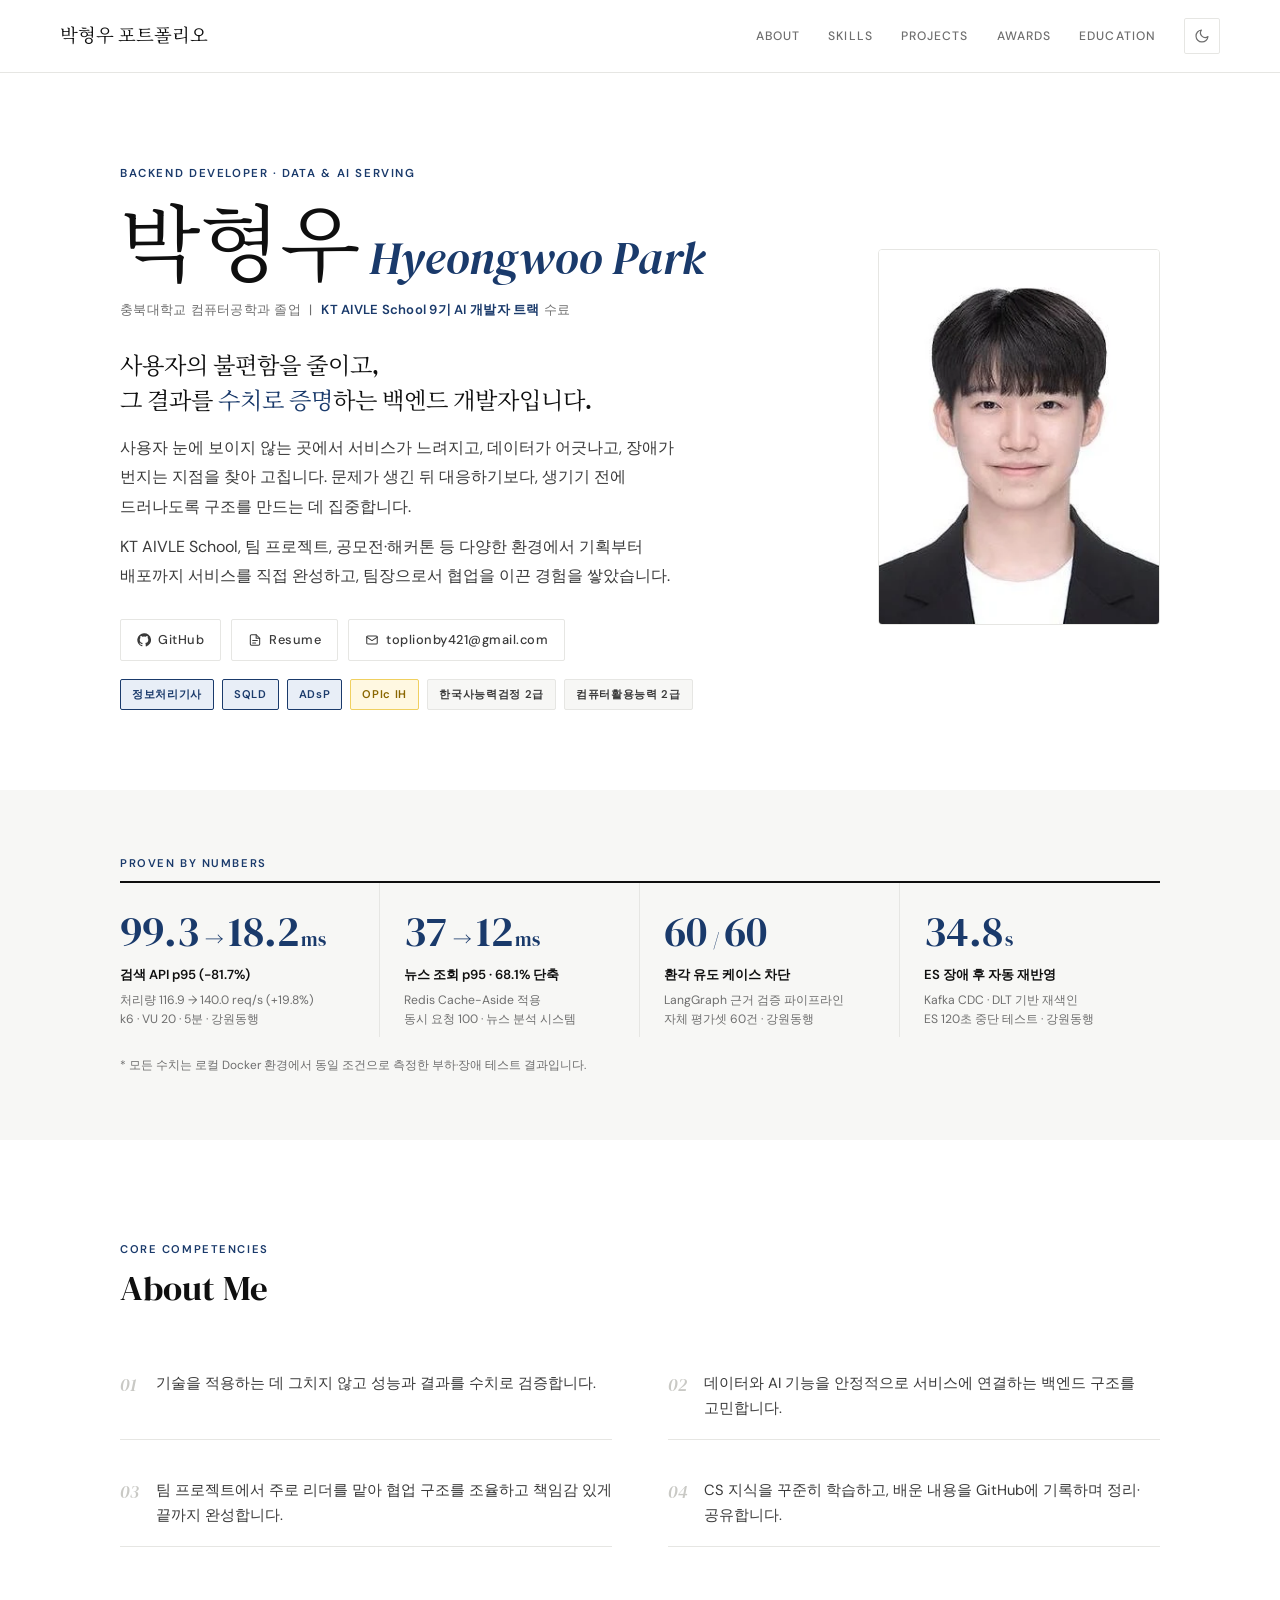
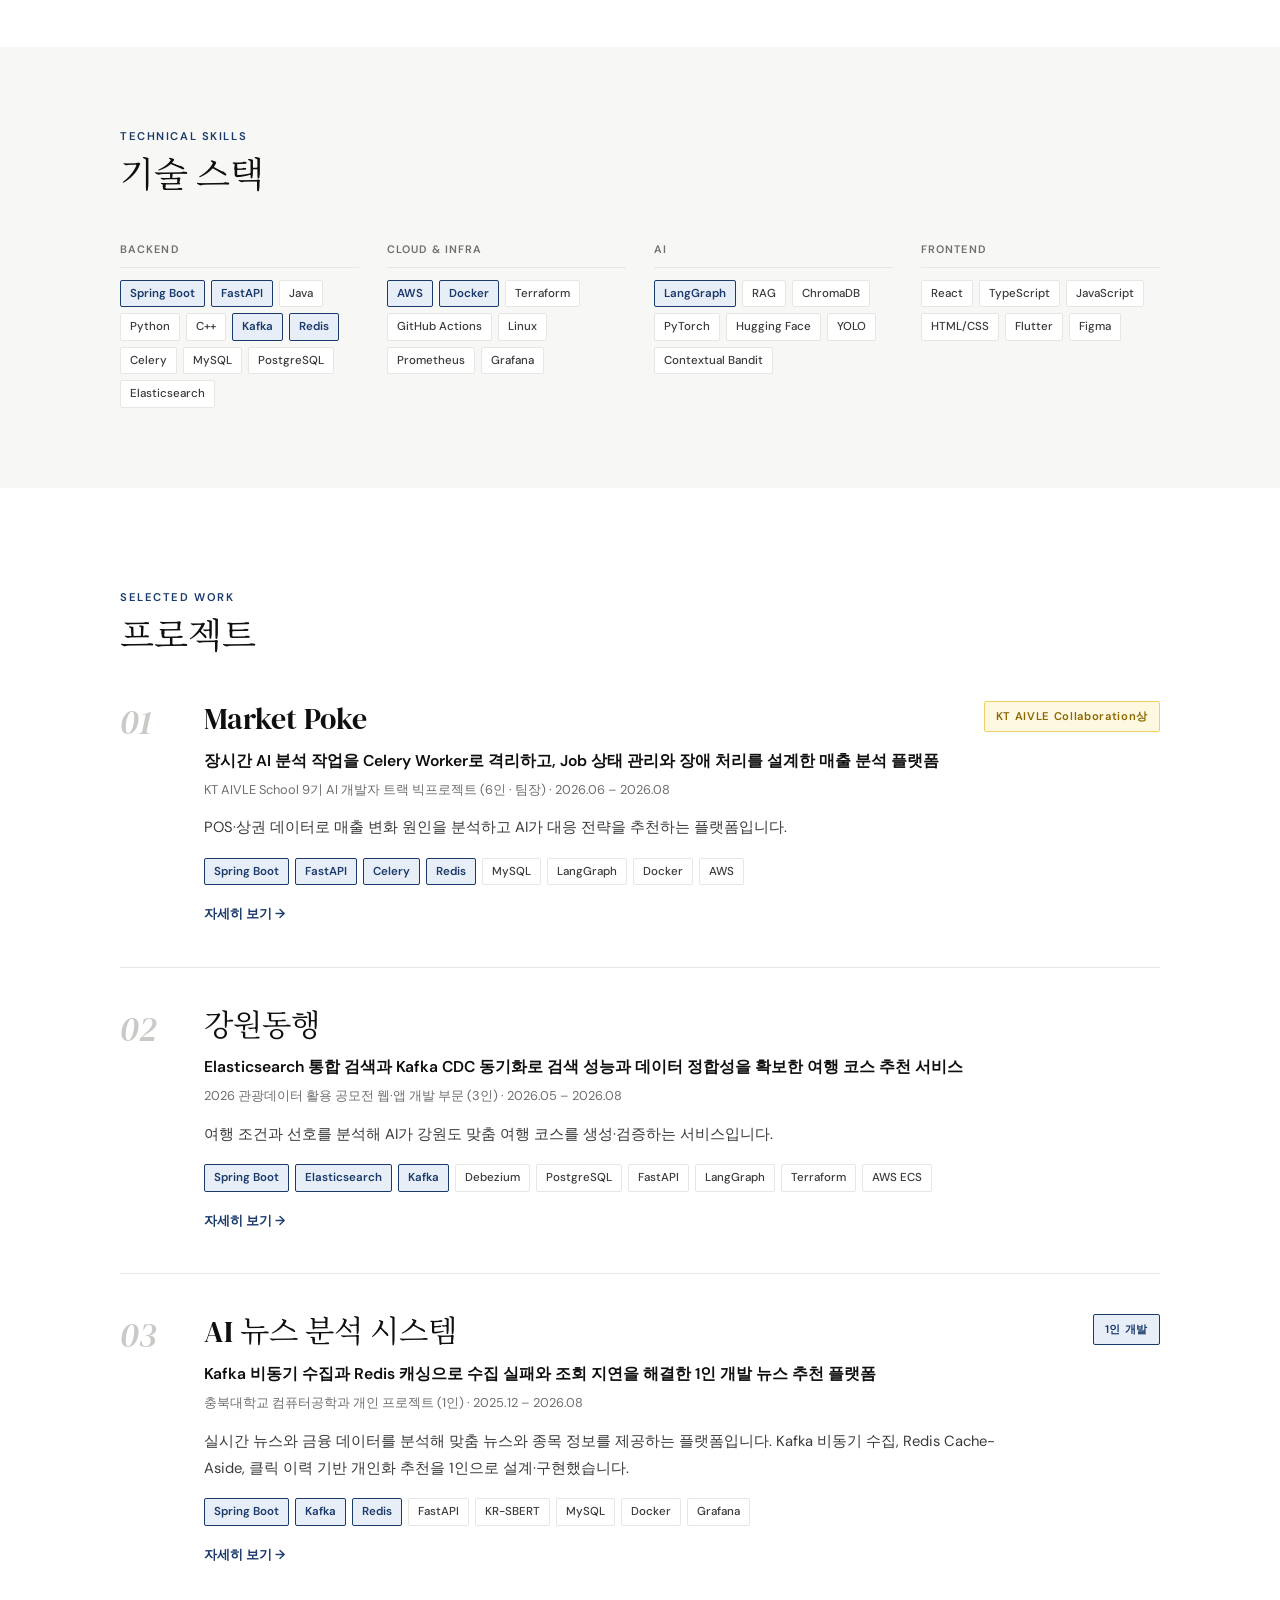
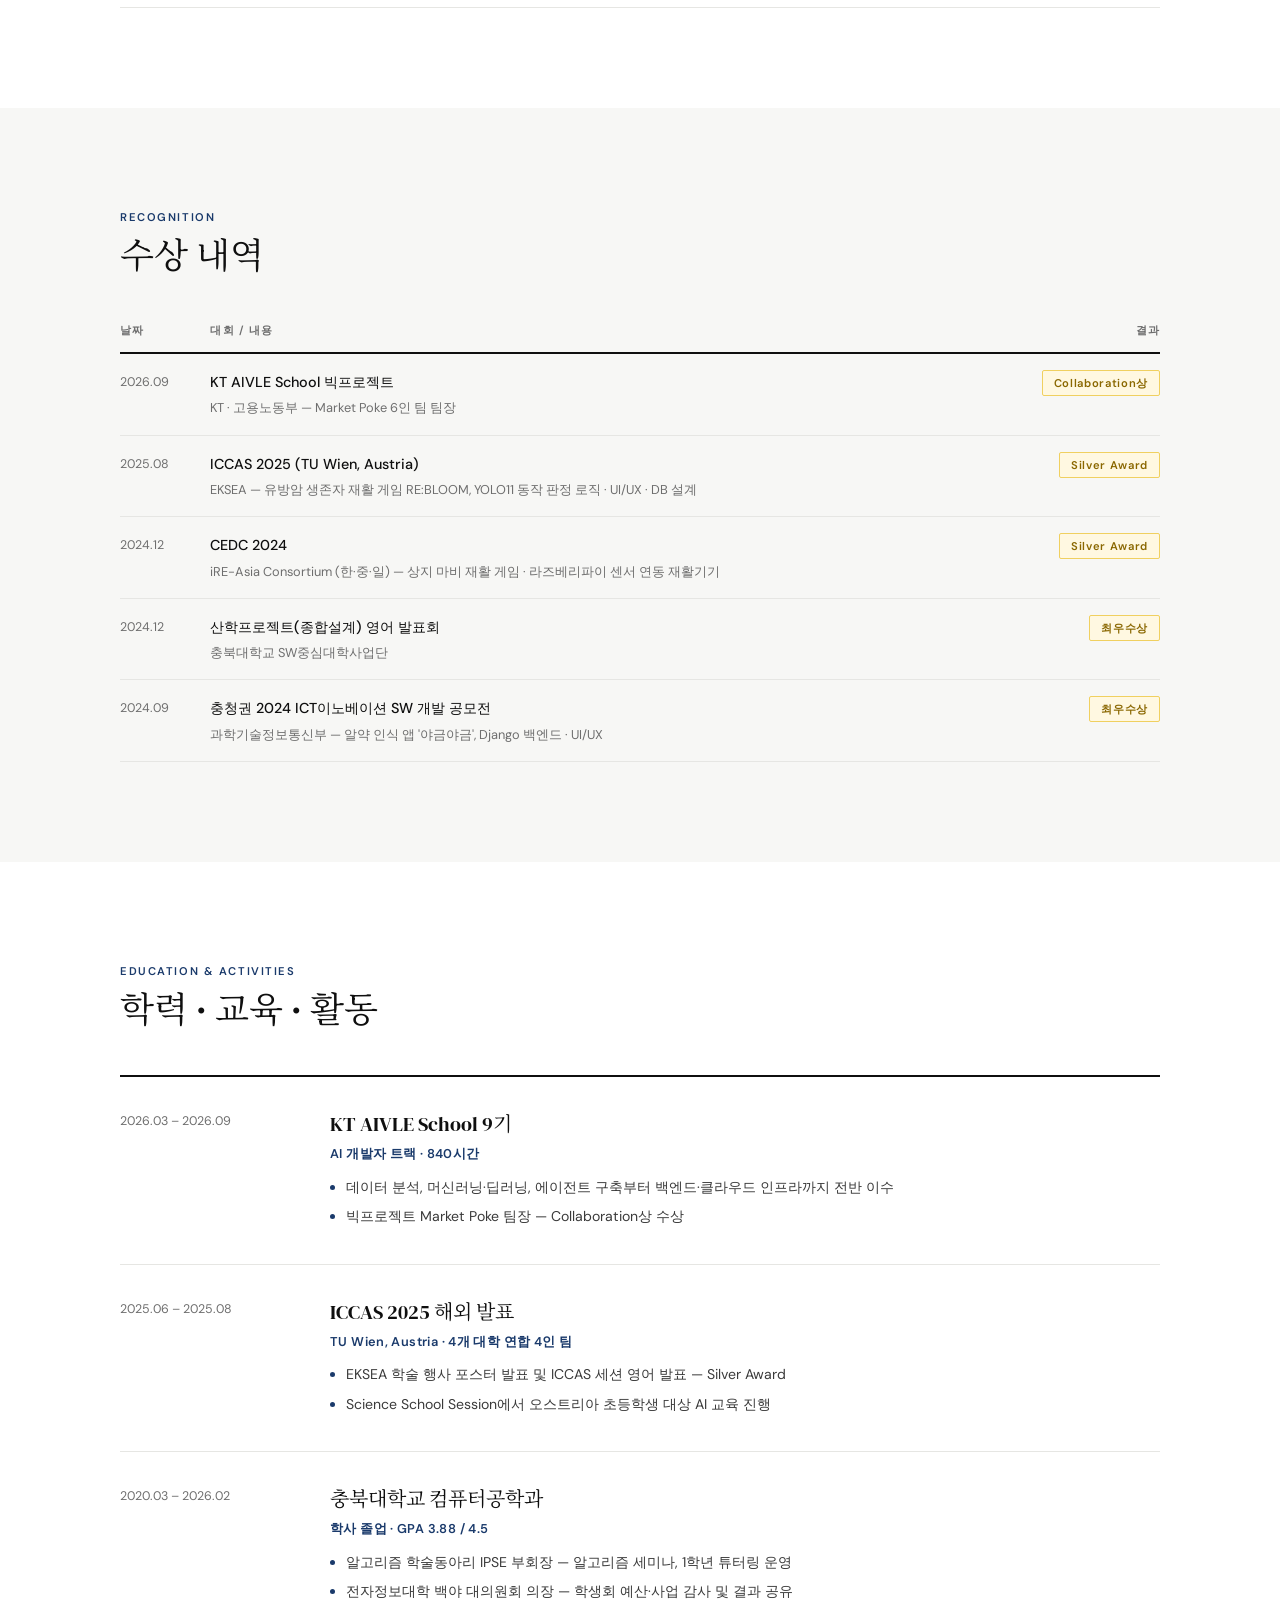
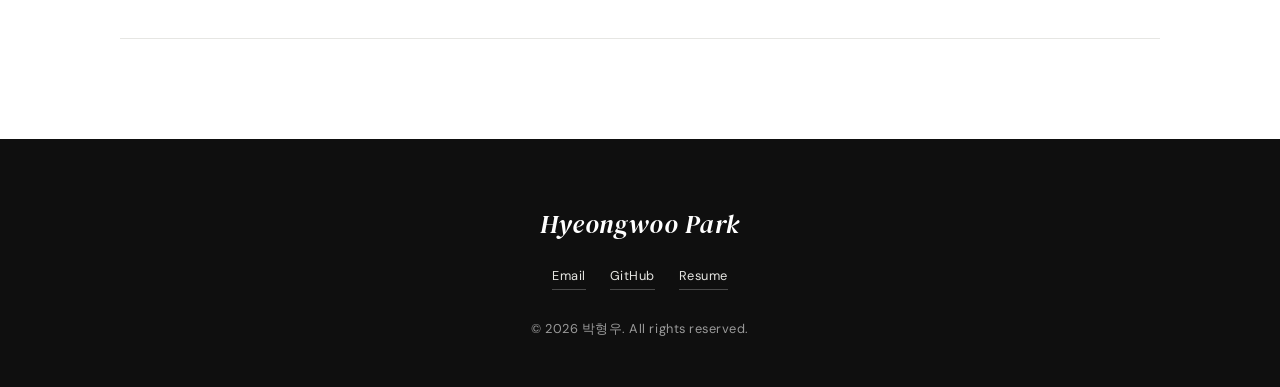
==== index.html @ 0d308678 "feat: update portfoilo" ====
<!DOCTYPE html>
<html lang="ko">
<head>
  <meta charset="UTF-8">
  <meta name="viewport" content="width=device-width, initial-scale=1.0">
  <title>박형우 | Backend Developer Portfolio</title>
  <meta name="description" content="사용자의 불편함을 줄이고, 그 결과를 수치로 증명하는 백엔드 개발자 박형우의 포트폴리오">
  <meta property="og:type" content="website">
  <meta property="og:title" content="박형우 | Backend Developer">
  <meta property="og:description" content="사용자의 불편함을 줄이고, 그 결과를 수치로 증명하는 백엔드 개발자">
  <meta property="og:url" content="https://bakhyoungwoo.github.io/">
  <meta property="og:image" content="https://bakhyoungwoo.github.io/assets/projects/marketpoke-arch.webp">
  <script>
    document.documentElement.classList.add('js');
    try {
      var t = localStorage.getItem('theme');
      if (t === 'dark' || (!t && matchMedia('(prefers-color-scheme: dark)').matches)) document.documentElement.classList.add('dark');
    } catch (e) {}
  </script>
  <link rel="preconnect" href="https://fonts.googleapis.com">
  <link rel="preconnect" href="https://fonts.gstatic.com" crossorigin>
  <link href="https://fonts.googleapis.com/css2?family=DM+Serif+Display:ital@0;1&family=DM+Sans:opsz,wght@9..40,400;9..40,500;9..40,600&family=Noto+Serif+KR:wght@400;600&display=swap" rel="stylesheet">
  <link rel="stylesheet" href="css/style.css?v=7">
</head>
<body>

<!-- ================= NAV ================= -->
<nav>
  <a href="#hero" class="nav-logo">박형우 포트폴리오</a>
  <div class="nav-right">
    <ul class="nav-links">
      <li><a href="#about">About</a></li>
      <li><a href="#skills">Skills</a></li>
      <li><a href="#projects">Projects</a></li>
      <li><a href="#awards">Awards</a></li>
      <li><a href="#education">Education</a></li>
    </ul>
    <button class="icon-btn" id="themeToggle" aria-label="다크 모드 전환">
      <svg class="icon-moon" viewBox="0 0 24 24" fill="none" stroke="currentColor" stroke-width="1.8" stroke-linecap="round" stroke-linejoin="round"><path d="M21 12.8A9 9 0 1 1 11.2 3a7 7 0 0 0 9.8 9.8z"/></svg>
      <svg class="icon-sun" viewBox="0 0 24 24" fill="none" stroke="currentColor" stroke-width="1.8" stroke-linecap="round"><circle cx="12" cy="12" r="4"/><path d="M12 2v2M12 20v2M4.9 4.9l1.4 1.4M17.7 17.7l1.4 1.4M2 12h2M20 12h2M4.9 19.1l1.4-1.4M17.7 6.3l1.4-1.4"/></svg>
    </button>
    <button class="icon-btn hamburger" id="hamburger" aria-label="메뉴 열기" aria-expanded="false">
      <svg viewBox="0 0 24 24" fill="none" stroke="currentColor" stroke-width="1.8" stroke-linecap="round"><path d="M4 7h16M4 12h16M4 17h16"/></svg>
    </button>
  </div>
</nav>
<div class="mobile-menu" id="mobileMenu">
  <a href="#about">About</a>
  <a href="#skills">Skills</a>
  <a href="#projects">Projects</a>
  <a href="#awards">Awards</a>
  <a href="#education">Education</a>
</div>

<main>
<!-- ================= HERO ================= -->
<section id="hero" class="page-section">
  <div class="hero-inner">
    <div class="hero-text">
      <p class="hero-eyebrow">Backend Developer · Data &amp; AI Serving</p>
      <h1 class="hero-name">박형우<span>Hyeongwoo Park</span></h1>
      <p class="hero-school">충북대학교 컴퓨터공학과 졸업 &nbsp;|&nbsp; <strong>KT AIVLE School 9기 AI 개발자 트랙</strong> 수료</p>

      <p class="hero-lead">사용자의 불편함을 줄이고,<br>그 결과를 <em>수치로 증명</em>하는 백엔드 개발자입니다.</p>
      <p class="hero-desc">사용자 눈에 보이지 않는 곳에서 서비스가 느려지고, 데이터가 어긋나고, 장애가 번지는 지점을 찾아 고칩니다. 문제가 생긴 뒤 대응하기보다, 생기기 전에 드러나도록 구조를 만드는 데 집중합니다.</p>
      <p class="hero-desc">KT AIVLE School, 팀 프로젝트, 공모전·해커톤 등 다양한 환경에서 기획부터 배포까지 서비스를 직접 완성하고, 팀장으로서 협업을 이끈 경험을 쌓았습니다.</p>

      <div class="hero-links">
        <a href="https://github.com/Bakhyoungwoo" target="_blank" rel="noopener">
          <svg viewBox="0 0 24 24" fill="currentColor"><path d="M12 .5a11.5 11.5 0 0 0-3.64 22.41c.58.1.79-.25.79-.56v-2c-3.2.7-3.88-1.37-3.88-1.37-.52-1.33-1.28-1.69-1.28-1.69-1.05-.72.08-.7.08-.7 1.16.08 1.77 1.19 1.77 1.19 1.03 1.77 2.7 1.26 3.36.96.1-.75.4-1.26.73-1.55-2.55-.29-5.24-1.28-5.24-5.68 0-1.26.45-2.28 1.19-3.09-.12-.29-.52-1.46.11-3.05 0 0 .97-.31 3.17 1.18a11 11 0 0 1 5.77 0c2.2-1.49 3.17-1.18 3.17-1.18.63 1.59.23 2.76.11 3.05.74.81 1.19 1.83 1.19 3.09 0 4.41-2.69 5.38-5.26 5.67.41.36.78 1.06.78 2.14v3.17c0 .31.21.67.8.56A11.5 11.5 0 0 0 12 .5z"/></svg>
          GitHub
        </a>
        <a href="https://app.notion.com/p/3dfab5738008832d9f6f01d55025a136" target="_blank" rel="noopener">
          <svg viewBox="0 0 24 24" fill="none" stroke="currentColor" stroke-width="1.8" stroke-linecap="round" stroke-linejoin="round"><path d="M14 3H6a2 2 0 0 0-2 2v14a2 2 0 0 0 2 2h12a2 2 0 0 0 2-2V9z"/><path d="M14 3v6h6M8 13h8M8 17h5"/></svg>
          Resume
        </a>
        <a href="mailto:toplionby421@gmail.com">
          <svg viewBox="0 0 24 24" fill="none" stroke="currentColor" stroke-width="1.8" stroke-linecap="round" stroke-linejoin="round"><rect x="3" y="5" width="18" height="14" rx="2"/><path d="m3 7 9 6 9-6"/></svg>
          toplionby421@gmail.com
        </a>
      </div>

      <div class="cert-row">
        <span class="badge accent">정보처리기사</span>
        <span class="badge accent">SQLD</span>
        <span class="badge accent">ADsP</span>
        <span class="badge gold">OPIc IH</span>
        <span class="badge">한국사능력검정 2급</span>
        <span class="badge">컴퓨터활용능력 2급</span>
      </div>
    </div>
    <div class="hero-photo">
      <img src="assets/profile.webp" alt="박형우 프로필 사진">
    </div>
  </div>
</section>

<!-- ================= METRICS ================= -->
<div class="band">
  <div class="page-section" style="padding-top:64px;padding-bottom:64px">
    <p class="section-label">Proven by Numbers</p>
    <div class="metrics reveal">
      <div class="metric">
        <div class="metric-num">99.3<small> → </small>18.2<small>ms</small></div>
        <div class="metric-label">검색 API p95 (-81.7%)</div>
        <div class="metric-detail">처리량 116.9 → 140.0 req/s (+19.8%)<br>k6 · VU 20 · 5분 · 강원동행</div>
      </div>
      <div class="metric">
        <div class="metric-num">37<small> → </small>12<small>ms</small></div>
        <div class="metric-label">뉴스 조회 p95 · 68.1% 단축</div>
        <div class="metric-detail">Redis Cache-Aside 적용<br>동시 요청 100 · 뉴스 분석 시스템</div>
      </div>
      <div class="metric">
        <div class="metric-num">60<small> / </small>60</div>
        <div class="metric-label">환각 유도 케이스 차단</div>
        <div class="metric-detail">LangGraph 근거 검증 파이프라인<br>자체 평가셋 60건 · 강원동행</div>
      </div>
      <div class="metric">
        <div class="metric-num">34.8<small>s</small></div>
        <div class="metric-label">ES 장애 후 자동 재반영</div>
        <div class="metric-detail">Kafka CDC · DLT 기반 재색인<br>ES 120초 중단 테스트 · 강원동행</div>
      </div>
    </div>
    <p style="font-size:.74rem;color:var(--gray-mid);margin-top:18px">* 모든 수치는 로컬 Docker 환경에서 동일 조건으로 측정한 부하·장애 테스트 결과입니다.</p>
  </div>
</div>

<!-- ================= ABOUT ================= -->
<section id="about" class="page-section">
  <p class="section-label">Core Competencies</p>
  <h2 class="section-title">About Me</h2>
  <ul class="about-grid reveal">
    <li><span>01</span>기술을 적용하는 데 그치지 않고 성능과 결과를 수치로 검증합니다.</li>
    <li><span>02</span>데이터와 AI 기능을 안정적으로 서비스에 연결하는 백엔드 구조를 고민합니다.</li>
    <li><span>03</span>팀 프로젝트에서 주로 리더를 맡아 협업 구조를 조율하고 책임감 있게 끝까지 완성합니다.</li>
    <li><span>04</span>CS 지식을 꾸준히 학습하고, 배운 내용을 GitHub에 기록하며 정리·공유합니다.</li>
  </ul>
</section>

<!-- ================= SKILLS ================= -->
<section id="skills" class="band">
  <div class="page-section" style="padding-top:80px;padding-bottom:80px">
    <p class="section-label">Technical Skills</p>
    <h2 class="section-title">기술 스택</h2>
    <div class="skills-grid reveal">
      <div class="skill-group">
        <h3>Backend</h3>
        <div class="tags">
          <span class="tag hl">Spring Boot</span><span class="tag hl">FastAPI</span><span class="tag">Java</span><span class="tag">Python</span><span class="tag">C++</span><span class="tag hl">Kafka</span><span class="tag hl">Redis</span><span class="tag">Celery</span><span class="tag">MySQL</span><span class="tag">PostgreSQL</span><span class="tag">Elasticsearch</span>
        </div>
      </div>
      <div class="skill-group">
        <h3>Cloud &amp; Infra</h3>
        <div class="tags">
          <span class="tag hl">AWS</span><span class="tag hl">Docker</span><span class="tag">Terraform</span><span class="tag">GitHub Actions</span><span class="tag">Linux</span><span class="tag">Prometheus</span><span class="tag">Grafana</span>
        </div>
      </div>
      <div class="skill-group">
        <h3>AI</h3>
        <div class="tags">
          <span class="tag hl">LangGraph</span><span class="tag">RAG</span><span class="tag">ChromaDB</span><span class="tag">PyTorch</span><span class="tag">Hugging Face</span><span class="tag">YOLO</span><span class="tag">Contextual Bandit</span>
        </div>
      </div>
      <div class="skill-group">
        <h3>Frontend</h3>
        <div class="tags">
          <span class="tag">React</span><span class="tag">TypeScript</span><span class="tag">JavaScript</span><span class="tag">HTML/CSS</span><span class="tag">Flutter</span><span class="tag">Figma</span>
        </div>
      </div>
    </div>
  </div>
</section>

<!-- ================= PROJECTS ================= -->
<section id="projects" class="page-section">
  <p class="section-label">Selected Work</p>
  <h2 class="section-title">프로젝트</h2>

  <!-- ---------- 01 Market Poke ---------- -->
  <article class="project reveal">
    <div class="project-number">01</div>
    <div>
      <div class="project-top">
        <h3 class="project-name"><a href="marketpoke.html">Market Poke</a></h3>
        <span class="badge gold">KT AIVLE Collaboration상</span>
      </div>
      <p class="project-lead">장시간 AI 분석 작업을 Celery Worker로 격리하고, Job 상태 관리와 장애 처리를 설계한 매출 분석 플랫폼</p>
      <p class="project-period">KT AIVLE School 9기 AI 개발자 트랙 빅프로젝트 (6인 · 팀장) · 2026.06 – 2026.08</p>
      <p class="project-desc">POS·상권 데이터로 매출 변화 원인을 분석하고 AI가 대응 전략을 추천하는 플랫폼입니다.</p>
      <div class="project-stack tags compact">
        <span class="tag hl">Spring Boot</span><span class="tag hl">FastAPI</span><span class="tag hl">Celery</span><span class="tag hl">Redis</span><span class="tag">MySQL</span><span class="tag">LangGraph</span><span class="tag">Docker</span><span class="tag">AWS</span>
      </div>
      <a class="project-more" href="marketpoke.html">자세히 보기 →</a>
    </div>
  </article>

  <!-- ---------- 02 강원동행 ---------- -->
  <article class="project reveal">
    <div class="project-number">02</div>
    <div>
      <div class="project-top">
        <h3 class="project-name"><a href="gangwon.html">강원동행</a></h3>
        
      </div>
      <p class="project-lead">Elasticsearch 통합 검색과 Kafka CDC 동기화로 검색 성능과 데이터 정합성을 확보한 여행 코스 추천 서비스</p>
      <p class="project-period">2026 관광데이터 활용 공모전 웹·앱 개발 부문 (3인) · 2026.05 – 2026.08</p>
      <p class="project-desc">여행 조건과 선호를 분석해 AI가 강원도 맞춤 여행 코스를 생성·검증하는 서비스입니다.</p>
      <div class="project-stack tags compact">
        <span class="tag hl">Spring Boot</span><span class="tag hl">Elasticsearch</span><span class="tag hl">Kafka</span><span class="tag">Debezium</span><span class="tag">PostgreSQL</span><span class="tag">FastAPI</span><span class="tag">LangGraph</span><span class="tag">Terraform</span><span class="tag">AWS ECS</span>
      </div>
      <a class="project-more" href="gangwon.html">자세히 보기 →</a>
    </div>
  </article>

  <!-- ---------- 03 뉴스 분석 ---------- -->
  <article class="project reveal">
    <div class="project-number">03</div>
    <div>
      <div class="project-top">
        <h3 class="project-name"><a href="news.html">AI 뉴스 분석 시스템</a></h3>
        <span class="badge accent">1인 개발</span>
      </div>
      <p class="project-lead">Kafka 비동기 수집과 Redis 캐싱으로 수집 실패와 조회 지연을 해결한 1인 개발 뉴스 추천 플랫폼</p>
      <p class="project-period">충북대학교 컴퓨터공학과 개인 프로젝트 (1인) · 2025.12 – 2026.08</p>
      <p class="project-desc">실시간 뉴스와 금융 데이터를 분석해 맞춤 뉴스와 종목 정보를 제공하는 플랫폼입니다. Kafka 비동기 수집, Redis Cache-Aside, 클릭 이력 기반 개인화 추천을 1인으로 설계·구현했습니다.</p>
      <div class="project-stack tags compact">
        <span class="tag hl">Spring Boot</span><span class="tag hl">Kafka</span><span class="tag hl">Redis</span><span class="tag">FastAPI</span><span class="tag">KR-SBERT</span><span class="tag">MySQL</span><span class="tag">Docker</span><span class="tag">Grafana</span>
      </div>
      <a class="project-more" href="news.html">자세히 보기 →</a>
    </div>
  </article>
</section>

<!-- ================= AWARDS ================= -->
<section id="awards" class="band">
  <div class="page-section">
    <p class="section-label">Recognition</p>
    <h2 class="section-title">수상 내역</h2>
    <table class="awards-table reveal">
      <thead><tr><th>날짜</th><th>대회 / 내용</th><th>결과</th></tr></thead>
      <tbody>
        <tr>
          <td>2026.09</td>
          <td><div class="award-title">KT AIVLE School 빅프로젝트</div><div class="award-desc">KT · 고용노동부 — Market Poke 6인 팀 팀장</div></td>
          <td><span class="badge gold">Collaboration상</span></td>
        </tr>
        <tr>
          <td>2025.08</td>
          <td><div class="award-title">ICCAS 2025 (TU Wien, Austria)</div><div class="award-desc">EKSEA — 유방암 생존자 재활 게임 RE:BLOOM, YOLO11 동작 판정 로직 · UI/UX · DB 설계</div></td>
          <td><span class="badge gold">Silver Award</span></td>
        </tr>
        <tr>
          <td>2024.12</td>
          <td><div class="award-title">CEDC 2024</div><div class="award-desc">iRE-Asia Consortium (한·중·일) — 상지 마비 재활 게임 · 라즈베리파이 센서 연동 재활기기</div></td>
          <td><span class="badge gold">Silver Award</span></td>
        </tr>
        <tr>
          <td>2024.12</td>
          <td><div class="award-title">산학프로젝트(종합설계) 영어 발표회</div><div class="award-desc">충북대학교 SW중심대학사업단</div></td>
          <td><span class="badge gold">최우수상</span></td>
        </tr>
        <tr>
          <td>2024.09</td>
          <td><div class="award-title">충청권 2024 ICT이노베이션 SW 개발 공모전</div><div class="award-desc">과학기술정보통신부 — 알약 인식 앱 '야금야금', Django 백엔드 · UI/UX</div></td>
          <td><span class="badge gold">최우수상</span></td>
        </tr>
      </tbody>
    </table>
  </div>
</section>

<!-- ================= EDUCATION ================= -->
<section id="education" class="page-section">
  <p class="section-label">Education &amp; Activities</p>
  <h2 class="section-title">학력 · 교육 · 활동</h2>
  <div class="reveal">
    <div class="exp-item">
      <div class="exp-period">2026.03 – 2026.09</div>
      <div>
        <h3 class="exp-role">KT AIVLE School 9기</h3>
        <div class="exp-org">AI 개발자 트랙 · 840시간</div>
        <ul class="exp-desc">
          <li>데이터 분석, 머신러닝·딥러닝, 에이전트 구축부터 백엔드·클라우드 인프라까지 전반 이수</li>
          <li>빅프로젝트 Market Poke 팀장 — Collaboration상 수상</li>
        </ul>
      </div>
    </div>
    <div class="exp-item">
      <div class="exp-period">2025.06 – 2025.08</div>
      <div>
        <h3 class="exp-role">ICCAS 2025 해외 발표</h3>
        <div class="exp-org">TU Wien, Austria · 4개 대학 연합 4인 팀</div>
        <ul class="exp-desc">
          <li>EKSEA 학술 행사 포스터 발표 및 ICCAS 세션 영어 발표 — Silver Award</li>
          <li>Science School Session에서 오스트리아 초등학생 대상 AI 교육 진행</li>
        </ul>
      </div>
    </div>
    <div class="exp-item">
      <div class="exp-period">2020.03 – 2026.02</div>
      <div>
        <h3 class="exp-role">충북대학교 컴퓨터공학과</h3>
        <div class="exp-org">학사 졸업 · GPA 3.88 / 4.5</div>
        <ul class="exp-desc">
          <li>알고리즘 학술동아리 IPSE 부회장 — 알고리즘 세미나, 1학년 튜터링 운영</li>
          <li>전자정보대학 백야 대의원회 의장 — 학생회 예산·사업 감사 및 결과 공유</li>
        </ul>
      </div>
    </div>
  </div>
</section>
</main>

<!-- ================= FOOTER ================= -->
<footer>
  <div class="footer-name">Hyeongwoo Park</div>
  <div class="footer-links">
    <a href="mailto:toplionby421@gmail.com">Email</a>
    <a href="https://github.com/Bakhyoungwoo" target="_blank" rel="noopener">GitHub</a>
    <a href="https://app.notion.com/p/3dfab5738008832d9f6f01d55025a136" target="_blank" rel="noopener">Resume</a>
  </div>
  <p>© 2026 박형우. All rights reserved.</p>
</footer>

<script src="js/main.js?v=7"></script>
</body>
</html>
---- css/style.css ----
:root {
  --black: #0f0f0f;
  --gray-dark: #3a3a3a;
  --gray-mid: #6e6e6e;
  --gray-line: #e6e6e3;
  --gray-soft: #c9c9c5;
  --gray-bg: #f7f7f5;
  --accent: #1a3a6b;
  --accent-light: #e8eef7;
  --gold: #8a6700;
  --gold-bg: #fff8e1;
  --gold-border: #f0d060;
  --white: #ffffff;
  --nav-bg: rgba(255, 255, 255, 0.92);
  --font-display: 'DM Serif Display', 'Noto Serif KR', serif;
  --font-body: 'DM Sans', 'Pretendard', 'Apple SD Gothic Neo', 'Malgun Gothic', sans-serif;
}
html.dark {
  --black: #efefef;
  --gray-dark: #c4c4c4;
  --gray-mid: #9a9a9a;
  --gray-line: #2c2c2c;
  --gray-soft: #4a4a4a;
  --gray-bg: #1a1a1a;
  --accent: #7aabf0;
  --accent-light: #152030;
  --gold: #f0c040;
  --gold-bg: #221a00;
  --gold-border: #4a3800;
  --white: #111111;
  --nav-bg: rgba(17, 17, 17, 0.92);
}

* { margin: 0; padding: 0; box-sizing: border-box; }
html { scroll-behavior: smooth; scroll-padding-top: 72px; }
body {
  font-family: var(--font-body);
  background: var(--white);
  color: var(--black);
  font-size: 15px;
  line-height: 1.7;
  -webkit-font-smoothing: antialiased;
  word-break: keep-all;
  transition: background .3s, color .3s;
}
a { color: inherit; }
img { max-width: 100%; display: block; }

/* ---------- NAV ---------- */
nav {
  position: fixed; inset: 0 0 auto 0;
  display: flex; justify-content: space-between; align-items: center;
  padding: 18px 60px;
  background: var(--nav-bg);
  backdrop-filter: blur(14px);
  border-bottom: 1px solid var(--gray-line);
  z-index: 100;
  transition: background .3s, border-color .3s;
}
.nav-logo { font-family: var(--font-display); font-size: 1.15rem; text-decoration: none; }
.nav-right { display: flex; align-items: center; gap: 28px; }
.nav-links { display: flex; gap: 28px; list-style: none; }
.nav-links a {
  font-size: .76rem; font-weight: 500; letter-spacing: .09em; text-transform: uppercase;
  color: var(--gray-mid); text-decoration: none; transition: color .2s;
}
.nav-links a:hover, .nav-links a.active { color: var(--black); }
.icon-btn {
  display: inline-flex; align-items: center; justify-content: center;
  width: 36px; height: 36px;
  background: none; border: 1px solid var(--gray-line); border-radius: 2px;
  color: var(--gray-mid); cursor: pointer; transition: .2s;
}
.icon-btn:hover { border-color: var(--accent); color: var(--accent); }
.icon-btn svg { width: 16px; height: 16px; }
.icon-sun { display: none; }
html.dark .icon-sun { display: block; }
html.dark .icon-moon { display: none; }
.hamburger { display: none; }
.mobile-menu {
  display: none; position: fixed; top: 61px; left: 0; right: 0;
  background: var(--nav-bg); backdrop-filter: blur(14px);
  border-bottom: 1px solid var(--gray-line);
  flex-direction: column; z-index: 99;
}
.mobile-menu.open { display: flex; }
.mobile-menu a {
  font-size: .8rem; font-weight: 500; letter-spacing: .09em; text-transform: uppercase;
  color: var(--gray-mid); text-decoration: none; padding: 16px 24px;
  border-bottom: 1px solid var(--gray-line);
}
.mobile-menu a:last-child { border-bottom: none; }

/* ---------- LAYOUT ---------- */
.page-section { padding: 100px 80px; max-width: 1200px; margin: 0 auto; }
.band { background: var(--gray-bg); transition: background .3s; }
.section-label {
  font-size: .7rem; font-weight: 600; letter-spacing: .14em; text-transform: uppercase;
  color: var(--accent); margin-bottom: 8px;
}
.section-title { font-family: var(--font-display); font-size: 2.2rem; font-weight: 400; line-height: 1.2; margin-bottom: 44px; }

/* ---------- HERO ---------- */
#hero { padding-top: 164px; padding-bottom: 80px; }
.hero-inner { display: flex; align-items: center; justify-content: space-between; gap: clamp(24px, 4vw, 80px); }
.hero-text { flex: 1; min-width: 0; }
.hero-eyebrow { font-size: .72rem; font-weight: 600; letter-spacing: .14em; text-transform: uppercase; color: var(--accent); margin-bottom: 18px; }
.hero-name { font-family: var(--font-display); font-weight: 400; font-size: clamp(3rem, 7vw, 5.2rem); line-height: 1.05; margin-bottom: 10px; }
.hero-name span { font-style: italic; color: var(--accent); font-size: .55em; margin-left: .2em; }
.hero-school { font-size: .82rem; color: var(--gray-mid); letter-spacing: .02em; }
.hero-school strong { color: var(--accent); font-weight: 600; }
.hero-lead { font-family: var(--font-display); font-size: 1.45rem; line-height: 1.5; margin-top: 28px; max-width: 620px; }
.hero-lead em { font-style: normal; color: var(--accent); }
.hero-desc { font-size: 1rem; color: var(--gray-dark); max-width: 560px; line-height: 1.85; margin-top: 14px; }
.hero-desc + .hero-desc { margin-top: 10px; }
.hero-links { display: flex; gap: 10px; flex-wrap: wrap; margin-top: 28px; }
.hero-links a {
  display: inline-flex; align-items: center; gap: 7px;
  font-size: .8rem; font-weight: 500; letter-spacing: .04em;
  color: var(--gray-dark); text-decoration: none;
  border: 1px solid var(--gray-line); padding: 9px 16px; border-radius: 2px; transition: .2s;
}
.hero-links a svg { width: 14px; height: 14px; }
.hero-links a:hover { border-color: var(--accent); color: var(--accent); background: var(--accent-light); }
.cert-row { display: flex; flex-wrap: wrap; gap: 8px; margin-top: 18px; }
.hero-photo { flex-shrink: 0; width: clamp(180px, 22vw, 300px); aspect-ratio: 3 / 4; }
.hero-photo img {
  width: 100%; height: 100%; object-fit: cover; border-radius: 4px;
  border: 1px solid var(--gray-line); filter: grayscale(15%); transition: filter .3s;
}
.hero-photo img:hover { filter: grayscale(0); }

/* ---------- BADGES / TAGS ---------- */
.badge {
  font-size: .7rem; font-weight: 600; letter-spacing: .06em;
  background: var(--gray-bg); color: var(--gray-dark);
  padding: 5px 11px; border-radius: 2px; border: 1px solid var(--gray-line);
}
.badge.accent { background: var(--accent-light); color: var(--accent); border-color: var(--accent); }
.badge.gold { background: var(--gold-bg); color: var(--gold); border-color: var(--gold-border); }
.tag {
  font-size: .72rem; font-weight: 500; padding: 3px 9px; border-radius: 2px;
  background: var(--white); color: var(--gray-dark); border: 1px solid var(--gray-line);
}
.tag.hl { background: var(--accent-light); color: var(--accent); border-color: var(--accent); font-weight: 600; }
.tags { display: flex; flex-wrap: wrap; gap: 6px; }

/* ---------- METRICS ---------- */
.metrics { display: grid; grid-template-columns: repeat(4, 1fr); border-top: 2px solid var(--black); }
.metric { padding: 28px 24px 8px 0; border-right: 1px solid var(--gray-line); padding-left: 24px; }
.metric:first-child { padding-left: 0; }
.metric:last-child { border-right: none; }
.metric-num { font-family: var(--font-display); font-size: 2.6rem; line-height: 1; color: var(--accent); }
.metric-num small { font-size: .45em; margin-left: 2px; }
.metric-label { font-size: .82rem; font-weight: 600; margin-top: 12px; }
.metric-detail { font-size: .76rem; color: var(--gray-mid); margin-top: 4px; line-height: 1.6; }

/* ---------- ABOUT ---------- */
.about-grid { display: grid; grid-template-columns: 1fr 1fr; gap: 20px 56px; list-style: none; }
.about-grid li { padding: 18px 0; border-bottom: 1px solid var(--gray-line); display: grid; grid-template-columns: 36px 1fr; color: var(--gray-dark); font-size: .92rem; }
.about-grid li span { font-family: var(--font-display); font-style: italic; color: var(--gray-soft); font-size: 1.1rem; }

/* ---------- SKILLS ---------- */
.skills-grid { display: grid; grid-template-columns: repeat(4, 1fr); gap: 28px; }
.skill-group h3 {
  font-size: .68rem; font-weight: 600; letter-spacing: .1em; text-transform: uppercase;
  color: var(--gray-mid); margin-bottom: 12px; padding-bottom: 8px; border-bottom: 1px solid var(--gray-line);
}

/* ---------- PROJECTS ---------- */
.project { display: grid; grid-template-columns: 56px 1fr; gap: 0 28px; padding: 56px 0; border-bottom: 1px solid var(--gray-line); }
.project:first-of-type { padding-top: 0; }
.project-number { font-family: var(--font-display); font-style: italic; font-size: 2.2rem; line-height: 1; color: var(--gray-soft); padding-top: 4px; }
.project-top { display: flex; justify-content: space-between; align-items: flex-start; gap: 12px; flex-wrap: wrap; }
.project-name { font-family: var(--font-display); font-weight: 400; font-size: 1.9rem; line-height: 1.2; }
.project-name small { font-family: var(--font-body); font-size: .9rem; color: var(--gray-mid); margin-left: 6px; }
.project-sub { font-size: .95rem; color: var(--gray-dark); margin-top: 4px; }
.project-meta { display: flex; flex-wrap: wrap; gap: 6px 18px; font-size: .78rem; color: var(--gray-mid); margin-top: 10px; }
.project-meta b { color: var(--accent); font-weight: 600; }
.project-desc { font-size: .92rem; color: var(--gray-dark); line-height: 1.85; margin-top: 18px; max-width: 820px; }
.project-links { display: flex; gap: 16px; margin-top: 14px; }
.project-links a { font-size: .8rem; font-weight: 600; color: var(--accent); text-decoration: none; }
.project-links a:hover { text-decoration: underline; }

.sub-label { font-size: .68rem; font-weight: 600; letter-spacing: .12em; text-transform: uppercase; color: var(--gray-mid); margin: 32px 0 14px; }
.roles { display: flex; flex-wrap: wrap; gap: 6px; }

.contrib { display: grid; grid-template-columns: repeat(auto-fit, minmax(240px, 1fr)); gap: 16px; }
.contrib-item { border: 1px solid var(--gray-line); border-radius: 4px; padding: 20px; background: var(--white); display: flex; flex-direction: column; }
.contrib-item h4 { font-size: .95rem; font-weight: 600; line-height: 1.45; margin-bottom: 8px; }
.contrib-item p { font-size: .84rem; color: var(--gray-dark); line-height: 1.75; flex: 1; }
.contrib-result { margin-top: 14px; padding-top: 12px; border-top: 1px dashed var(--gray-line); font-size: .8rem; color: var(--accent); font-weight: 600; line-height: 1.6; }

.gallery { display: grid; grid-template-columns: 3fr 2fr; gap: 16px; }
.gallery.even { grid-template-columns: 1fr 1fr; }
.gallery figure { border: 1px solid var(--gray-line); border-radius: 4px; overflow: hidden; background: #fff; display: flex; flex-direction: column; }
.gallery a { display: block; flex: 1; display: flex; align-items: center; justify-content: center; padding: 12px; cursor: zoom-in; }
.gallery img { max-height: 380px; width: auto; object-fit: contain; }
.gallery figcaption { font-size: .72rem; color: #6e6e6e; padding: 8px 12px; border-top: 1px solid #eeeeec; background: #fafaf8; }

details.trouble { margin-top: 28px; border-top: 1px solid var(--gray-line); border-bottom: 1px solid var(--gray-line); }
details.trouble + details.trouble { margin-top: 0; border-top: none; }
details.trouble summary {
  list-style: none; cursor: pointer; padding: 18px 0;
  display: flex; justify-content: space-between; align-items: center; gap: 16px;
  font-weight: 600; font-size: .95rem;
}
details.trouble summary::-webkit-details-marker { display: none; }
details.trouble summary .ts-label { font-size: .66rem; letter-spacing: .12em; text-transform: uppercase; color: var(--accent); display: block; margin-bottom: 2px; }
details.trouble summary .chev { width: 18px; height: 18px; color: var(--gray-mid); transition: transform .25s; flex-shrink: 0; }
details.trouble[open] summary .chev { transform: rotate(180deg); }
.ts-body { padding: 0 0 28px; display: grid; gap: 14px; }
.project > div, .ts-row > div, .contrib-item, .gallery figure { min-width: 0; }
.ts-row { display: grid; grid-template-columns: 72px 1fr; gap: 16px; font-size: .88rem; color: var(--gray-dark); line-height: 1.8; }
.ts-row > b { font-size: .72rem; letter-spacing: .08em; text-transform: uppercase; color: var(--gray-mid); padding-top: 3px; }
.ts-row ol, .ts-row ul { padding-left: 18px; }
.ts-row li { margin-bottom: 6px; }
.ts-row li::marker { color: var(--accent); }
.flow {
  font-family: ui-monospace, 'SF Mono', Consolas, monospace; font-size: .78rem;
  background: var(--gray-bg); border: 1px solid var(--gray-line); border-radius: 2px;
  padding: 12px 14px; margin: 8px 0; line-height: 1.9; overflow-x: auto; white-space: nowrap;
}
.flow .old { color: var(--gray-mid); }
.flow .new { color: var(--accent); font-weight: 600; }
.result-box { background: var(--accent-light); border: 1px solid var(--accent); border-radius: 2px; padding: 14px 16px; }
.result-box li { color: var(--black); }

.project-stack { margin-top: 28px; }
.project-stack.compact { margin-top: 16px; }
.project-name a { text-decoration: none; transition: color .2s; }
.project-name a:hover { color: var(--accent); }
.project-period { font-size: .8rem; color: var(--gray-mid); margin-top: 8px; }
.project .project-desc { margin-top: 14px; }
.project-more { display: inline-flex; align-items: center; gap: 6px; margin-top: 18px; font-size: .82rem; font-weight: 600; color: var(--accent); text-decoration: none; }
.project-more:hover { text-decoration: underline; }
#projects .project { padding: 40px 0; }
#projects .project:first-of-type { padding-top: 0; }

/* ---------- DETAIL PAGE ---------- */
.nav-back { display: flex; align-items: center; gap: 10px; text-decoration: none; min-width: 0; }
.nav-back-arrow { color: var(--gray-mid); transition: transform .2s, color .2s; }
.nav-back:hover .nav-back-arrow { transform: translateX(-3px); color: var(--accent); }
.nav-back-text { font-family: var(--font-display); font-size: 1.05rem; white-space: nowrap; }
.nav-back-sub { font-size: .68rem; color: var(--gray-mid); letter-spacing: .06em; text-transform: uppercase; margin-left: 8px; padding-left: 10px; border-left: 1px solid var(--gray-line); white-space: nowrap; overflow: hidden; text-overflow: ellipsis; }
.detail-section { max-width: 1080px; padding: 64px 80px; }
.d-hero { padding-top: 148px; padding-bottom: 56px; }
.d-eyebrow { font-size: .75rem; font-weight: 600; letter-spacing: .12em; text-transform: uppercase; color: var(--accent); margin-bottom: 16px; }
.d-title { font-family: var(--font-display); font-weight: 400; font-size: clamp(2.6rem, 6vw, 4rem); line-height: 1.05; margin-bottom: 14px; }
.d-title small { font-family: var(--font-body); font-size: .3em; color: var(--gray-mid); margin-left: 6px; vertical-align: middle; }
.d-sub { font-size: 1.05rem; color: var(--gray-dark); max-width: 680px; line-height: 1.75; margin-bottom: 18px; }
.d-meta { font-size: .85rem; color: var(--gray-mid); line-height: 1.8; margin-bottom: 24px; }
.d-meta strong { color: var(--gold); font-weight: 600; }
.d-actions { display: flex; gap: 10px; flex-wrap: wrap; }
.d-actions a { font-size: .8rem; font-weight: 500; color: var(--gray-dark); text-decoration: none; border: 1px solid var(--gray-line); padding: 9px 18px; border-radius: 2px; transition: .2s; }
.d-actions a.primary { background: var(--accent); color: var(--white); border-color: var(--accent); }
.d-actions a:hover { border-color: var(--accent); color: var(--accent); }
.d-actions a.primary:hover { opacity: .88; color: var(--white); }
.role-banner { background: var(--accent-light); border: 1px solid var(--accent); border-radius: 4px; padding: 18px 22px; margin-top: 28px; }
.role-banner-label { font-size: .68rem; font-weight: 700; letter-spacing: .1em; color: var(--accent); margin-bottom: 6px; }
.role-banner-text { font-size: .92rem; color: var(--gray-dark); line-height: 1.8; }
.role-banner-text strong { color: var(--black); }
.detail-page main > section { border-top: 1px solid var(--gray-line); }
.band-wrap { background: var(--gray-bg); transition: background .3s; }
.d-section-title { font-family: var(--font-display); font-weight: 400; font-size: 2rem; line-height: 1.2; margin-bottom: 28px; }
.subhead { font-family: var(--font-display); font-weight: 400; font-size: 1.3rem; margin: 40px 0 12px; }
.d-section-title + .subhead { margin-top: 0; }
p.body-text { font-size: .93rem; color: var(--gray-dark); line-height: 1.9; margin-bottom: 14px; }
p.body-text strong { color: var(--black); }
.figure { margin: 22px 0 30px; }
.figure a { display: block; cursor: zoom-in; }
.figure img { width: auto; max-width: 100%; max-height: 640px; margin: 0 auto; border-radius: 6px; border: 1px solid var(--gray-line); background: #fff; }
html.dark .figure img { opacity: .92; }
.figure-caption { font-size: .76rem; color: var(--gray-mid); margin-top: 8px; text-align: center; }
.figure-pair { display: grid; grid-template-columns: 1fr 1fr; gap: 20px; align-items: start; }
.figure-pair .figure { margin: 0; }
.feats { display: grid; grid-template-columns: repeat(auto-fit, minmax(240px, 1fr)); gap: 24px; margin: 8px 0 8px; }
.feat-col h4 { font-size: .72rem; font-weight: 600; letter-spacing: .1em; color: var(--accent); margin-bottom: 10px; padding-bottom: 8px; border-bottom: 1px solid var(--gray-line); }
.feat-col ul { padding-left: 18px; font-size: .9rem; color: var(--gray-dark); line-height: 1.9; }
.feat-col li::marker { color: var(--accent); }
.tech-grid { display: grid; grid-template-columns: repeat(auto-fit, minmax(190px, 1fr)); gap: 20px; margin-top: 8px; }
.tech-group h4 { font-size: .68rem; font-weight: 600; letter-spacing: .1em; text-transform: uppercase; color: var(--gray-mid); margin-bottom: 9px; padding-bottom: 7px; border-bottom: 1px solid var(--gray-line); }
.tech-tags { display: flex; flex-wrap: wrap; gap: 6px; }
.tech-tag { font-size: .74rem; font-weight: 500; padding: 4px 9px; border-radius: 2px; background: var(--gray-bg); color: var(--gray-dark); border: 1px solid var(--gray-line); }
.tech-tag.mine { background: var(--accent-light); color: var(--accent); border-color: var(--accent); font-weight: 600; }
.tech-note { font-size: .74rem; color: var(--gray-mid); margin-top: 14px; display: flex; align-items: center; gap: 8px; }
.flow-steps { display: flex; flex-direction: column; margin: 18px 0; border-top: 1px solid var(--gray-line); }
.flow-step { display: grid; grid-template-columns: 32px 1fr; gap: 0 14px; padding: 12px 0; border-bottom: 1px solid var(--gray-line); }
.flow-num { font-family: var(--font-display); font-style: italic; color: var(--accent); font-size: 1rem; }
.flow-text { font-size: .88rem; color: var(--gray-dark); line-height: 1.7; }
.flow-text strong { color: var(--black); }
.stat-row { display: grid; grid-template-columns: repeat(auto-fit, minmax(170px, 1fr)); gap: 14px; margin: 22px 0 10px; }
.stat-box { background: var(--gray-bg); border: 1px solid var(--gray-line); border-radius: 4px; padding: 16px 18px; }
.band-wrap .stat-box { background: var(--white); }
.stat-num { font-family: var(--font-display); font-size: 1.55rem; color: var(--accent); margin-bottom: 4px; line-height: 1.2; }
.stat-label { font-size: .76rem; color: var(--gray-mid); line-height: 1.55; }
.video-wrap { position: relative; width: 100%; padding-top: 56.25%; border-radius: 6px; overflow: hidden; border: 1px solid var(--gray-line); background: #000; }
.video-wrap iframe { position: absolute; inset: 0; width: 100%; height: 100%; border: 0; }
.trouble-card { background: var(--white); border: 1px solid var(--gray-line); border-radius: 6px; padding: 36px 40px; }
.trouble-card + .trouble-card { margin-top: 24px; }
.trouble-num { font-size: .68rem; font-weight: 600; letter-spacing: .14em; text-transform: uppercase; color: var(--accent); }
.trouble-card .subhead { margin: 6px 0 24px; font-size: 1.45rem; }
.ts-block { display: grid; grid-template-columns: 76px 1fr; gap: 16px; padding: 16px 0; border-top: 1px solid var(--gray-line); }
.ts-block > div { min-width: 0; }
.ts-tag { font-size: .72rem; font-weight: 600; letter-spacing: .06em; color: var(--gray-mid); padding-top: 4px; }
.ts-block p.body-text { margin-bottom: 0; }
.ts-block .flow-steps, .ts-block .stat-row { margin-top: 4px; }
.ts-block .flow { margin: 0 0 8px; }
.ts-block .figure { margin: 16px 0 0; max-width: 560px; }
.trouble-card .stat-box { background: var(--gray-bg); }
.pager { display: grid; grid-template-columns: 1fr 1fr; gap: 16px; }
.pager a { display: flex; flex-direction: column; gap: 4px; padding: 22px 24px; border: 1px solid var(--gray-line); border-radius: 4px; text-decoration: none; font-family: var(--font-display); font-size: 1.3rem; transition: .2s; }
.pager a small { font-family: var(--font-body); font-size: .72rem; letter-spacing: .08em; color: var(--gray-mid); }
.pager a:hover { border-color: var(--accent); color: var(--accent); background: var(--accent-light); }
.pager .next { text-align: right; align-items: flex-end; }
@media (max-width: 768px) {
  .detail-section { padding: 52px 24px; }
  .d-hero { padding-top: 108px; padding-bottom: 40px; }
  .d-section-title { font-size: 1.6rem; }
  .nav-back-sub { display: none; }
  .figure-pair { grid-template-columns: 1fr; }
  .trouble-card { padding: 24px 20px; }
  .ts-block { grid-template-columns: 1fr; gap: 6px; }
  .pager { grid-template-columns: 1fr; }
}

/* ---------- AWARDS ---------- */
.awards-table { width: 100%; border-collapse: collapse; }
.awards-table thead tr { border-bottom: 2px solid var(--black); }
.awards-table th { font-size: .68rem; font-weight: 600; letter-spacing: .1em; text-transform: uppercase; color: var(--gray-mid); padding: 0 12px 12px 0; text-align: left; }
.awards-table th:last-child, .awards-table td:last-child { text-align: right; padding-right: 0; }
.awards-table tbody tr { border-bottom: 1px solid var(--gray-line); transition: background .2s; }
.awards-table tbody tr:hover { background: var(--gray-bg); }
.awards-table td { padding: 16px 12px 16px 0; font-size: .9rem; color: var(--gray-dark); vertical-align: top; }
.awards-table td:first-child { font-size: .78rem; color: var(--gray-mid); white-space: nowrap; padding-top: 18px; }
.award-title { color: var(--black); font-weight: 500; }
.award-desc { font-size: .8rem; color: var(--gray-mid); margin-top: 3px; line-height: 1.65; }
.awards-table td:last-child { white-space: nowrap; }

/* ---------- EDUCATION / EXPERIENCE ---------- */
.exp-item { display: grid; grid-template-columns: 170px 1fr; gap: 0 40px; padding: 30px 0; border-bottom: 1px solid var(--gray-line); }
.exp-item:first-child { border-top: 2px solid var(--black); }
.exp-period { font-size: .78rem; color: var(--gray-mid); padding-top: 5px; line-height: 1.6; }
.exp-role { font-family: var(--font-display); font-weight: 400; font-size: 1.25rem; margin-bottom: 2px; }
.exp-org { font-size: .8rem; font-weight: 600; color: var(--accent); margin-bottom: 10px; letter-spacing: .03em; }
.exp-desc { font-size: .88rem; color: var(--gray-dark); line-height: 1.8; padding-left: 16px; }
.exp-desc li { margin-bottom: 4px; }
.exp-desc li::marker { color: var(--accent); }

/* ---------- FOOTER ---------- */
footer { background: #0f0f0f; color: #9a9a9a; text-align: center; padding: 64px 60px 48px; font-size: .8rem; letter-spacing: .04em; }
html.dark footer { background: #0a0a0a; }
.footer-name { font-family: var(--font-display); font-style: italic; font-size: 1.6rem; color: #ffffff; margin-bottom: 8px; }
.footer-links { display: flex; justify-content: center; gap: 24px; margin: 18px 0 28px; }
.footer-links a { color: #e6e6e3; text-decoration: none; border-bottom: 1px solid #4a4a4a; padding-bottom: 2px; }
.footer-links a:hover { border-color: #e6e6e3; }

/* ---------- REVEAL ---------- */
html.js .reveal { opacity: 0; transform: translateY(16px); transition: opacity .6s ease, transform .6s ease; }
html.js .reveal.in { opacity: 1; transform: none; }
@media (prefers-reduced-motion: reduce) {
  html { scroll-behavior: auto; }
  html.js .reveal { opacity: 1; transform: none; transition: none; }
}

/* ---------- RESPONSIVE ---------- */
@media (max-width: 1024px) {
  .skills-grid { grid-template-columns: repeat(2, 1fr); }
  .metrics { grid-template-columns: repeat(2, 1fr); }
  .metric:nth-child(2) { border-right: none; }
  .metric:nth-child(3) { padding-left: 0; }
  .metric { padding-bottom: 24px; }
}
@media (max-width: 768px) {
  nav { padding: 14px 20px; }
  .nav-links { display: none; }
  .hamburger { display: inline-flex; }
  .nav-right { gap: 8px; }
  .mobile-menu { top: 65px; }
  .page-section { padding: 72px 24px; }
  #hero { padding-top: 120px; padding-bottom: 56px; }
  .hero-inner { align-items: flex-start; gap: 20px; }
  .hero-photo { width: 110px; }
  .hero-name { font-size: 2.8rem; }
  .hero-name span { display: block; margin: 4px 0 0; font-size: .45em; }
  .hero-lead { font-size: 1.2rem; }
  .section-title { font-size: 1.9rem; margin-bottom: 32px; }
  .about-grid { grid-template-columns: 1fr; gap: 0; }
  .project { grid-template-columns: 1fr; padding: 44px 0; }
  .project-number { font-size: 1.6rem; margin-bottom: 8px; }
  .project-name { font-size: 1.5rem; }
  .gallery, .gallery.even { grid-template-columns: 1fr; }
  .ts-row { grid-template-columns: 1fr; gap: 2px; }
  .awards-table th:first-child, .awards-table td:first-child { display: none; }
  .exp-item { grid-template-columns: 1fr; gap: 4px; padding: 24px 0; }
  footer { padding: 48px 24px 36px; }
}
@media (max-width: 480px) {
  .page-section { padding: 64px 18px; }
  .hero-inner { flex-direction: column-reverse; }
  .hero-photo { width: 120px; }
  .skills-grid, .metrics { grid-template-columns: 1fr; }
  .metric, .metric:nth-child(3) { border-right: none; padding-left: 0; border-bottom: 1px solid var(--gray-line); }
  .awards-table td:last-child { white-space: normal; }
}

.video-link { display: inline-block; margin-top: 10px; font-size: .8rem; font-weight: 600; color: var(--accent); text-decoration: none; }
.video-link:hover { text-decoration: underline; }

/* ---------- RESULT TABLE ---------- */
.table-wrap { overflow-x: auto; margin: 4px 0 6px; }
.result-table { width: 100%; border-collapse: collapse; font-size: .86rem; min-width: 460px; }
.result-table th { font-size: .7rem; font-weight: 600; letter-spacing: .06em; color: var(--gray-mid); text-align: left; padding: 0 12px 10px 0; border-bottom: 2px solid var(--black); }
.result-table td { padding: 11px 12px 11px 0; border-bottom: 1px solid var(--gray-line); color: var(--gray-dark); }
.result-table tr.hl td { color: var(--black); font-weight: 600; background: var(--accent-light); }
.result-table tr.hl td:first-child { padding-left: 8px; }
.result-table td.bad { color: #b3261e; font-weight: 600; }
html.dark .result-table td.bad { color: #f28b82; }
.result-table td.good { color: var(--accent); font-weight: 700; }
.table-note { font-size: .74rem; color: var(--gray-mid); margin: 8px 0 14px; line-height: 1.6; }

/* ---------- PROJECT LEAD ---------- */
.project-lead { font-size: .98rem; font-weight: 600; color: var(--black); line-height: 1.6; margin-top: 10px; max-width: 760px; }
.project-lead + .project-period { margin-top: 6px; }
.d-lead { font-size: 1.12rem; font-weight: 600; color: var(--accent); line-height: 1.6; max-width: 720px; margin-bottom: 10px; }
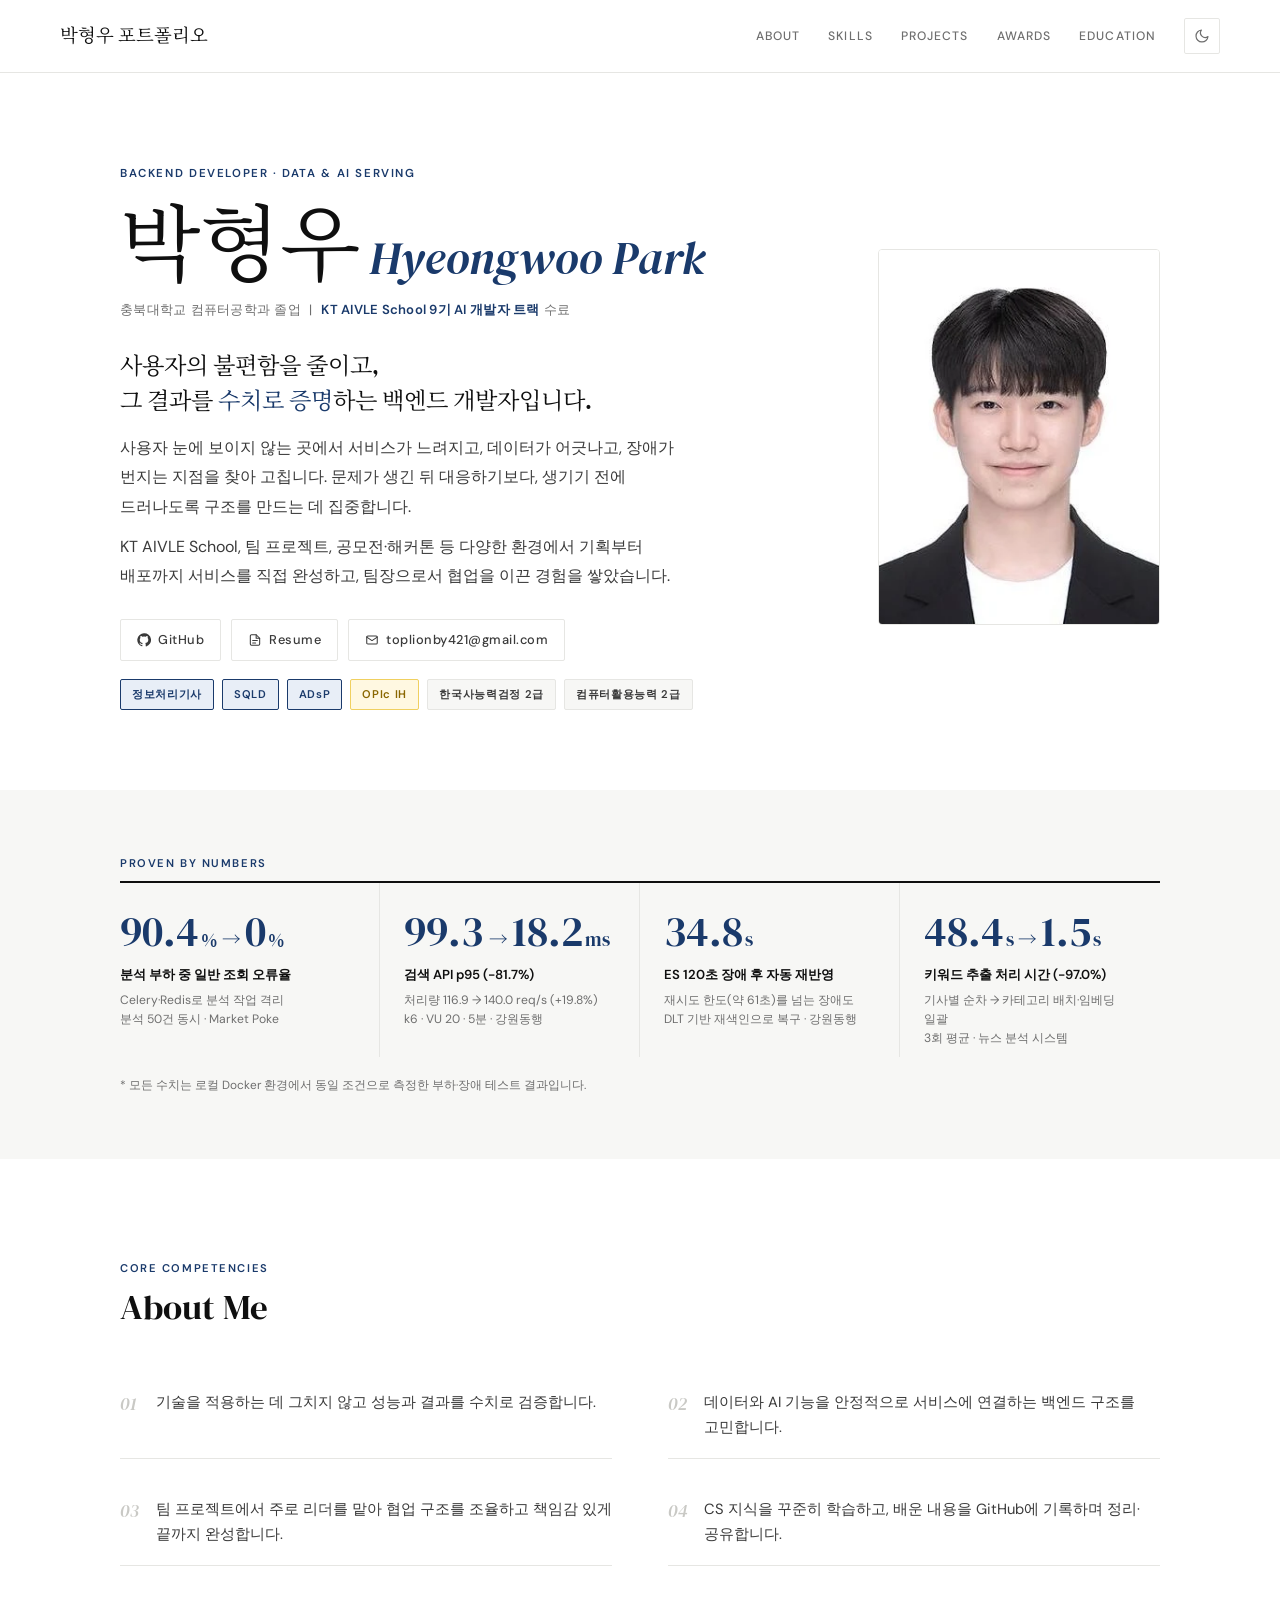
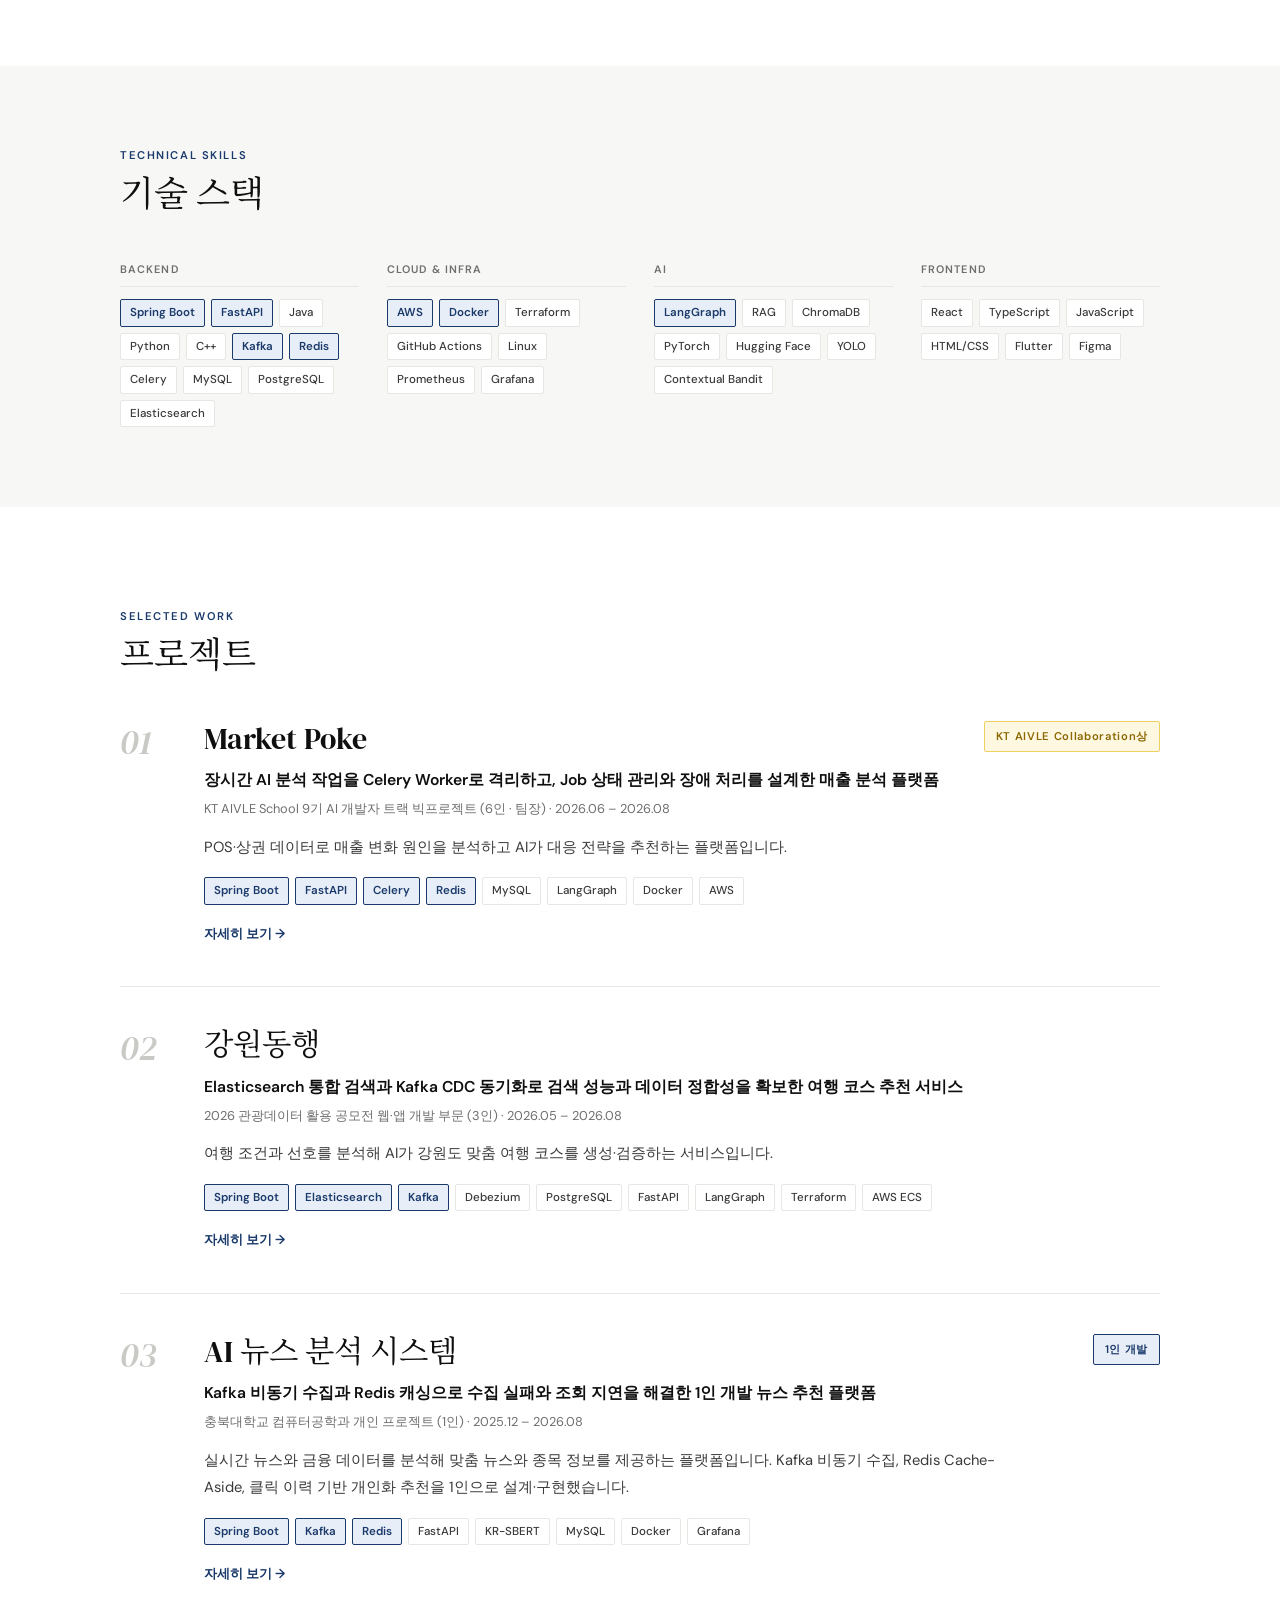
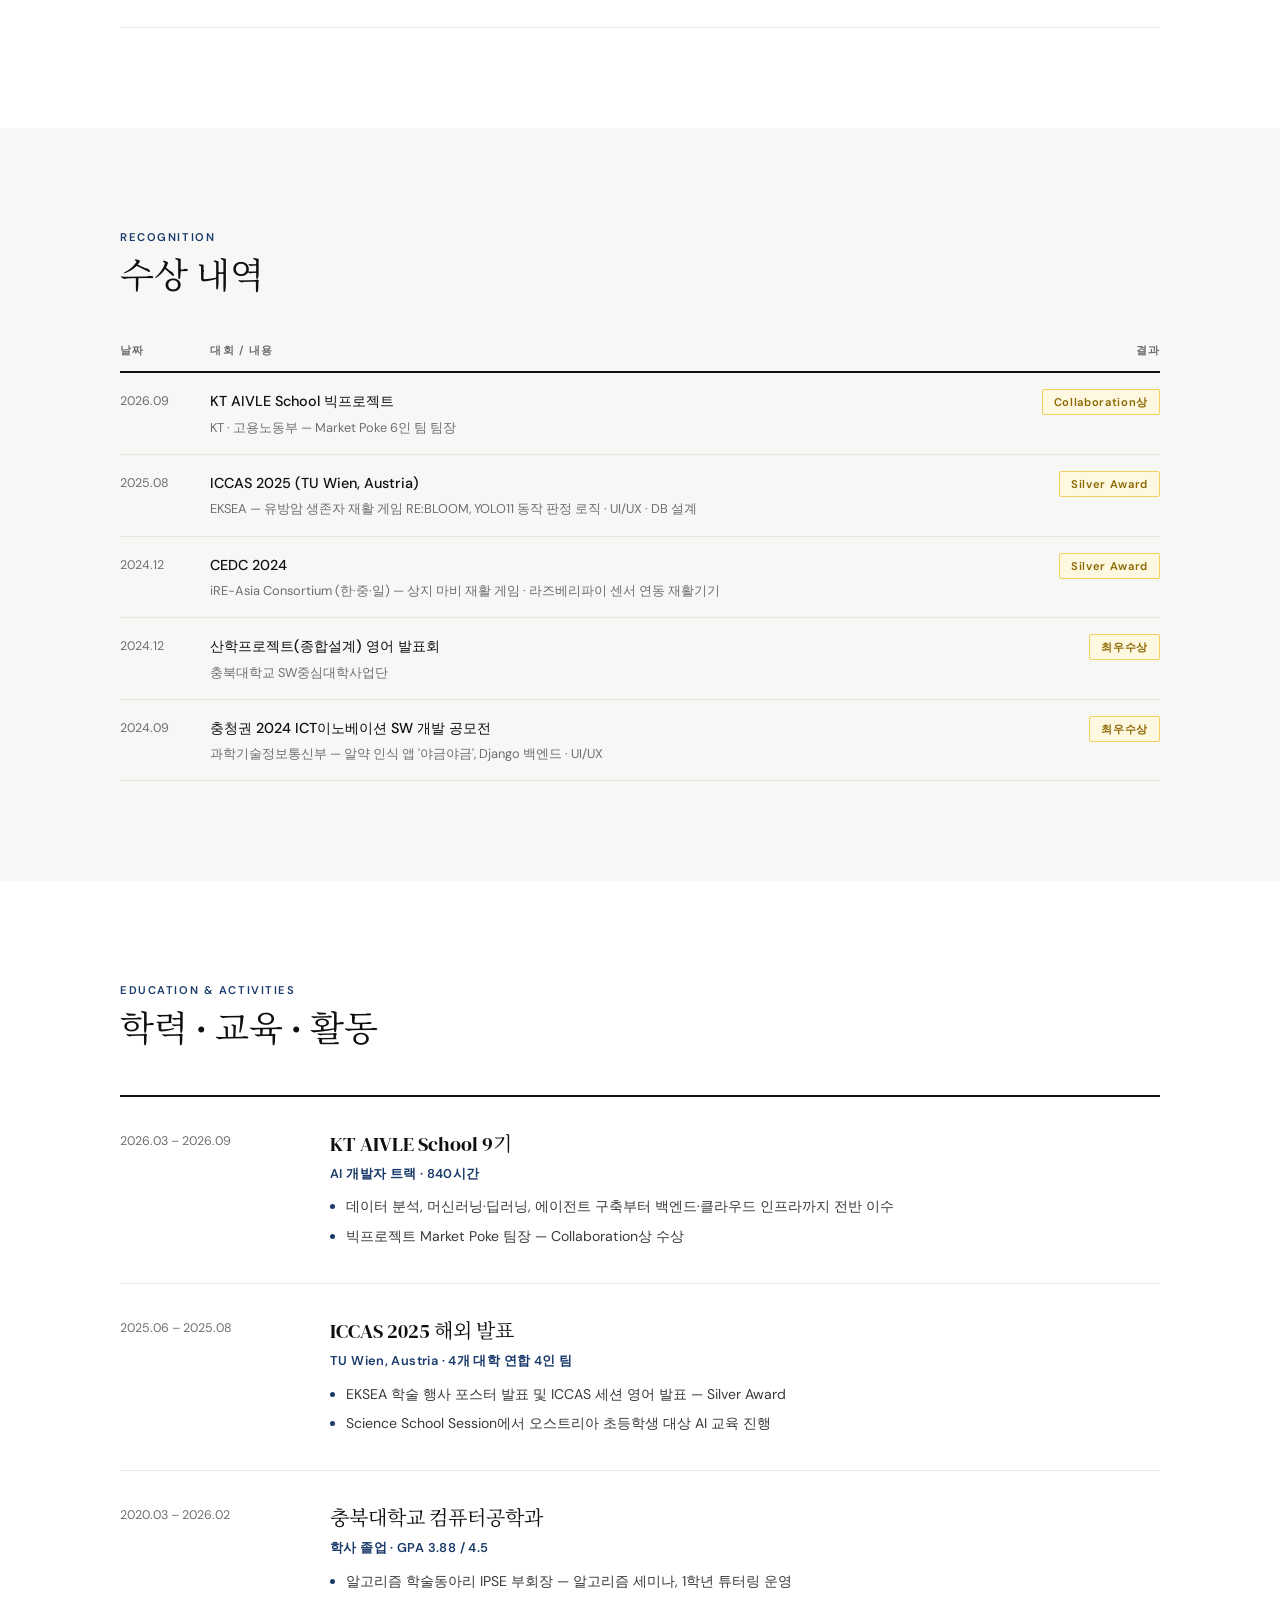
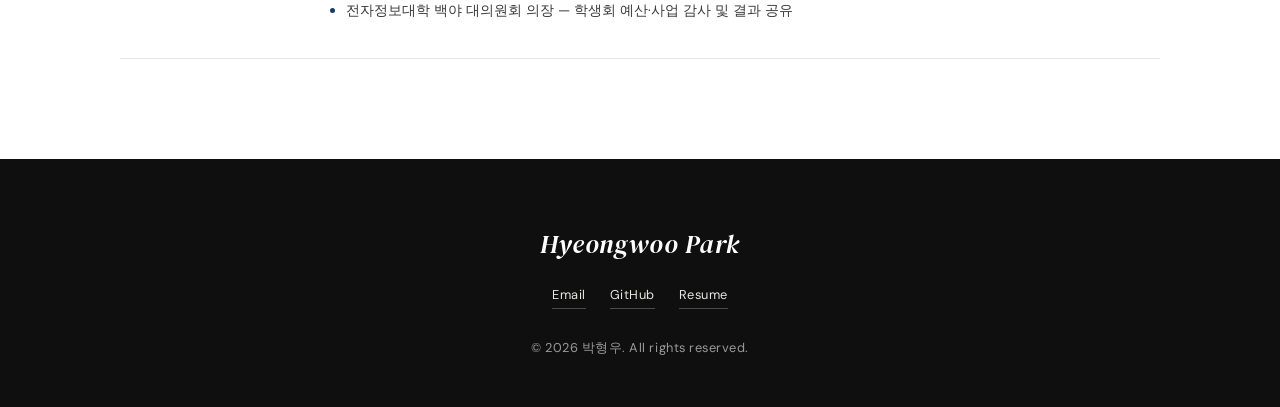
==== commit ddb45891: "feat: update portfoilo" ====
--- a/index.html
+++ b/index.html
@@ -9,7 +9,7 @@
   <meta property="og:title" content="박형우 | Backend Developer">
   <meta property="og:description" content="사용자의 불편함을 줄이고, 그 결과를 수치로 증명하는 백엔드 개발자">
   <meta property="og:url" content="https://bakhyoungwoo.github.io/">
-  <meta property="og:image" content="https://bakhyoungwoo.github.io/assets/projects/marketpoke-arch.webp">
+  <meta property="og:image" content="https://bakhyoungwoo.github.io/assets/og/marketpoke.jpg">
   <script>
     document.documentElement.classList.add('js');
     try {
@@ -101,24 +101,24 @@
     <p class="section-label">Proven by Numbers</p>
     <div class="metrics reveal">
       <div class="metric">
+        <div class="metric-num">90.4<small>% → </small>0<small>%</small></div>
+        <div class="metric-label">분석 부하 중 일반 조회 오류율</div>
+        <div class="metric-detail">Celery·Redis로 분석 작업 격리<br>분석 50건 동시 · Market Poke</div>
+      </div>
+      <div class="metric">
         <div class="metric-num">99.3<small> → </small>18.2<small>ms</small></div>
         <div class="metric-label">검색 API p95 (-81.7%)</div>
         <div class="metric-detail">처리량 116.9 → 140.0 req/s (+19.8%)<br>k6 · VU 20 · 5분 · 강원동행</div>
       </div>
       <div class="metric">
-        <div class="metric-num">37<small> → </small>12<small>ms</small></div>
-        <div class="metric-label">뉴스 조회 p95 · 68.1% 단축</div>
-        <div class="metric-detail">Redis Cache-Aside 적용<br>동시 요청 100 · 뉴스 분석 시스템</div>
+        <div class="metric-num">34.8<small>s</small></div>
+        <div class="metric-label">ES 120초 장애 후 자동 재반영</div>
+        <div class="metric-detail">재시도 한도(약 61초)를 넘는 장애도<br>DLT 기반 재색인으로 복구 · 강원동행</div>
       </div>
       <div class="metric">
-        <div class="metric-num">60<small> / </small>60</div>
-        <div class="metric-label">환각 유도 케이스 차단</div>
-        <div class="metric-detail">LangGraph 근거 검증 파이프라인<br>자체 평가셋 60건 · 강원동행</div>
-      </div>
-      <div class="metric">
-        <div class="metric-num">34.8<small>s</small></div>
-        <div class="metric-label">ES 장애 후 자동 재반영</div>
-        <div class="metric-detail">Kafka CDC · DLT 기반 재색인<br>ES 120초 중단 테스트 · 강원동행</div>
+        <div class="metric-num">48.4<small>s → </small>1.5<small>s</small></div>
+        <div class="metric-label">키워드 추출 처리 시간 (-97.0%)</div>
+        <div class="metric-detail">기사별 순차 → 카테고리 배치·임베딩 일괄<br>3회 평균 · 뉴스 분석 시스템</div>
       </div>
     </div>
     <p style="font-size:.74rem;color:var(--gray-mid);margin-top:18px">* 모든 수치는 로컬 Docker 환경에서 동일 조건으로 측정한 부하·장애 테스트 결과입니다.</p>
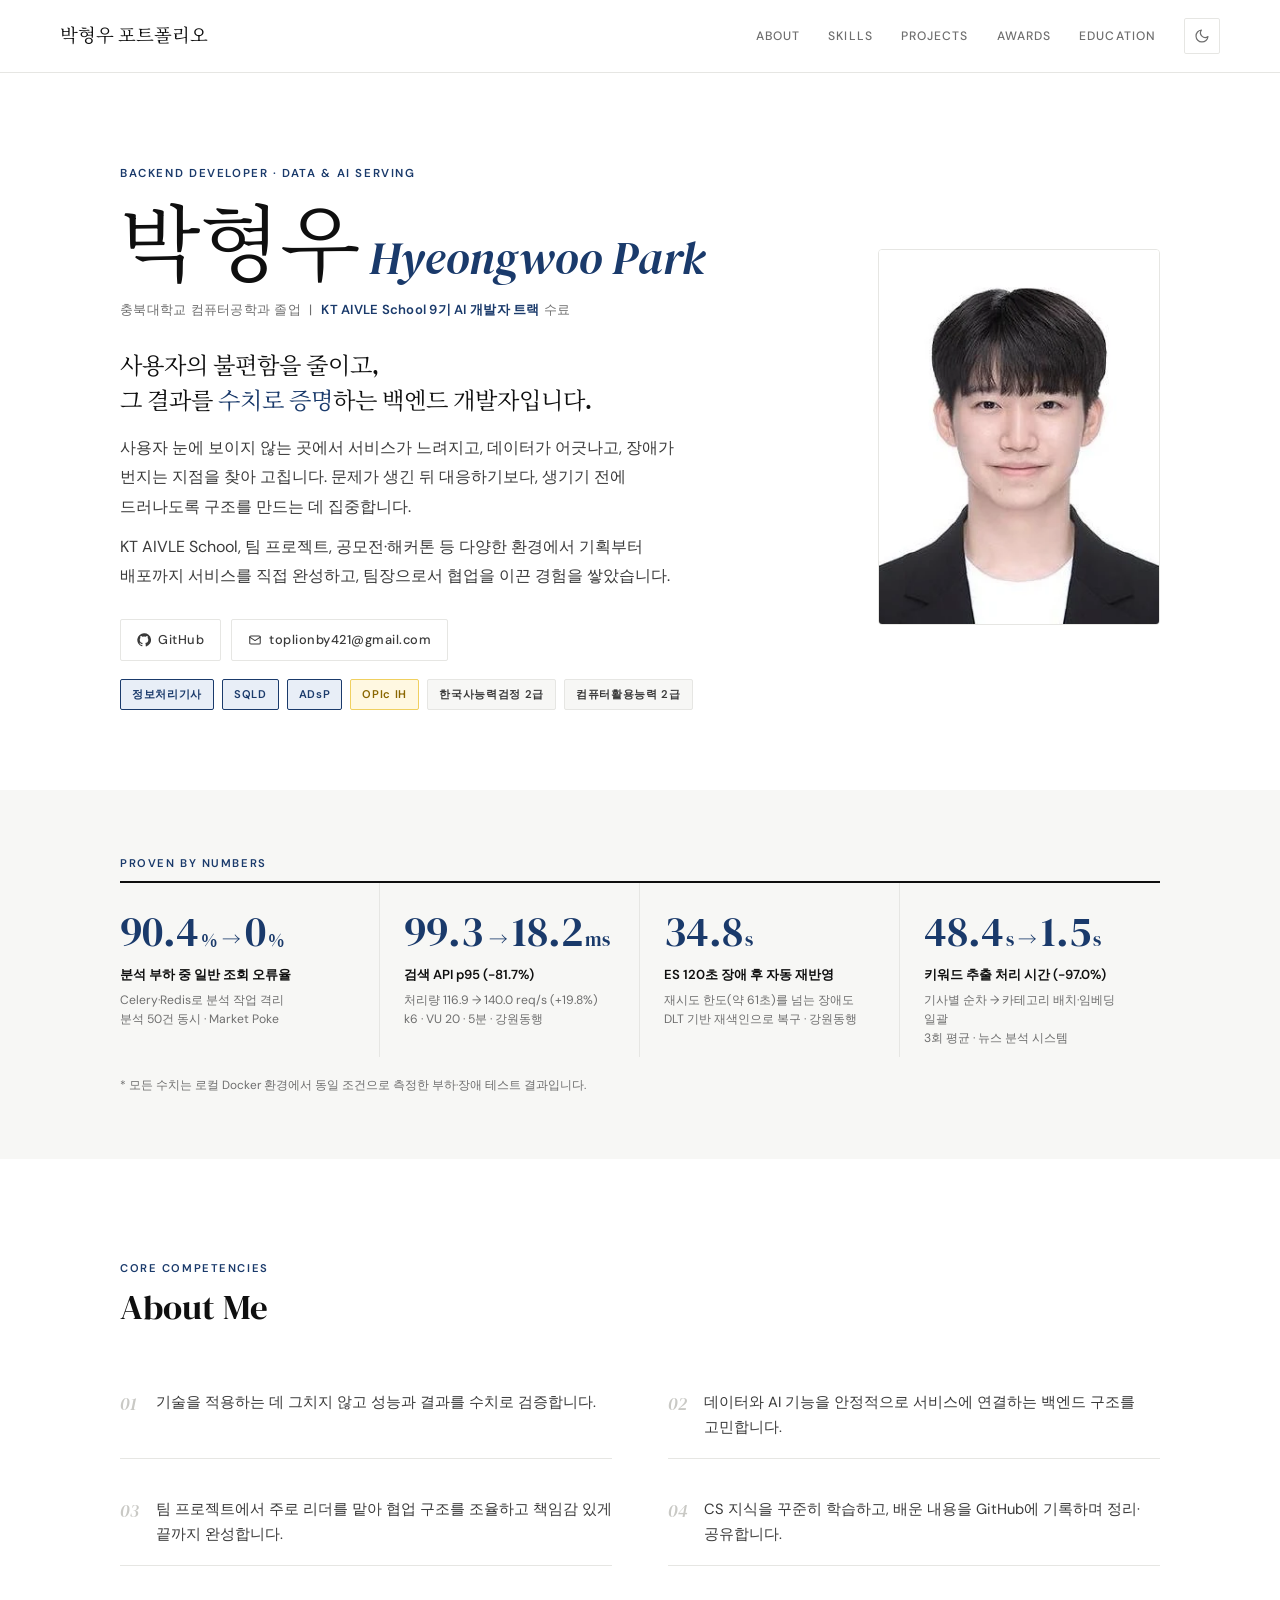
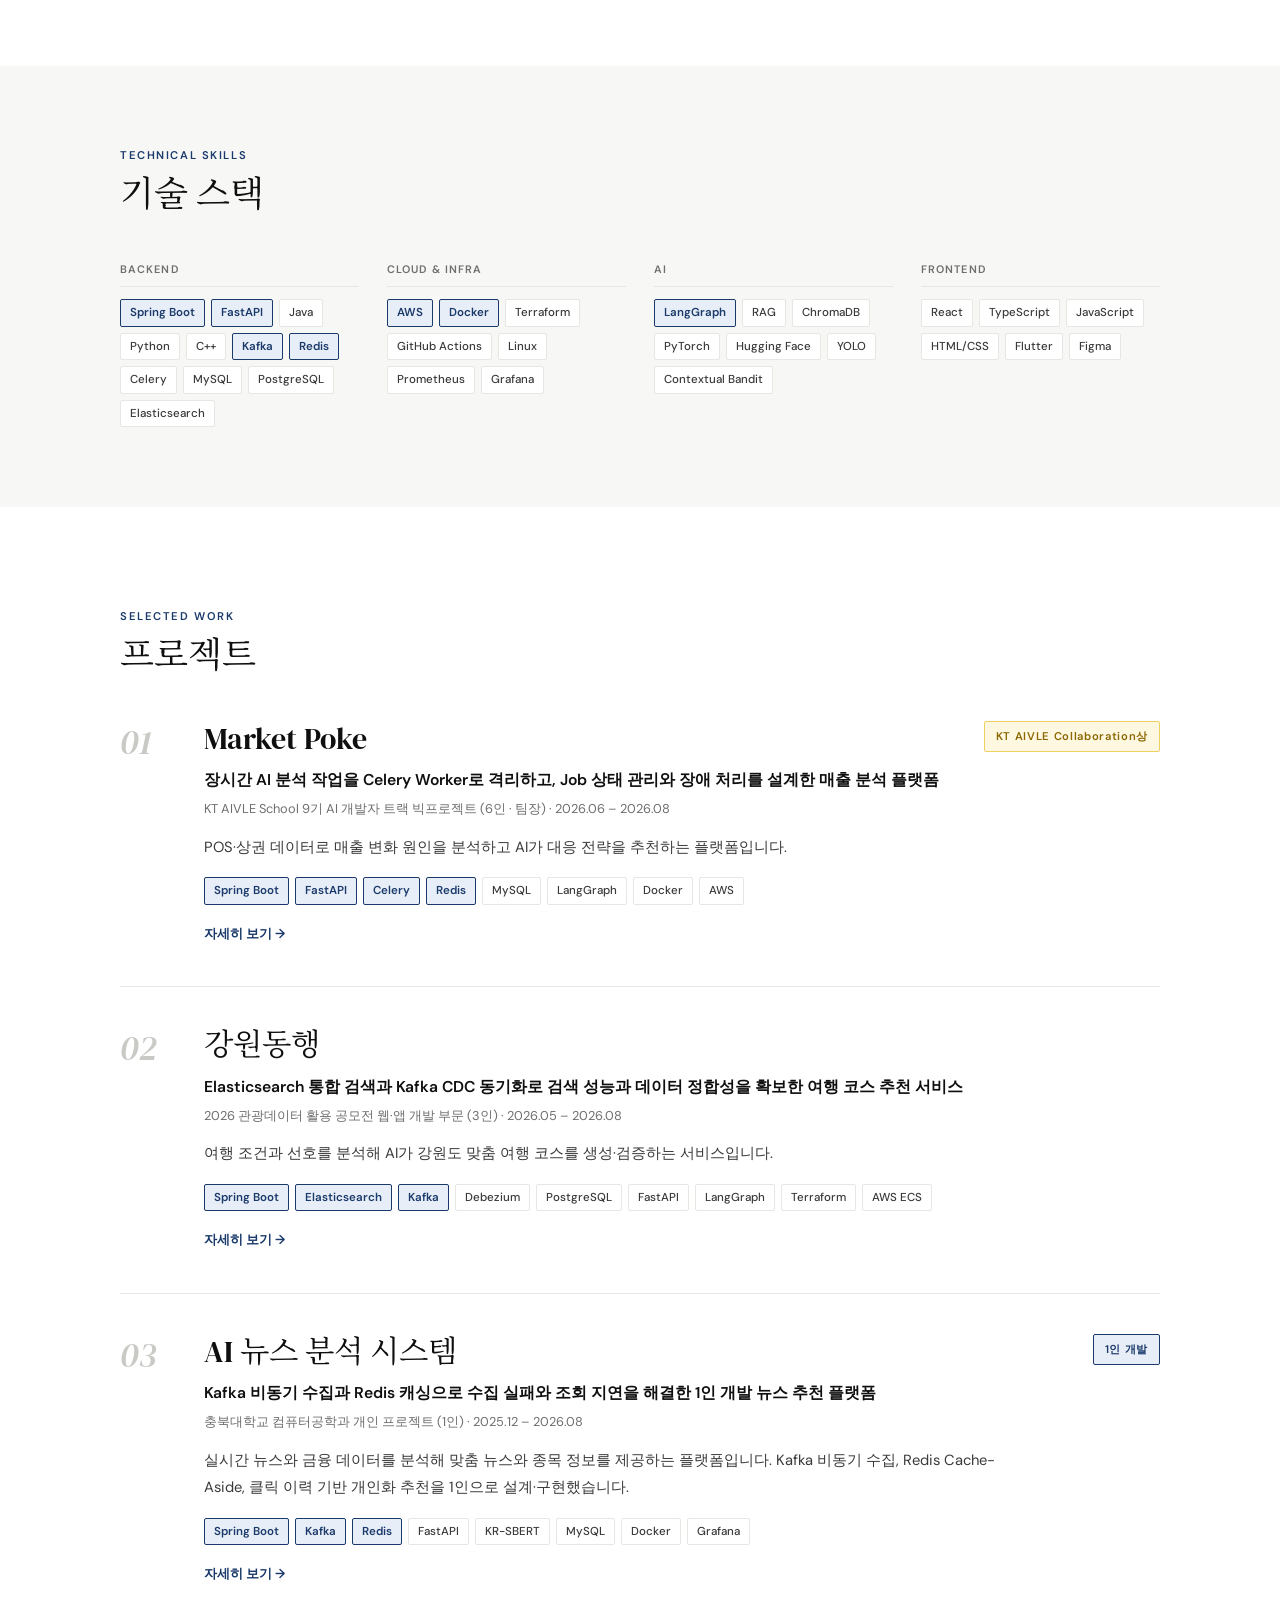
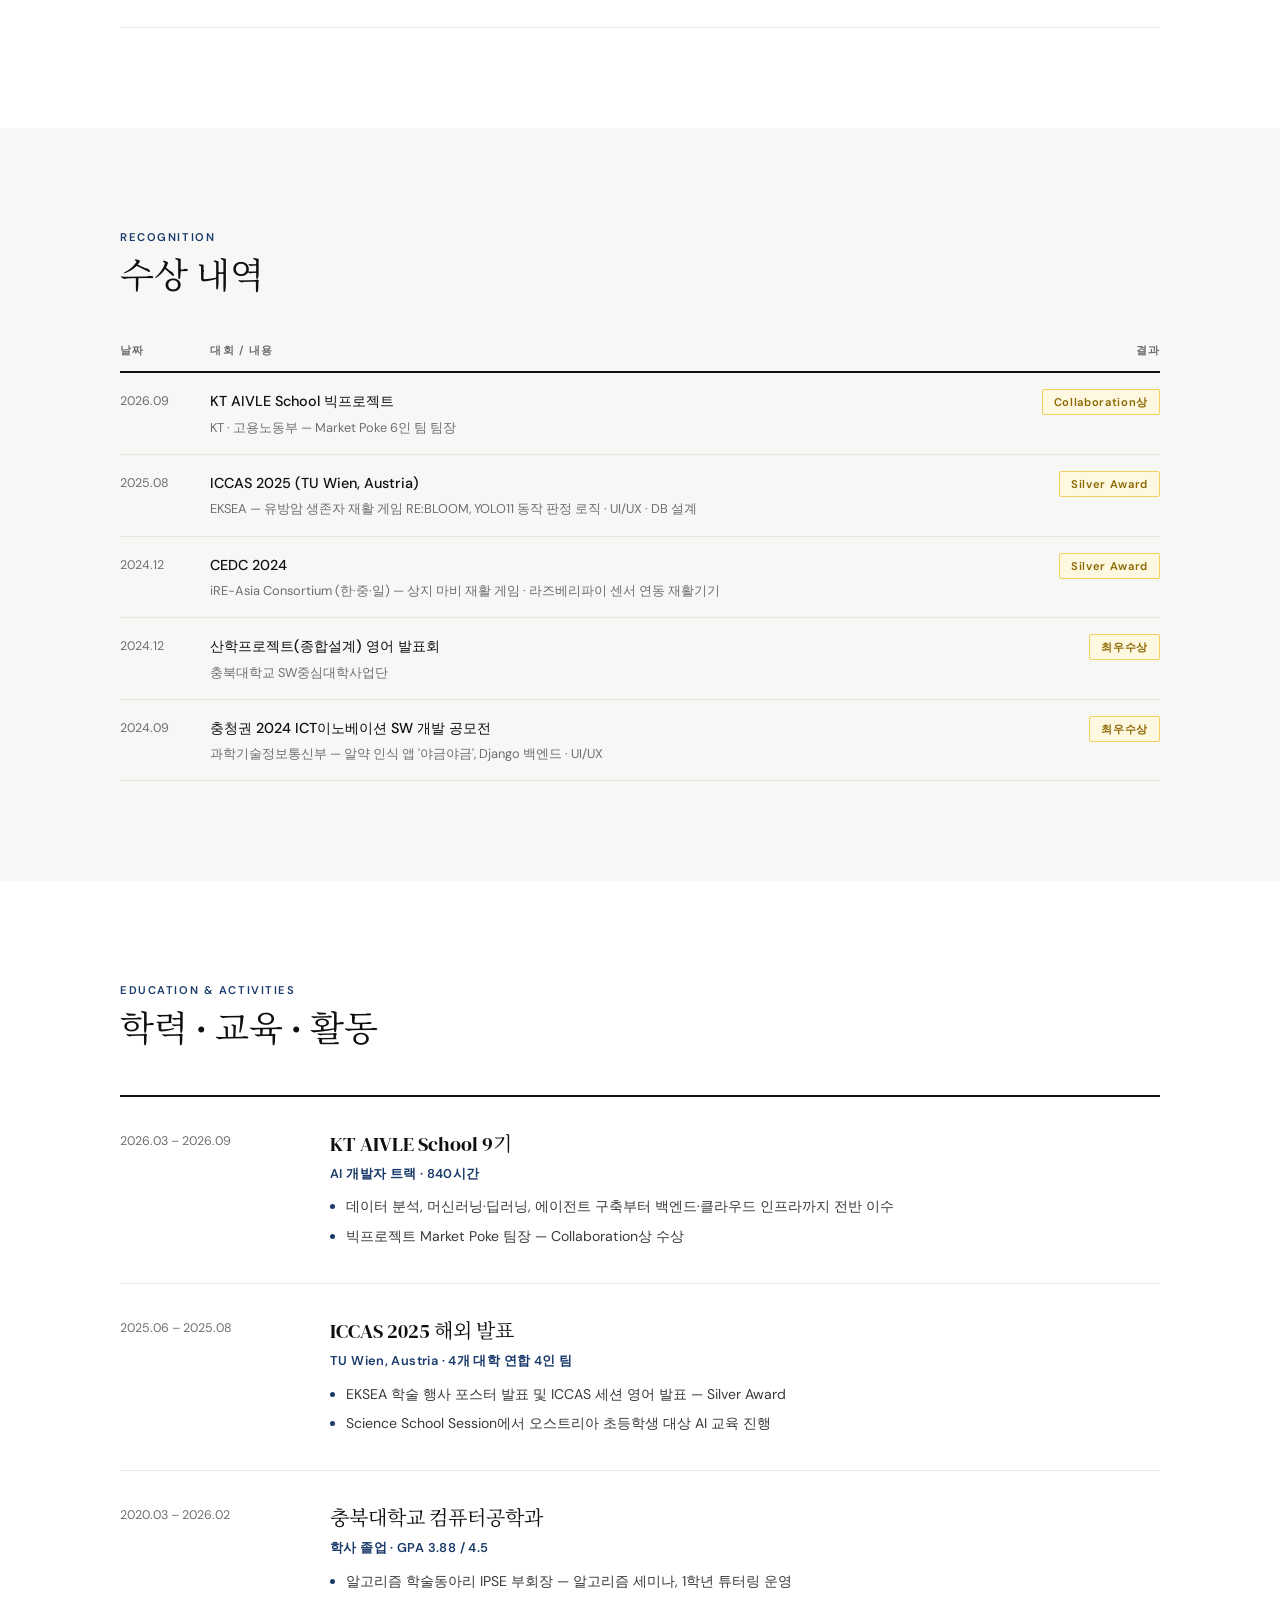
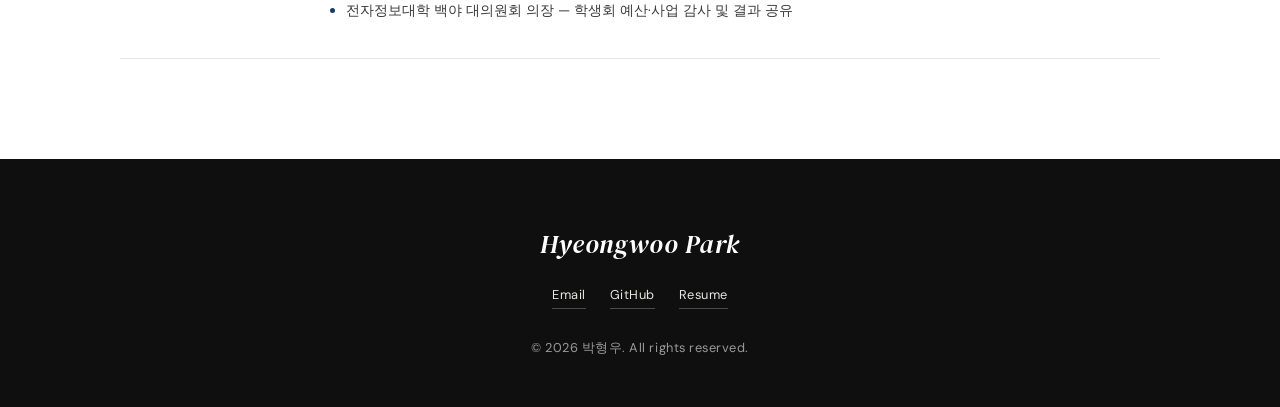
==== commit 7ae12ba7: "feat: update portfoilo" ====
--- a/index.html
+++ b/index.html
@@ -70,10 +70,6 @@
           <svg viewBox="0 0 24 24" fill="currentColor"><path d="M12 .5a11.5 11.5 0 0 0-3.64 22.41c.58.1.79-.25.79-.56v-2c-3.2.7-3.88-1.37-3.88-1.37-.52-1.33-1.28-1.69-1.28-1.69-1.05-.72.08-.7.08-.7 1.16.08 1.77 1.19 1.77 1.19 1.03 1.77 2.7 1.26 3.36.96.1-.75.4-1.26.73-1.55-2.55-.29-5.24-1.28-5.24-5.68 0-1.26.45-2.28 1.19-3.09-.12-.29-.52-1.46.11-3.05 0 0 .97-.31 3.17 1.18a11 11 0 0 1 5.77 0c2.2-1.49 3.17-1.18 3.17-1.18.63 1.59.23 2.76.11 3.05.74.81 1.19 1.83 1.19 3.09 0 4.41-2.69 5.38-5.26 5.67.41.36.78 1.06.78 2.14v3.17c0 .31.21.67.8.56A11.5 11.5 0 0 0 12 .5z"/></svg>
           GitHub
         </a>
-        <a href="https://app.notion.com/p/3dfab5738008832d9f6f01d55025a136" target="_blank" rel="noopener">
-          <svg viewBox="0 0 24 24" fill="none" stroke="currentColor" stroke-width="1.8" stroke-linecap="round" stroke-linejoin="round"><path d="M14 3H6a2 2 0 0 0-2 2v14a2 2 0 0 0 2 2h12a2 2 0 0 0 2-2V9z"/><path d="M14 3v6h6M8 13h8M8 17h5"/></svg>
-          Resume
-        </a>
         <a href="mailto:toplionby421@gmail.com">
           <svg viewBox="0 0 24 24" fill="none" stroke="currentColor" stroke-width="1.8" stroke-linecap="round" stroke-linejoin="round"><rect x="3" y="5" width="18" height="14" rx="2"/><path d="m3 7 9 6 9-6"/></svg>
           toplionby421@gmail.com
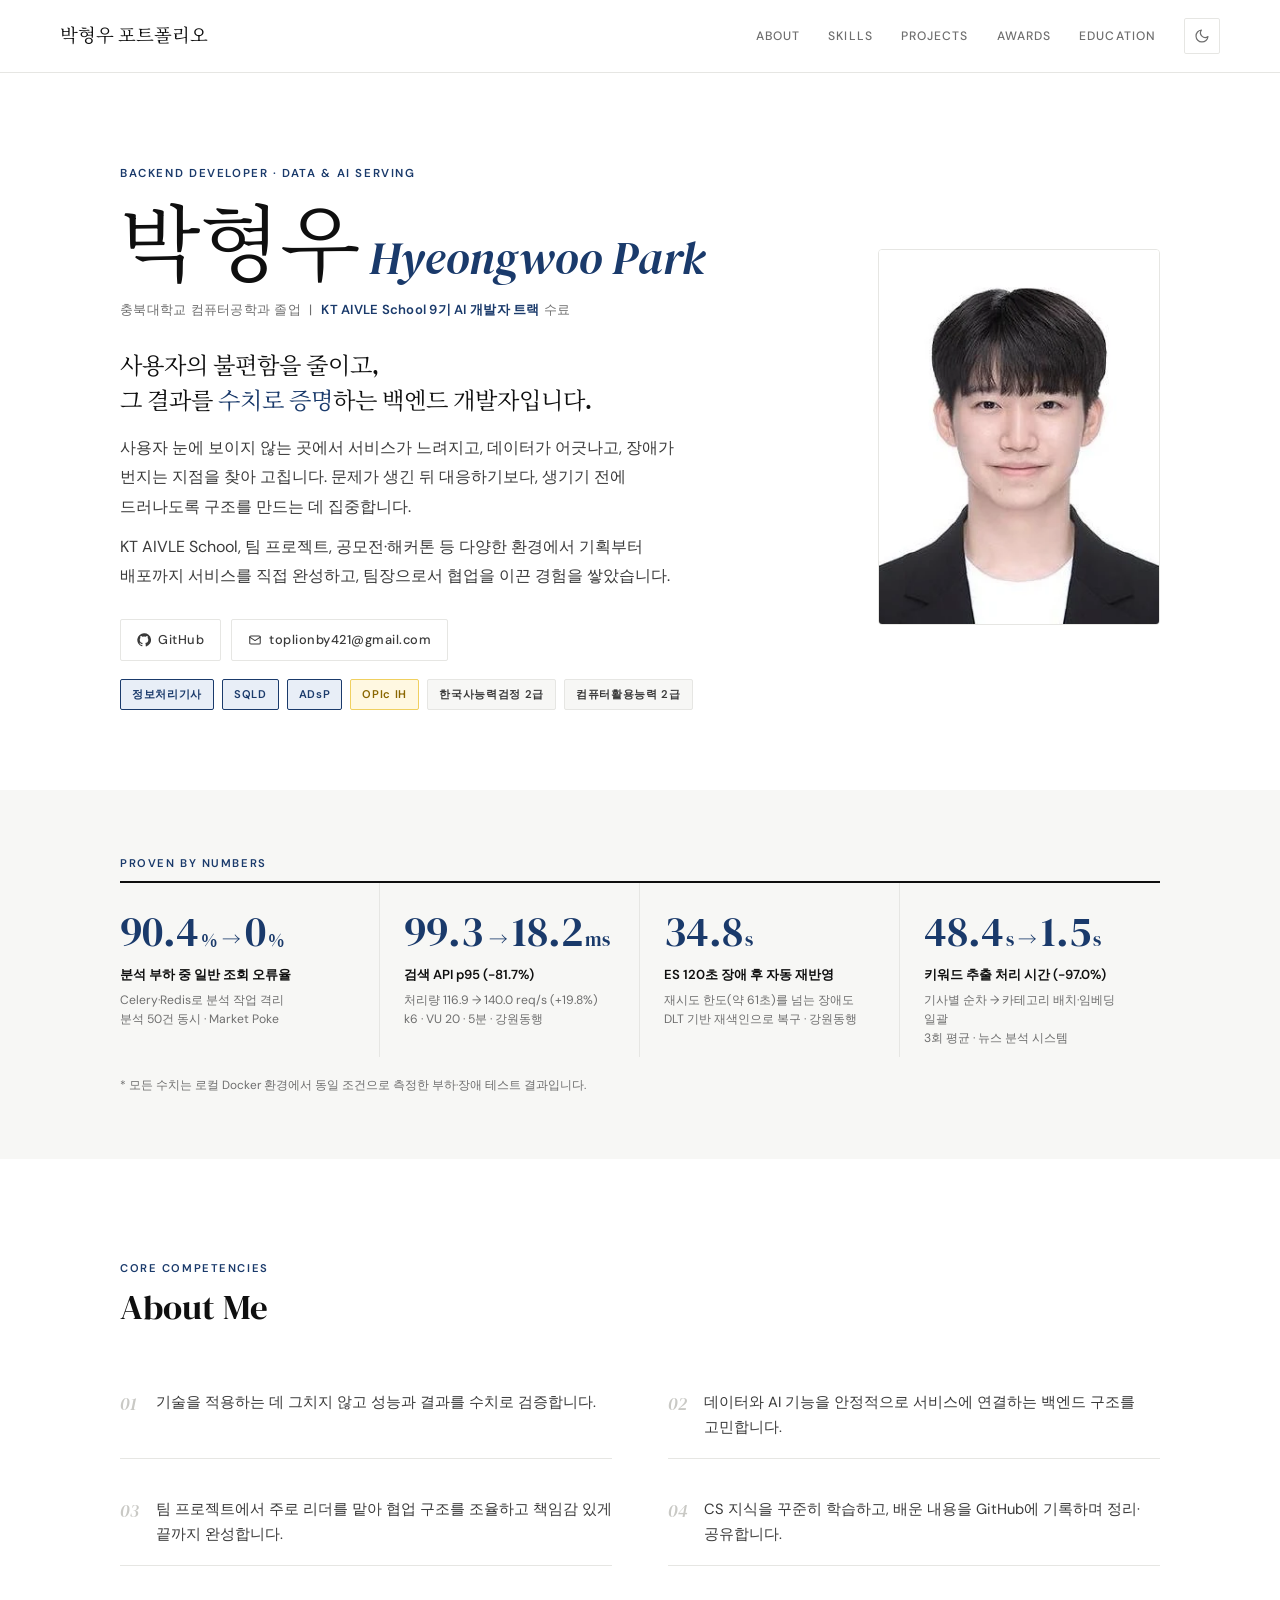
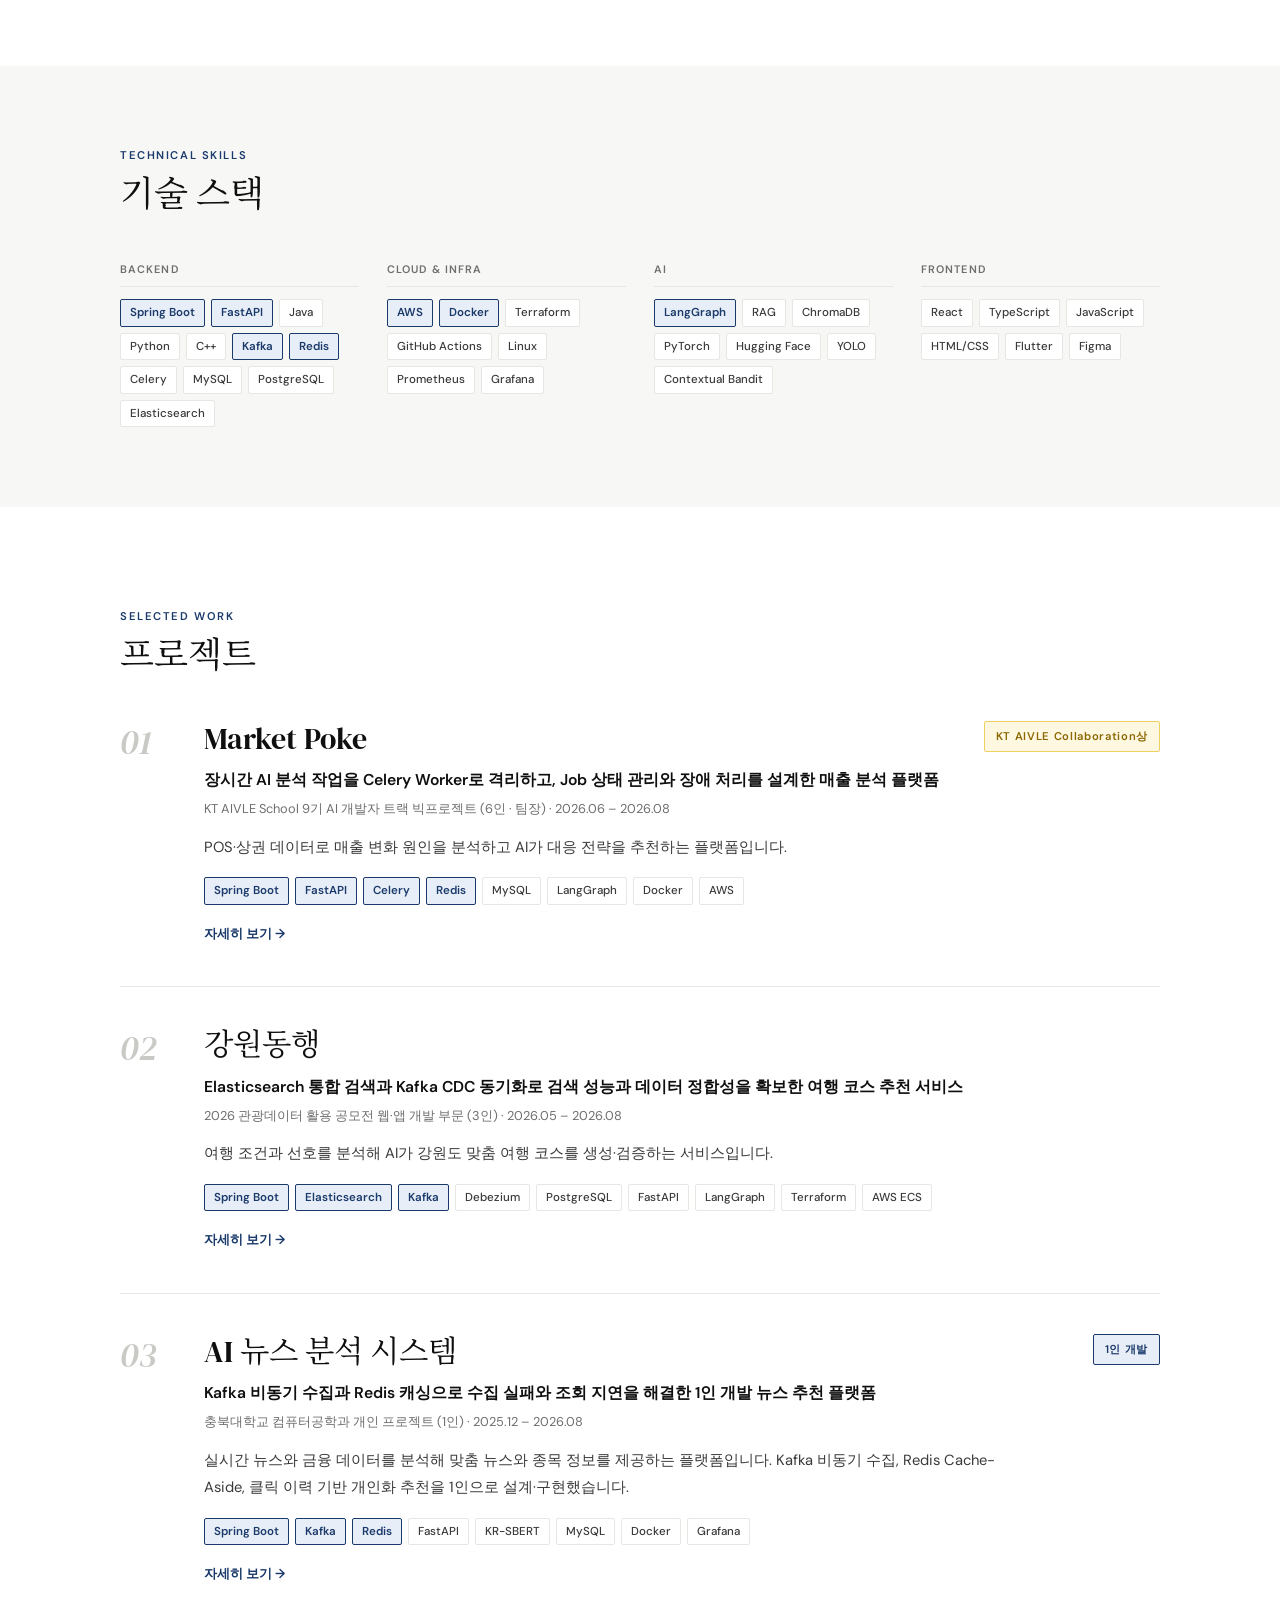
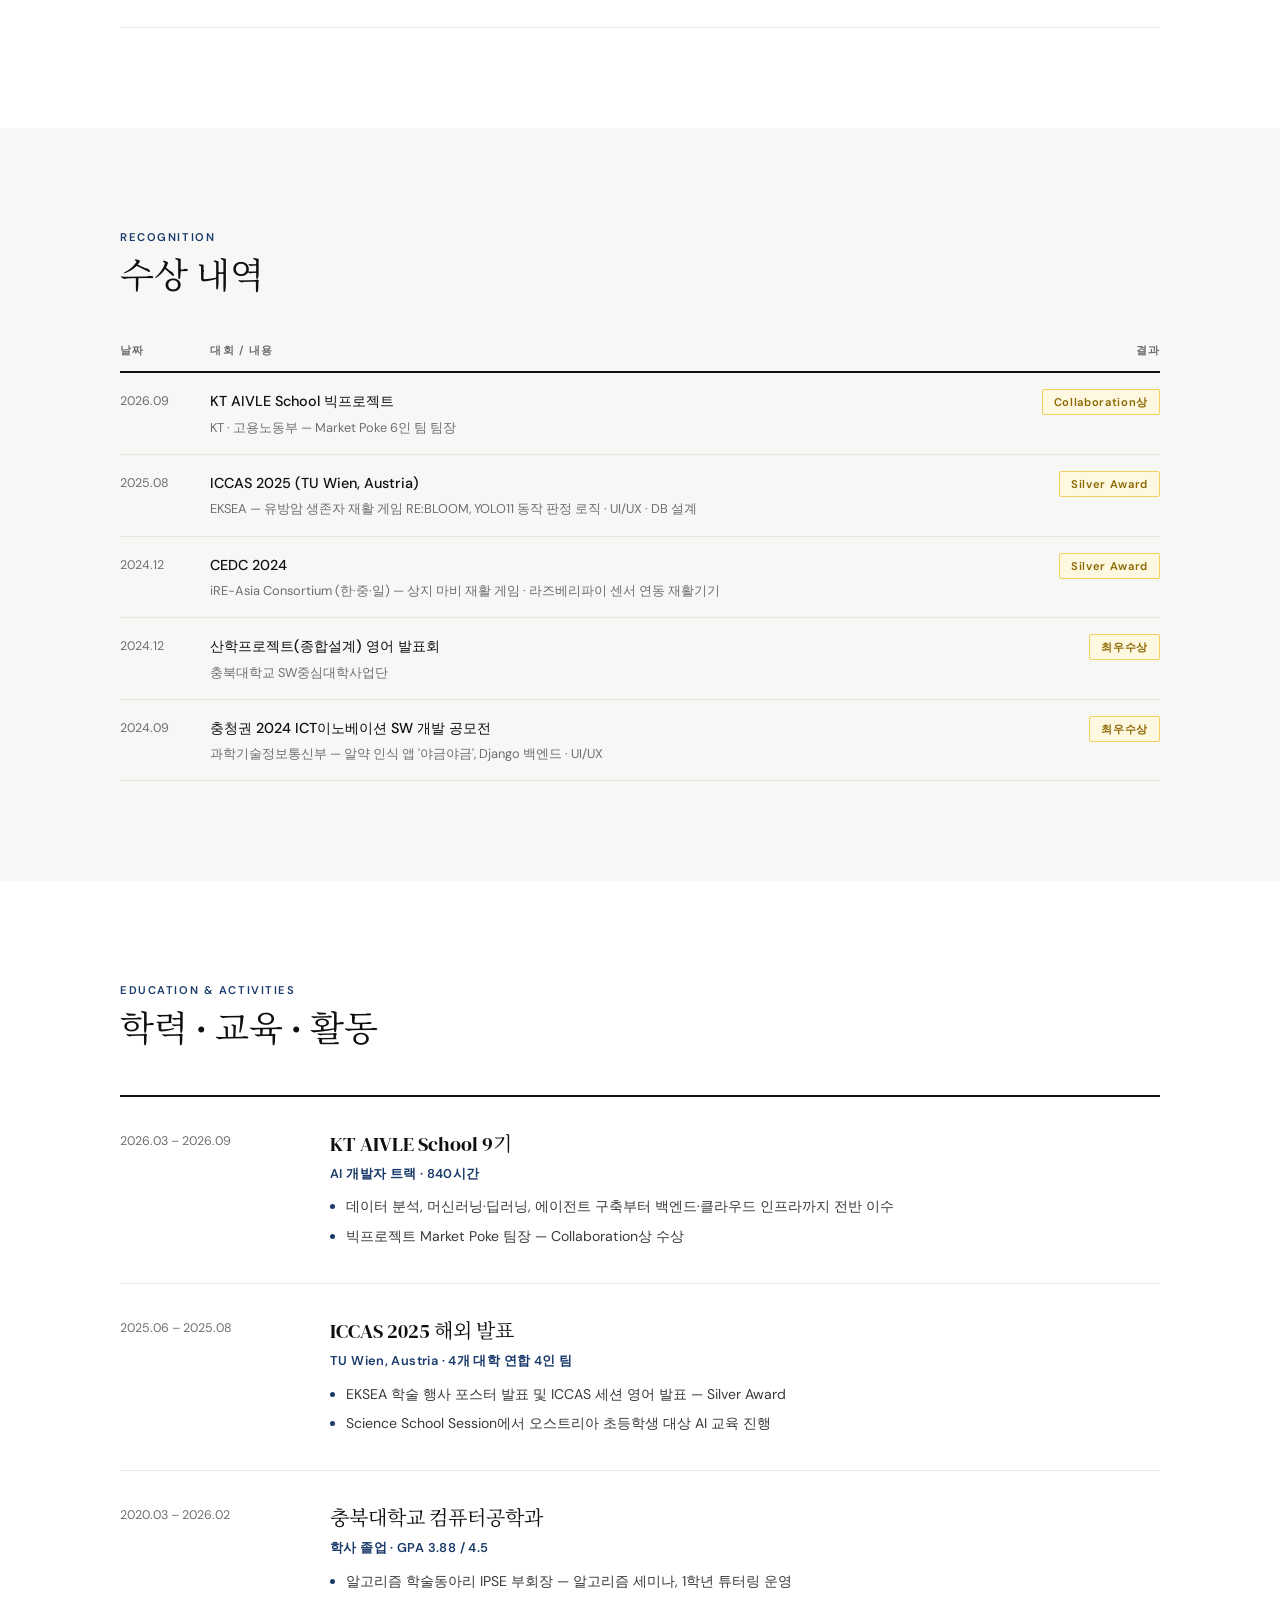
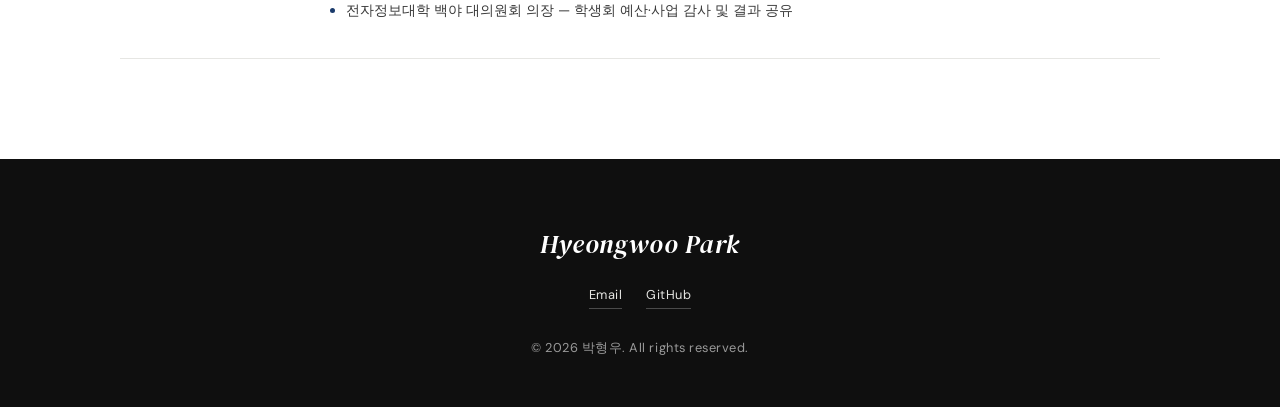
==== commit e3b30ea5: "feat: update portfoilo" ====
--- a/index.html
+++ b/index.html
@@ -313,7 +313,6 @@
   <div class="footer-links">
     <a href="mailto:toplionby421@gmail.com">Email</a>
     <a href="https://github.com/Bakhyoungwoo" target="_blank" rel="noopener">GitHub</a>
-    <a href="https://app.notion.com/p/3dfab5738008832d9f6f01d55025a136" target="_blank" rel="noopener">Resume</a>
   </div>
   <p>© 2026 박형우. All rights reserved.</p>
 </footer>
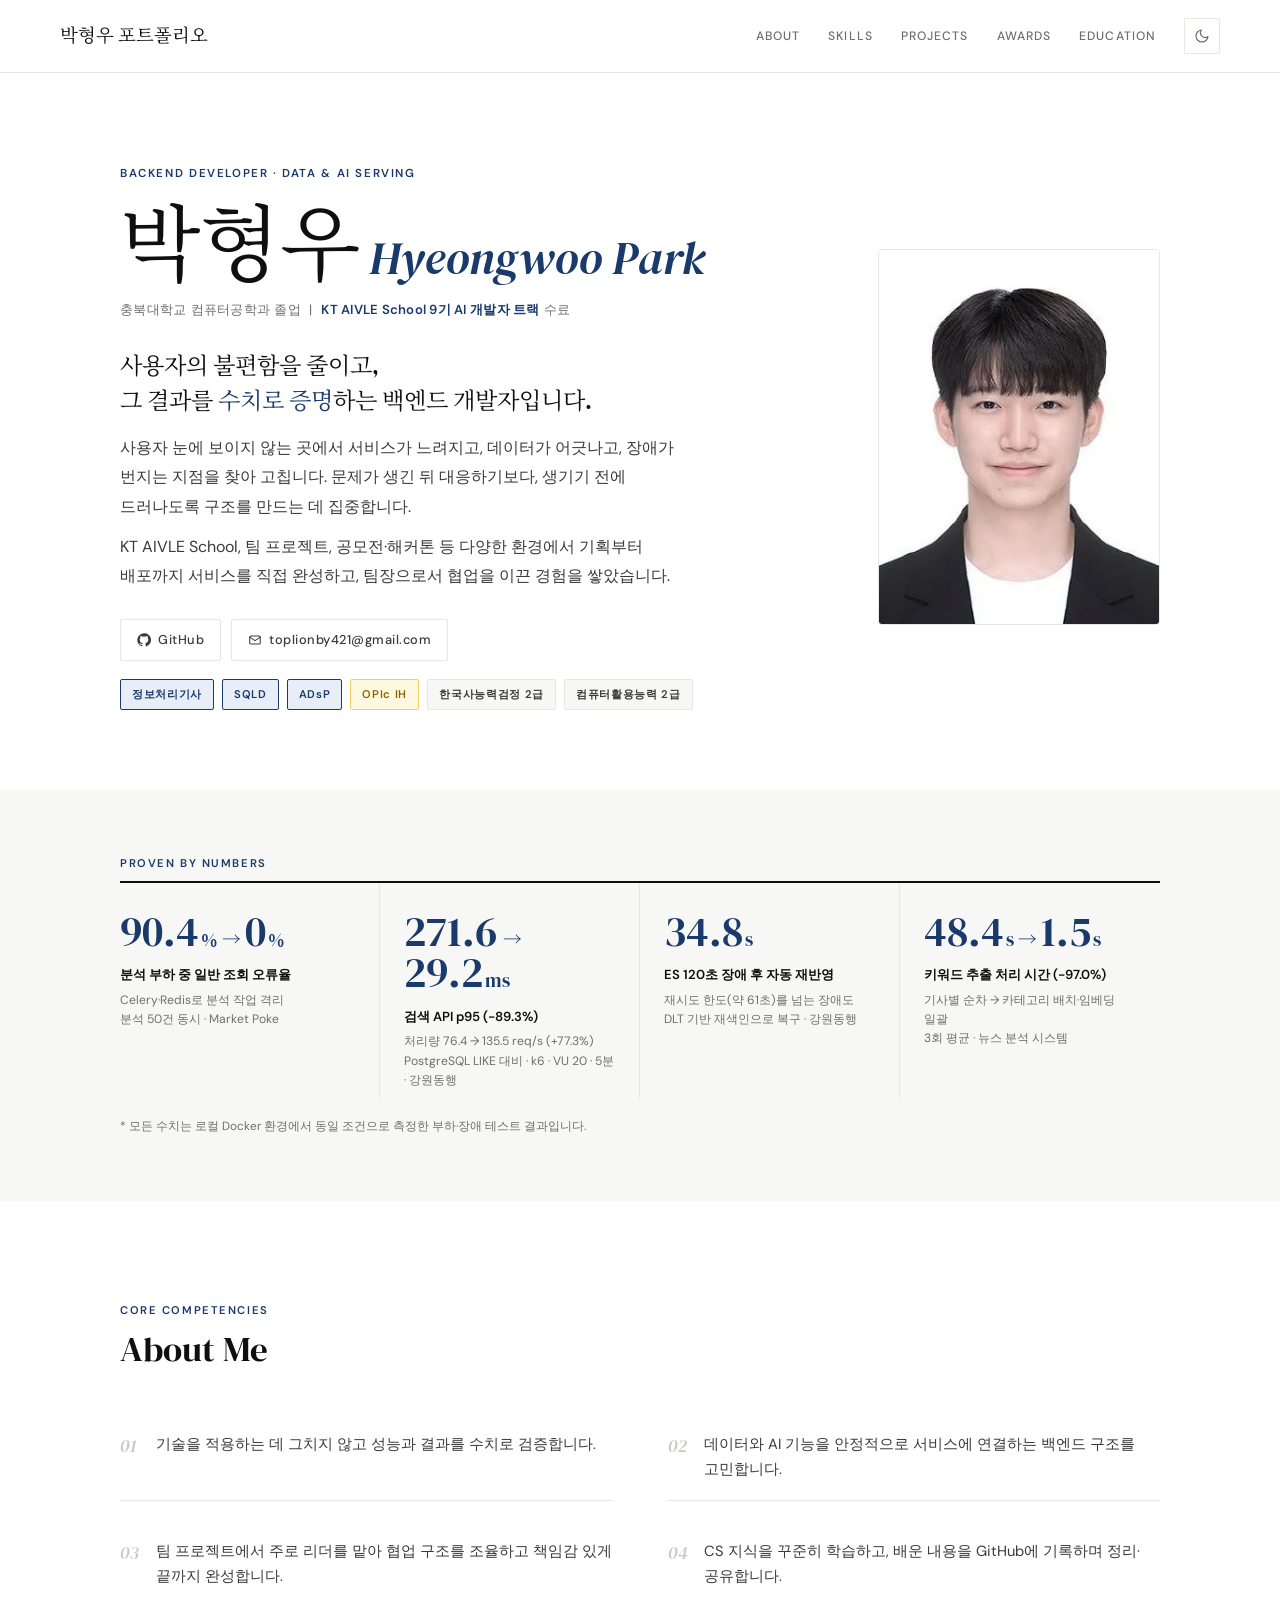
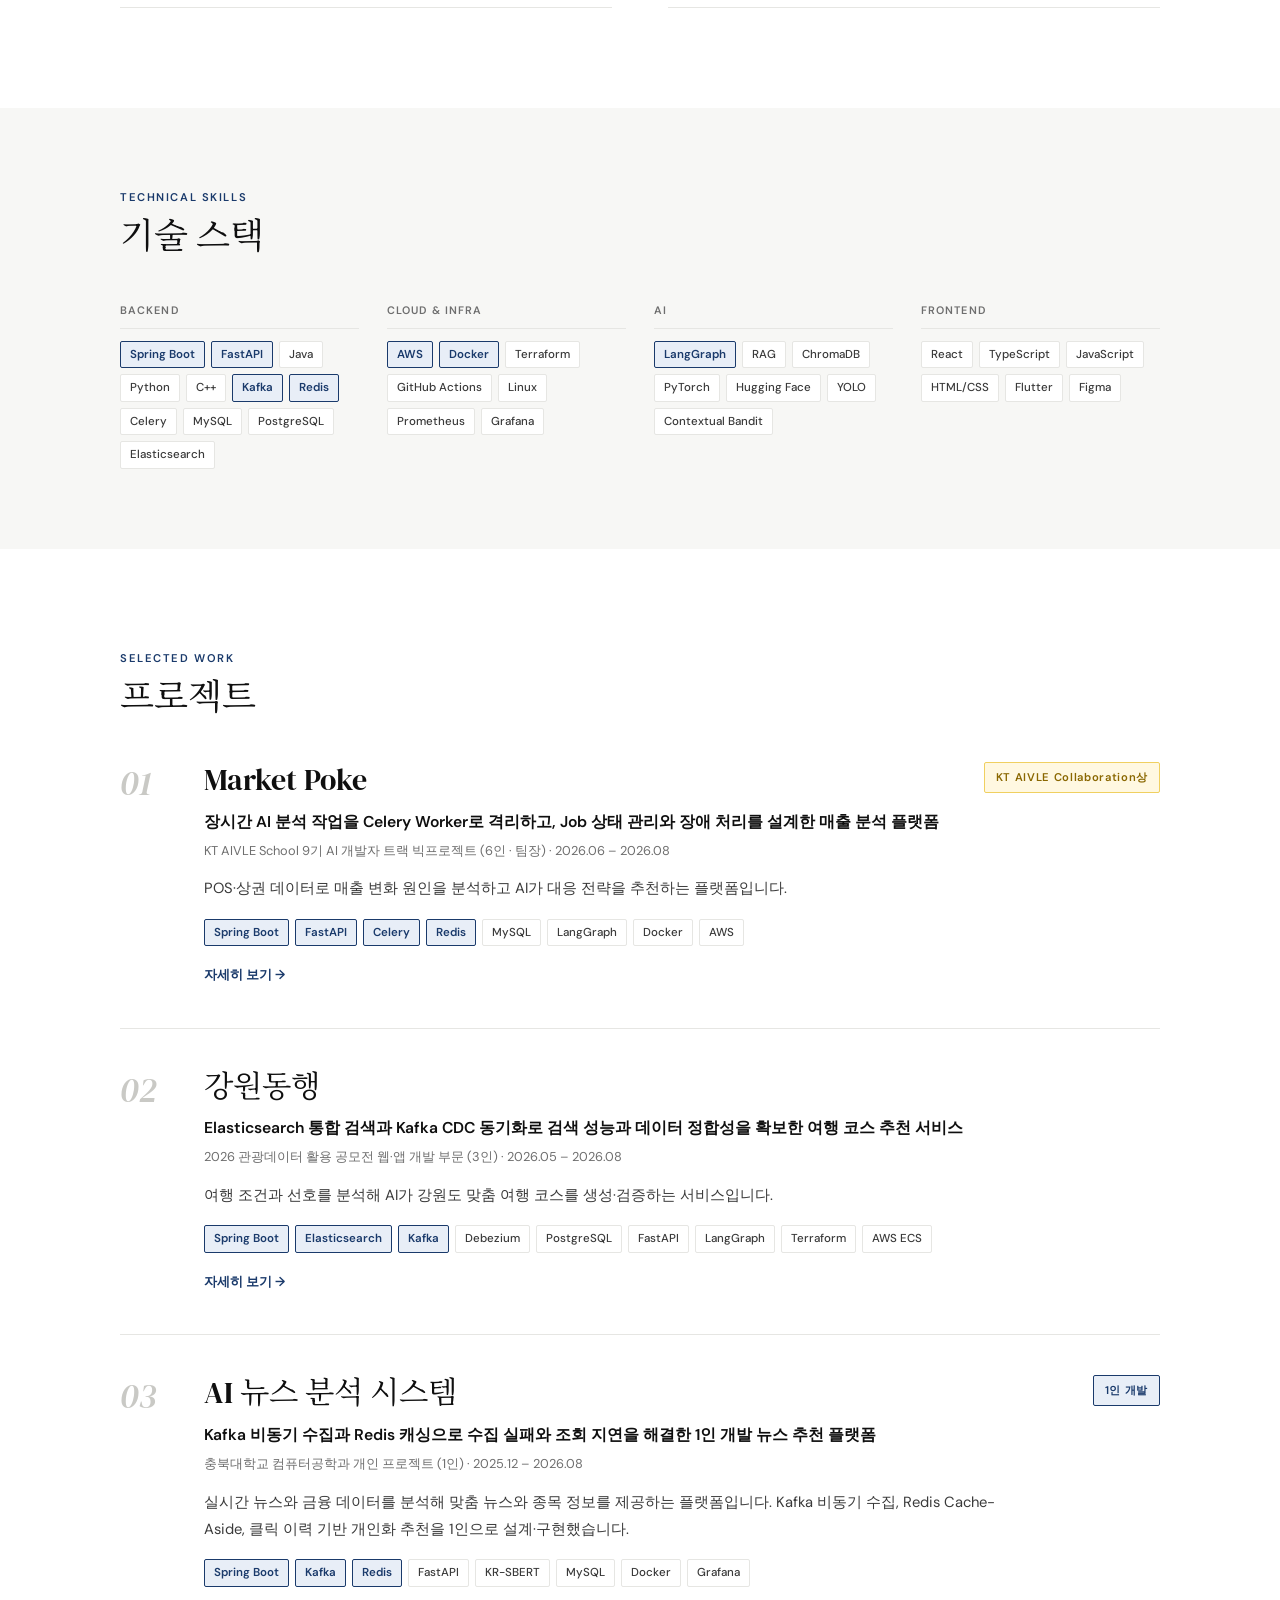
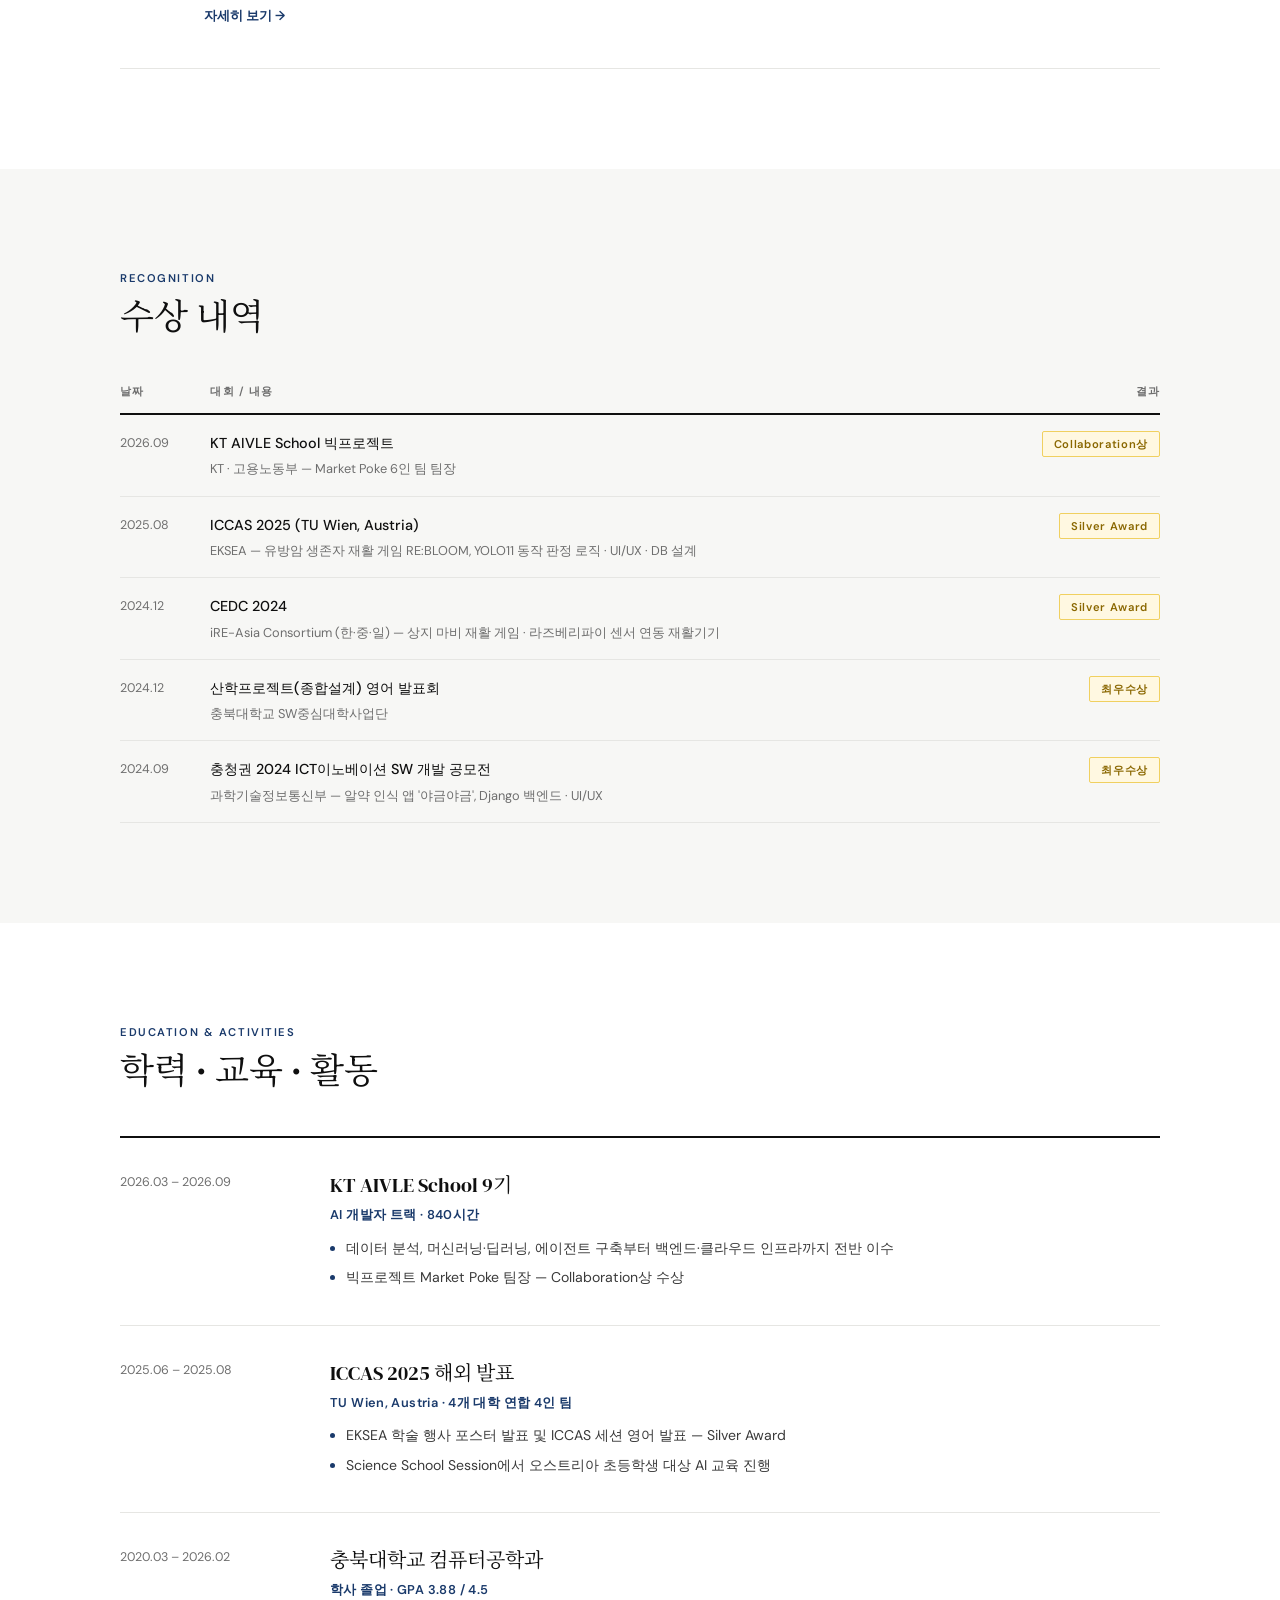
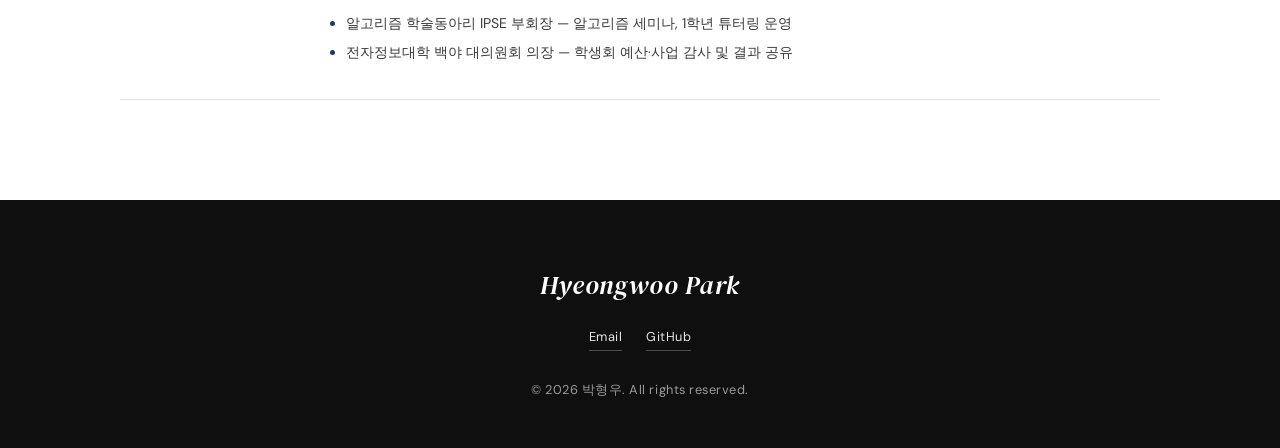
==== commit 6d081862: "feat: update portfoilo" ====
--- a/index.html
+++ b/index.html
@@ -102,9 +102,9 @@
         <div class="metric-detail">Celery·Redis로 분석 작업 격리<br>분석 50건 동시 · Market Poke</div>
       </div>
       <div class="metric">
-        <div class="metric-num">99.3<small> → </small>18.2<small>ms</small></div>
-        <div class="metric-label">검색 API p95 (-81.7%)</div>
-        <div class="metric-detail">처리량 116.9 → 140.0 req/s (+19.8%)<br>k6 · VU 20 · 5분 · 강원동행</div>
+        <div class="metric-num">271.6<small> → </small>29.2<small>ms</small></div>
+        <div class="metric-label">검색 API p95 (-89.3%)</div>
+        <div class="metric-detail">처리량 76.4 → 135.5 req/s (+77.3%)<br>PostgreSQL LIKE 대비 · k6 · VU 20 · 5분 · 강원동행</div>
       </div>
       <div class="metric">
         <div class="metric-num">34.8<small>s</small></div>
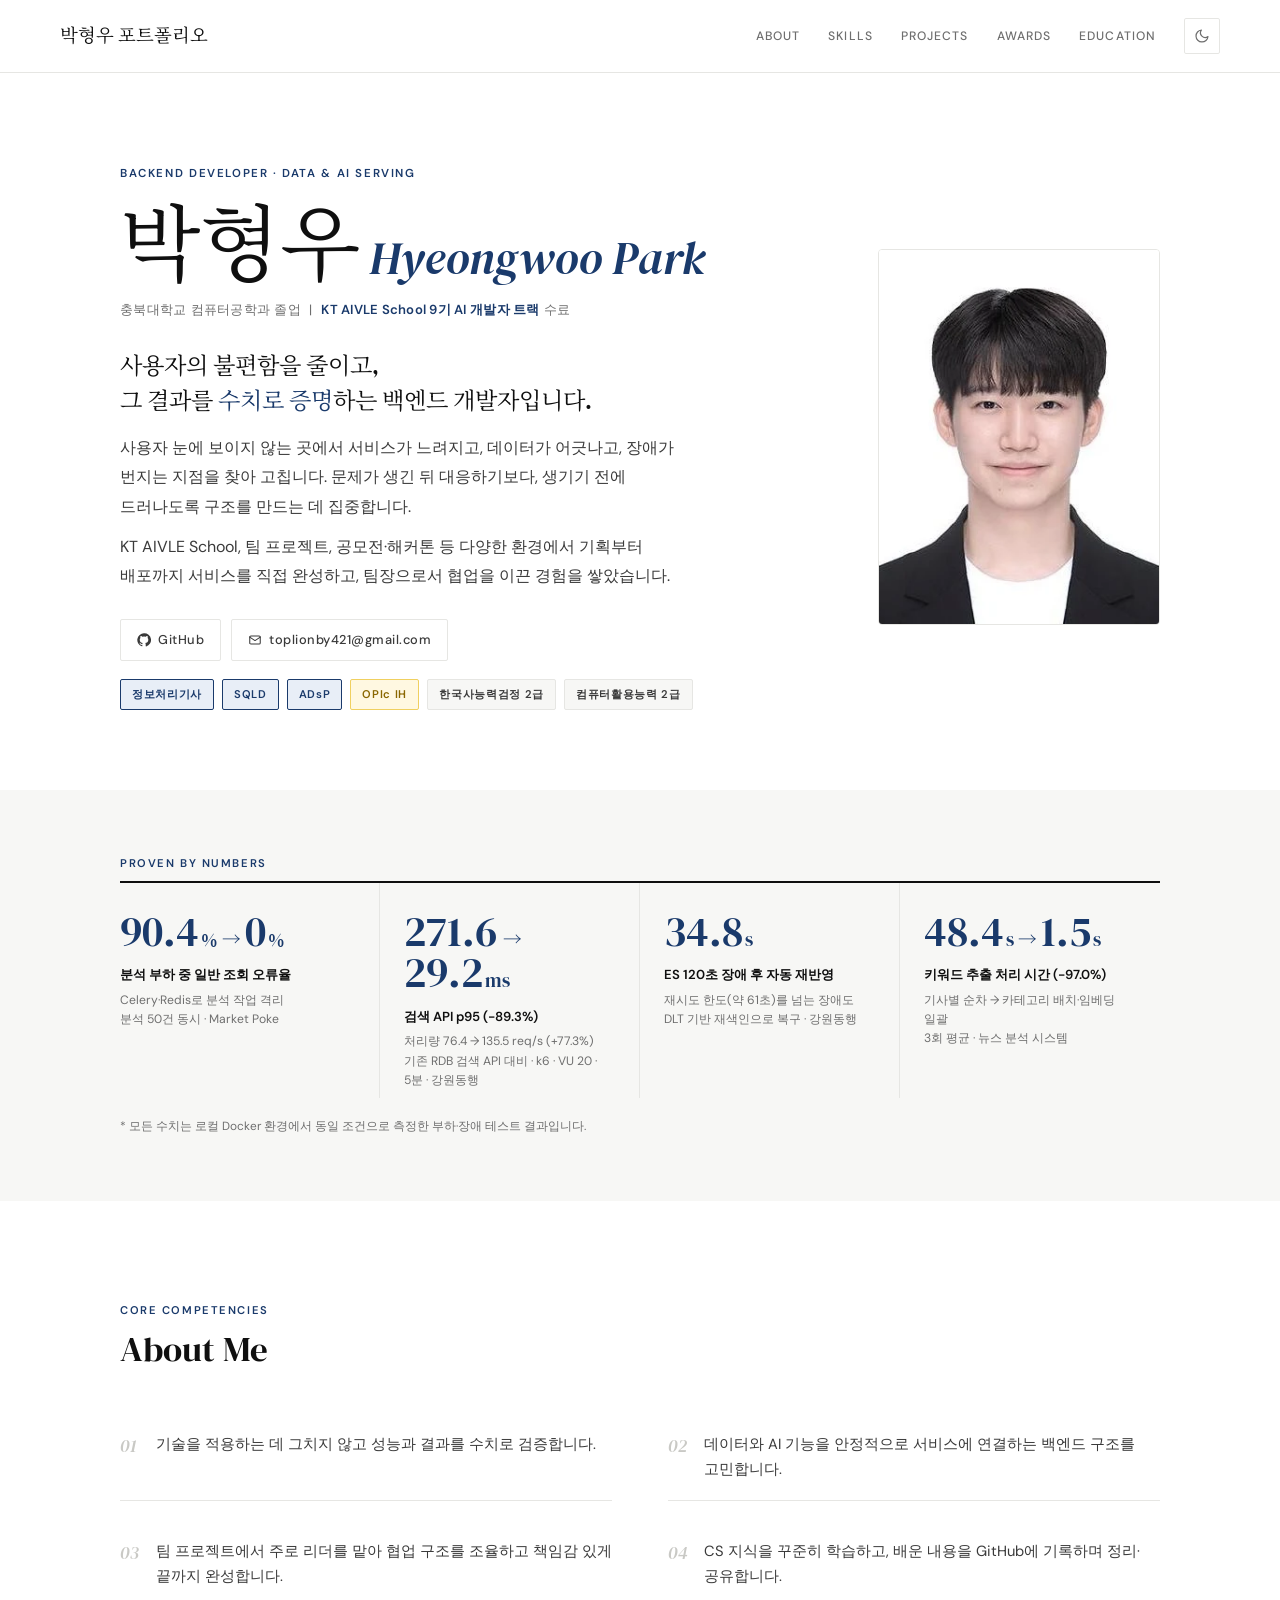
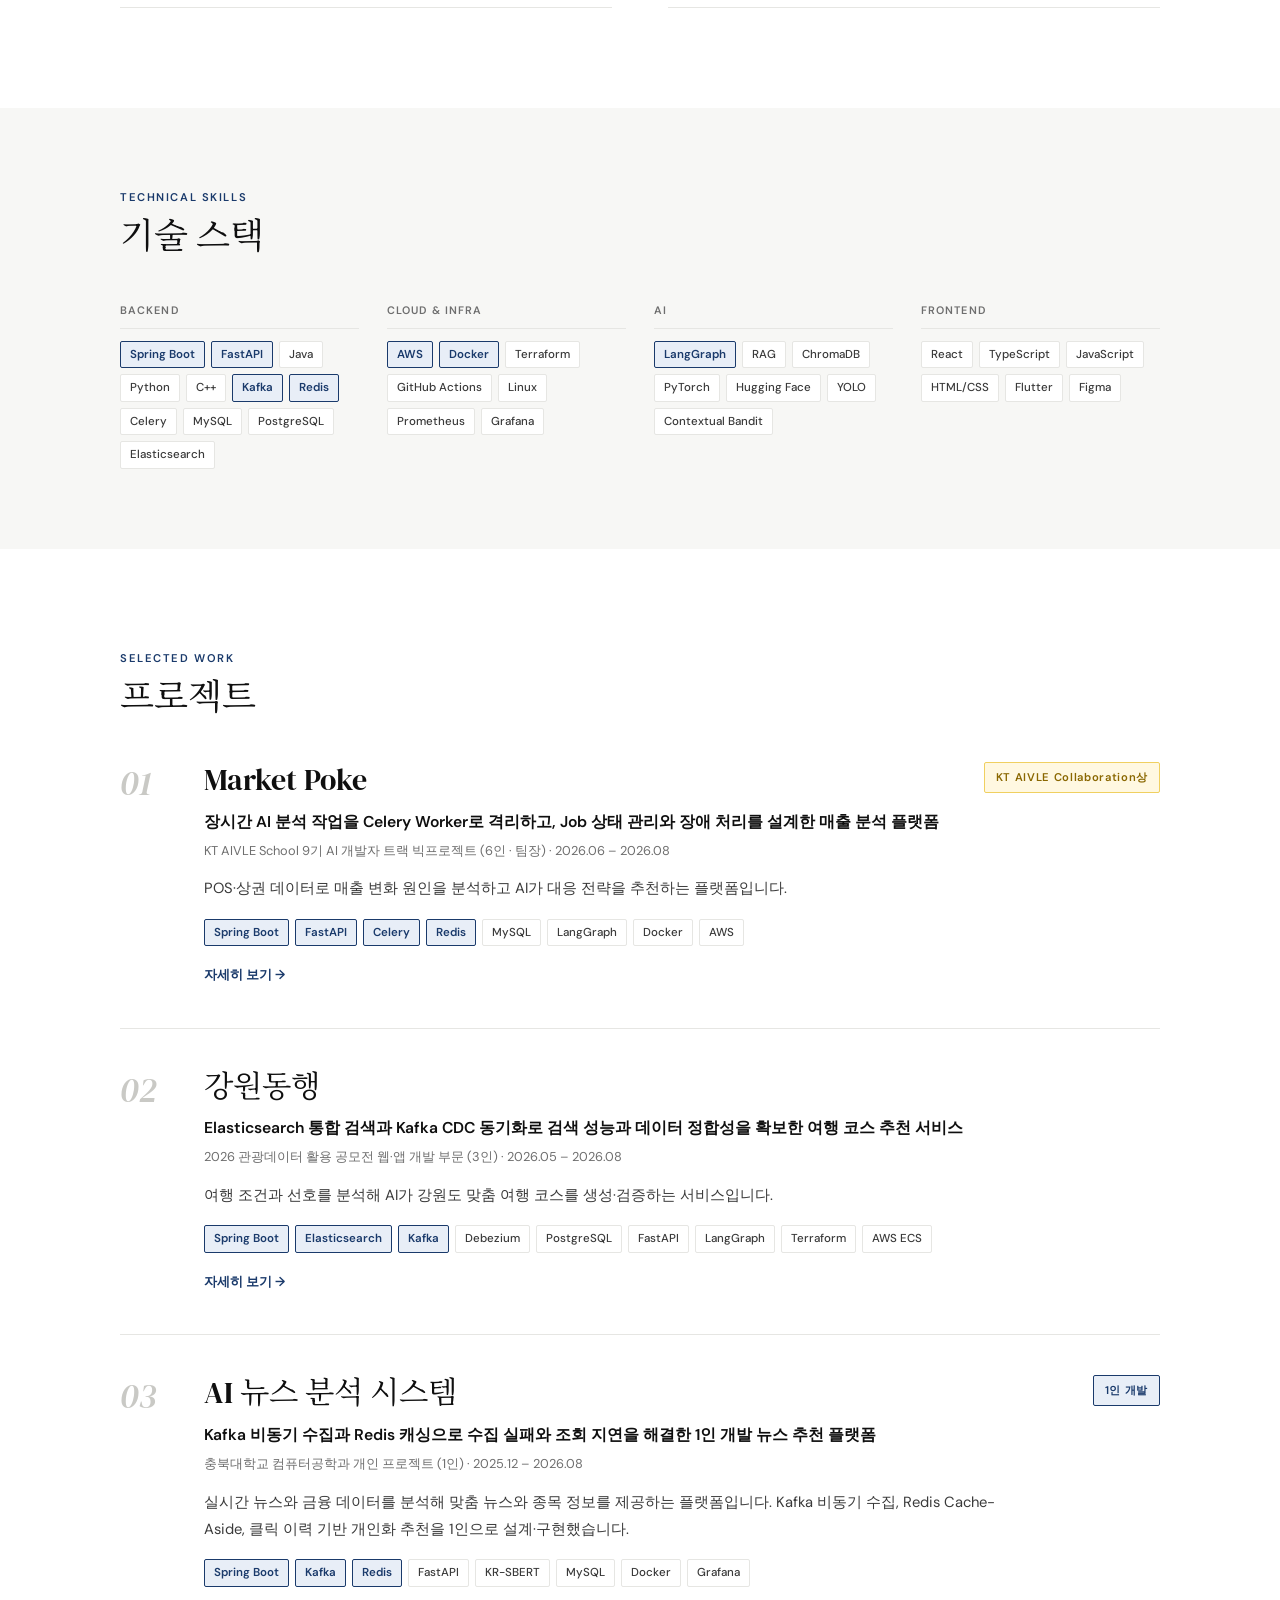
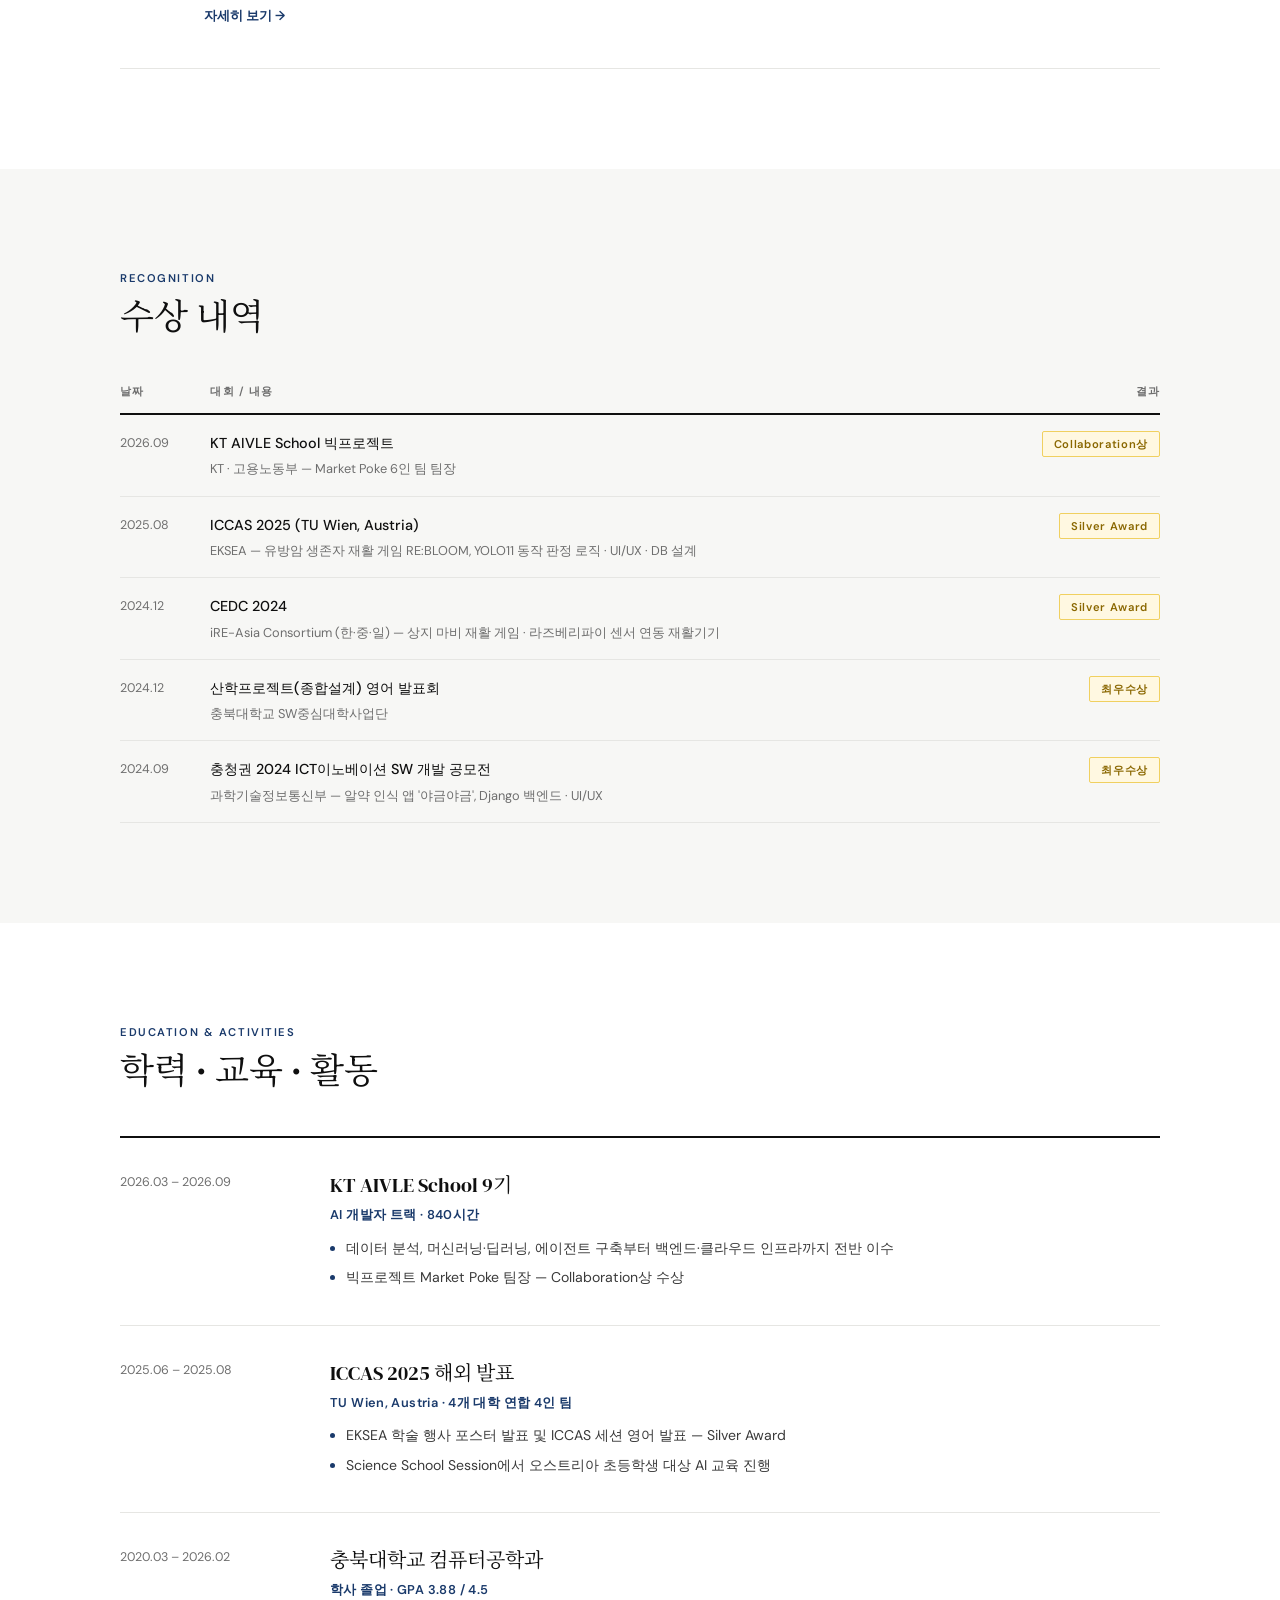
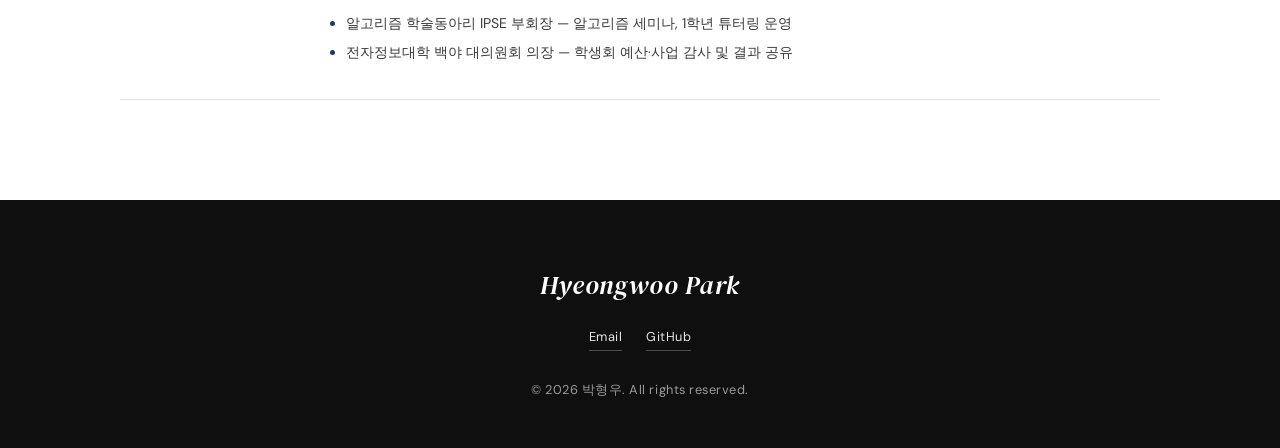
==== commit 64a203d7: "feat: update portfoilo" ====
--- a/index.html
+++ b/index.html
@@ -104,7 +104,7 @@
       <div class="metric">
         <div class="metric-num">271.6<small> → </small>29.2<small>ms</small></div>
         <div class="metric-label">검색 API p95 (-89.3%)</div>
-        <div class="metric-detail">처리량 76.4 → 135.5 req/s (+77.3%)<br>PostgreSQL LIKE 대비 · k6 · VU 20 · 5분 · 강원동행</div>
+        <div class="metric-detail">처리량 76.4 → 135.5 req/s (+77.3%)<br>기존 RDB 검색 API 대비 · k6 · VU 20 · 5분 · 강원동행</div>
       </div>
       <div class="metric">
         <div class="metric-num">34.8<small>s</small></div>
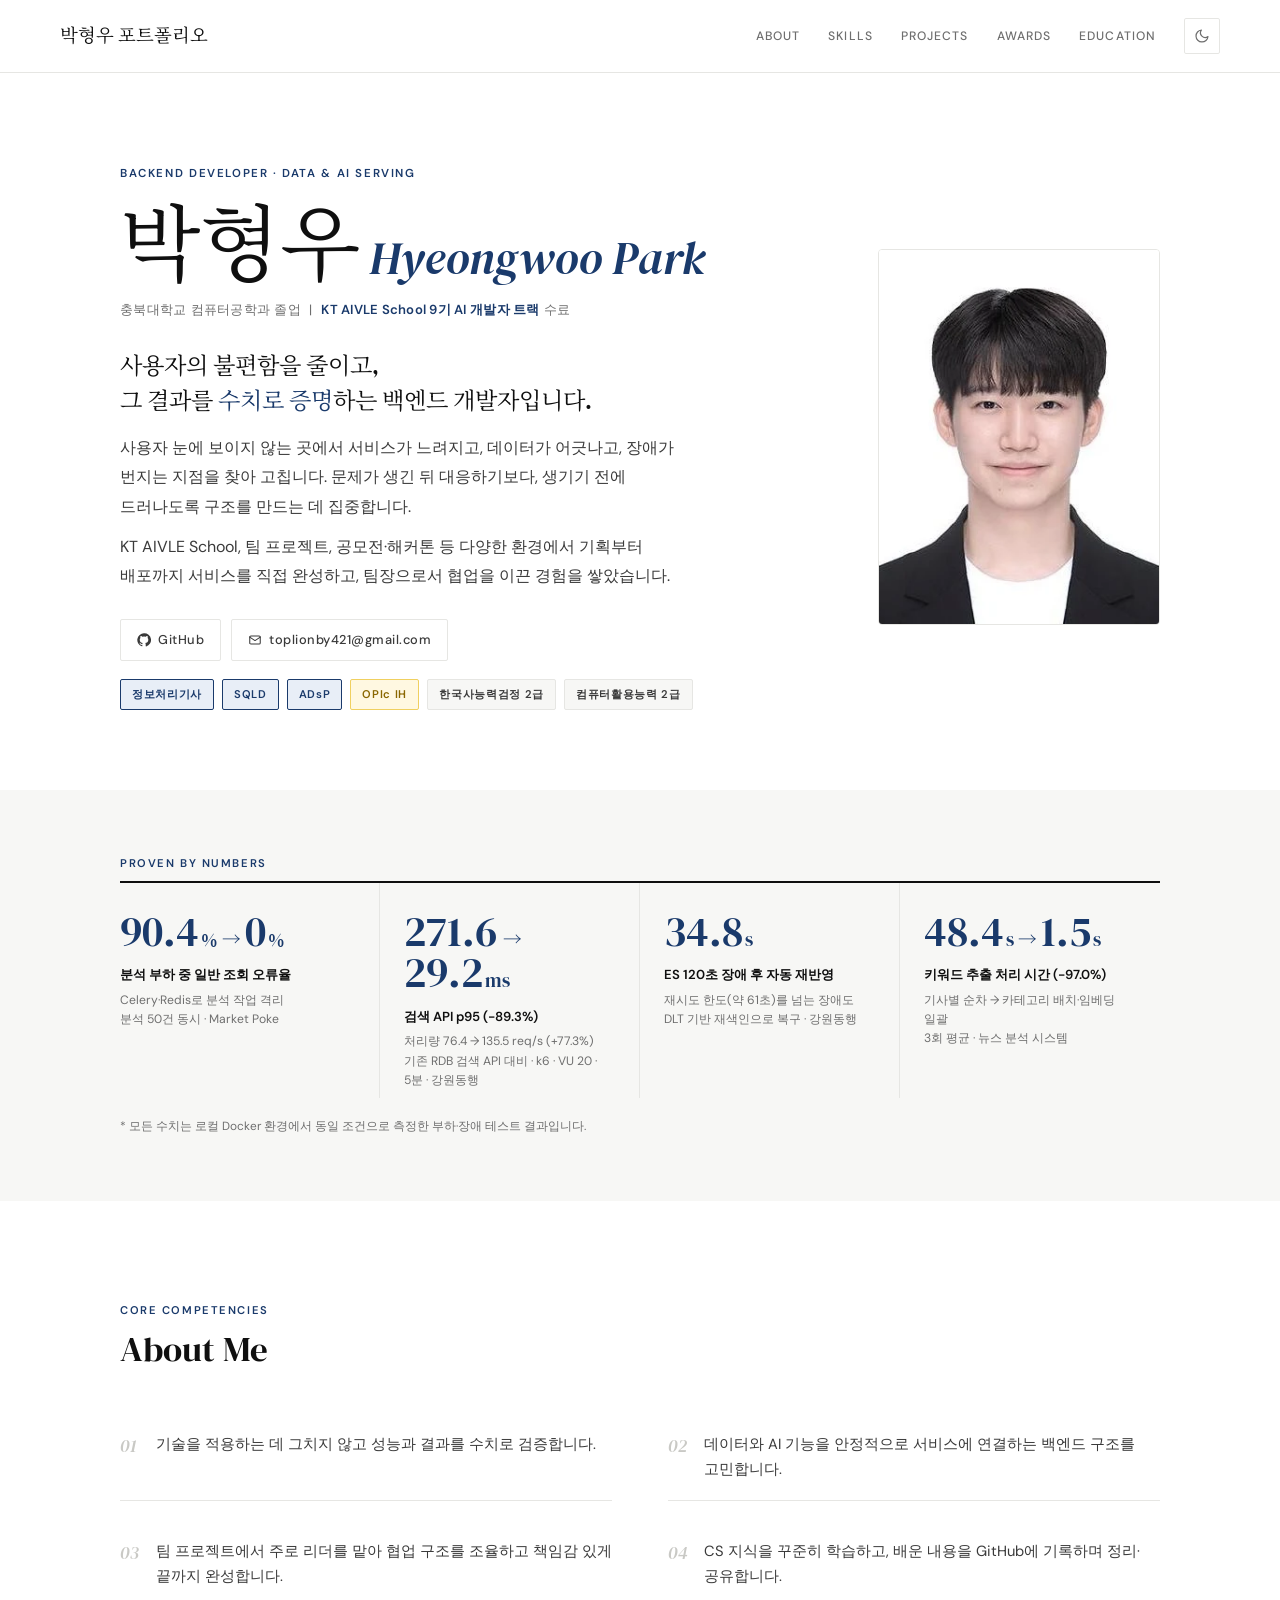
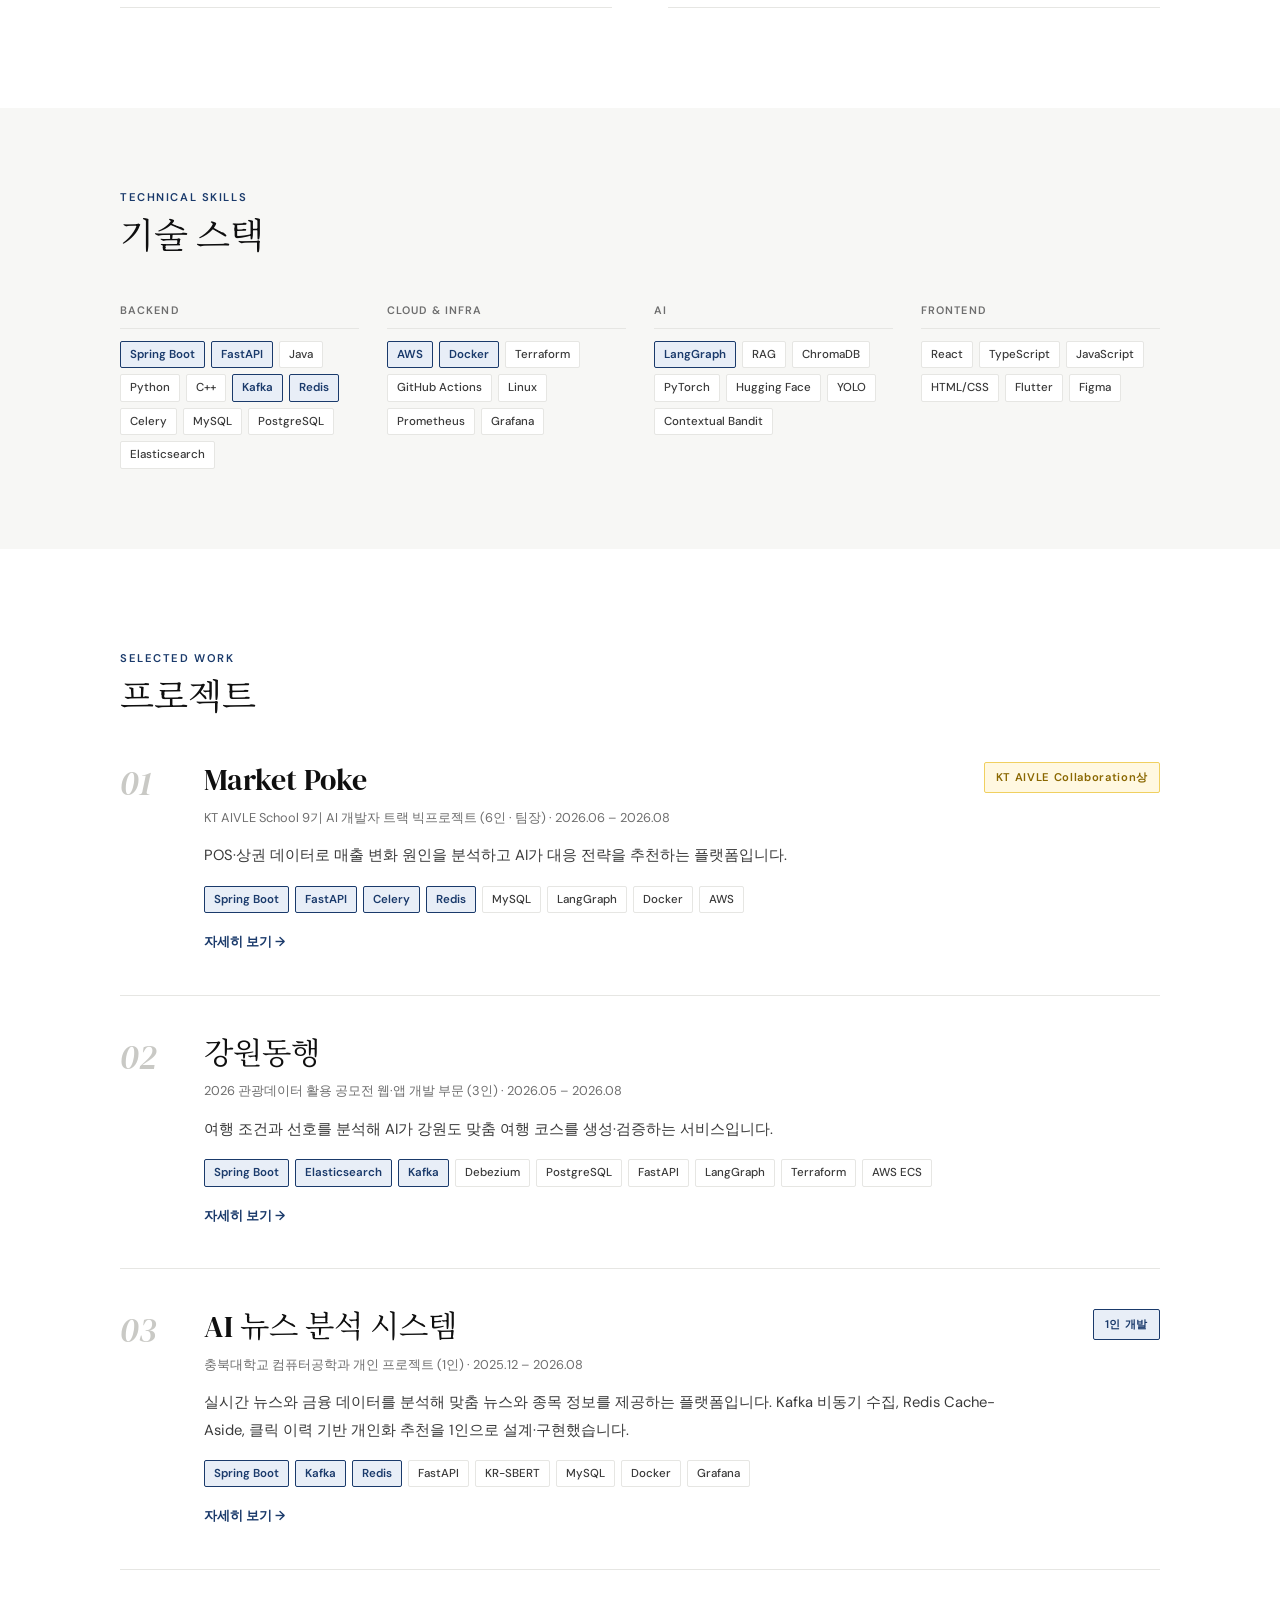
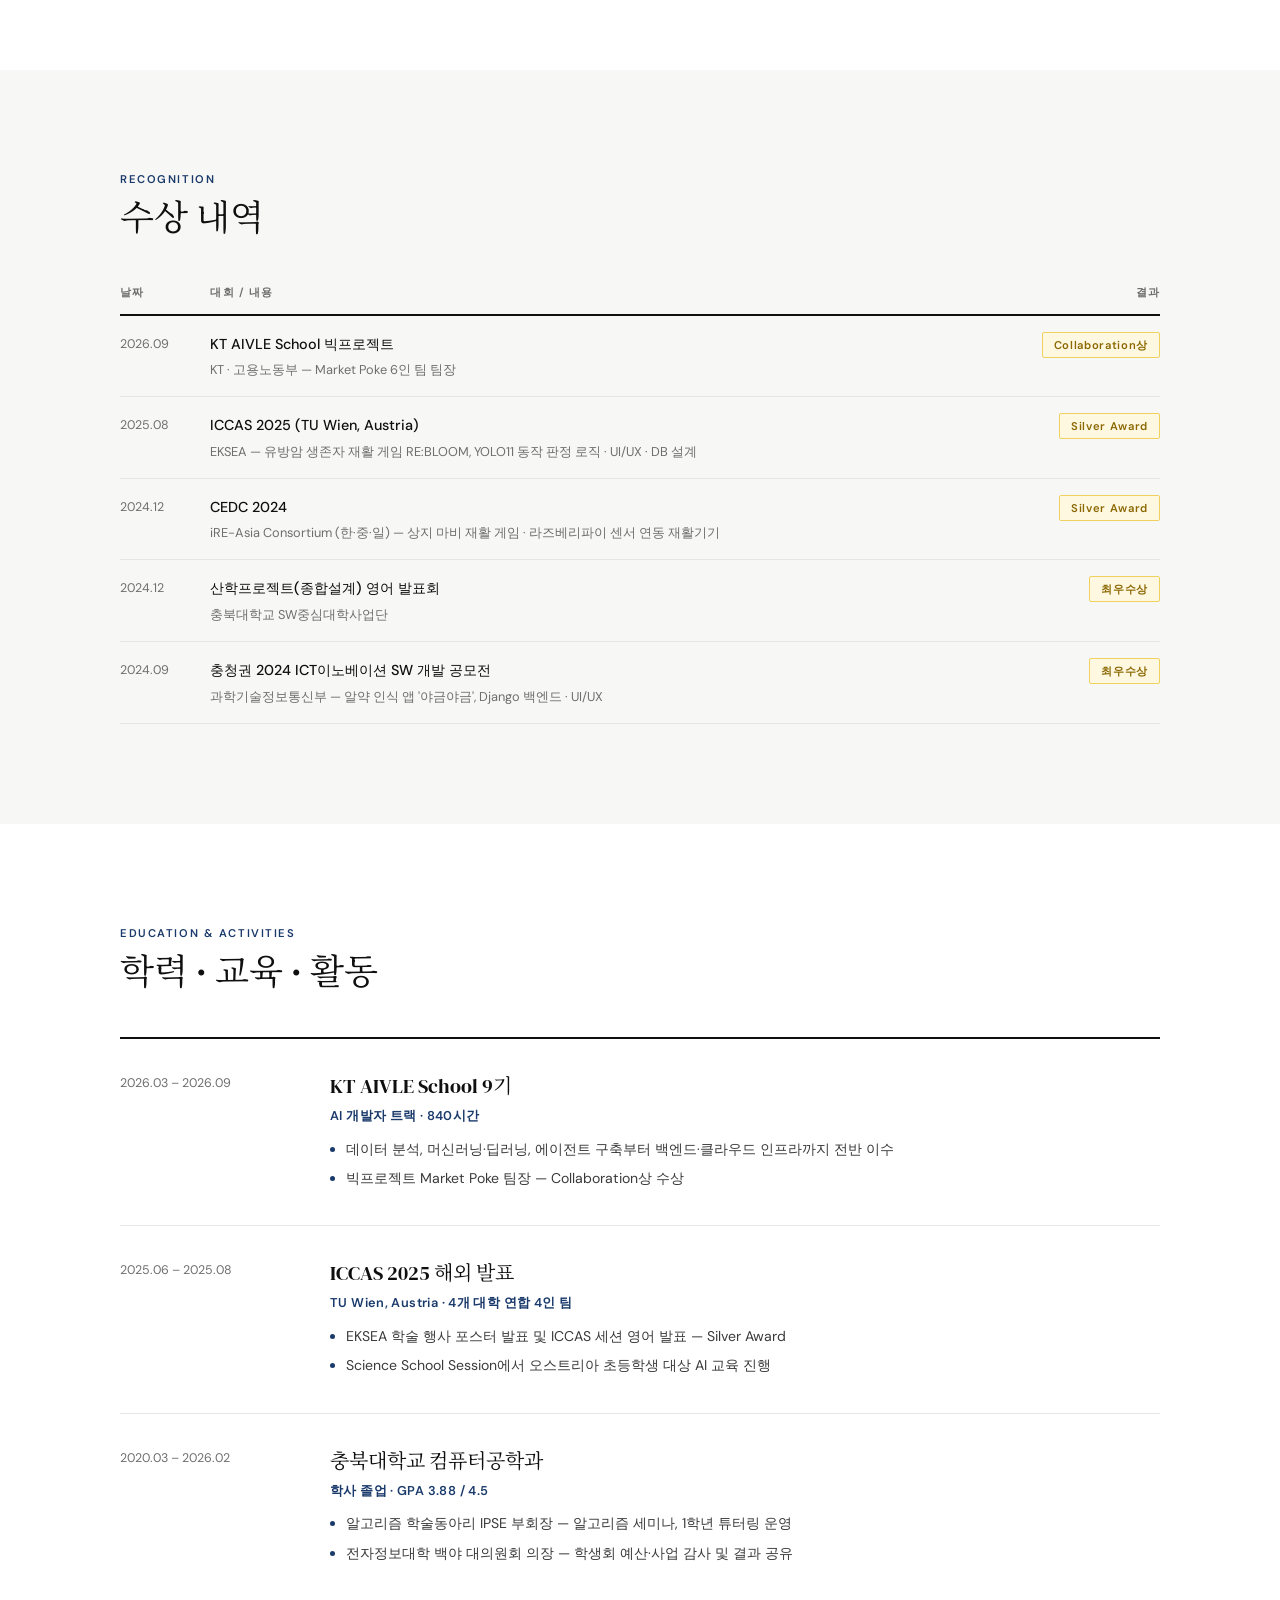
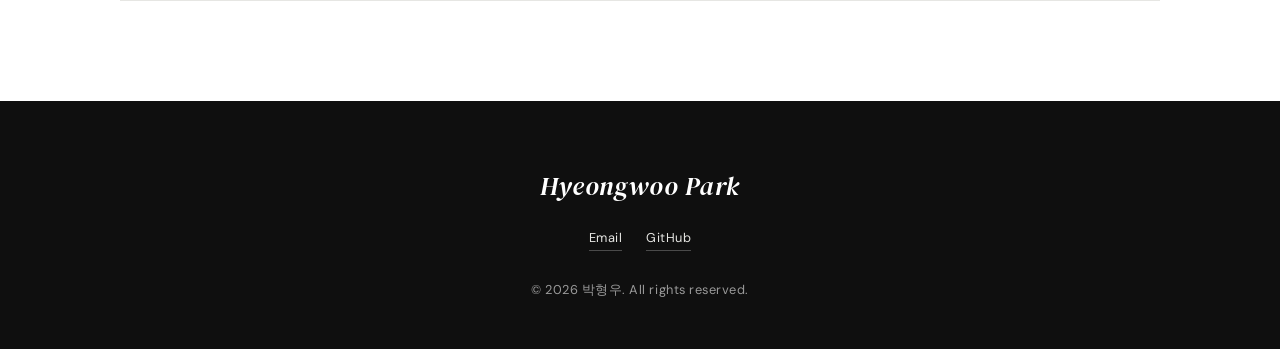
==== commit c84416fc: "feat: update portfoilo" ====
--- a/index.html
+++ b/index.html
@@ -180,7 +180,6 @@
         <h3 class="project-name"><a href="marketpoke.html">Market Poke</a></h3>
         <span class="badge gold">KT AIVLE Collaboration상</span>
       </div>
-      <p class="project-lead">장시간 AI 분석 작업을 Celery Worker로 격리하고, Job 상태 관리와 장애 처리를 설계한 매출 분석 플랫폼</p>
       <p class="project-period">KT AIVLE School 9기 AI 개발자 트랙 빅프로젝트 (6인 · 팀장) · 2026.06 – 2026.08</p>
       <p class="project-desc">POS·상권 데이터로 매출 변화 원인을 분석하고 AI가 대응 전략을 추천하는 플랫폼입니다.</p>
       <div class="project-stack tags compact">
@@ -198,7 +197,6 @@
         <h3 class="project-name"><a href="gangwon.html">강원동행</a></h3>
         
       </div>
-      <p class="project-lead">Elasticsearch 통합 검색과 Kafka CDC 동기화로 검색 성능과 데이터 정합성을 확보한 여행 코스 추천 서비스</p>
       <p class="project-period">2026 관광데이터 활용 공모전 웹·앱 개발 부문 (3인) · 2026.05 – 2026.08</p>
       <p class="project-desc">여행 조건과 선호를 분석해 AI가 강원도 맞춤 여행 코스를 생성·검증하는 서비스입니다.</p>
       <div class="project-stack tags compact">
@@ -216,7 +214,6 @@
         <h3 class="project-name"><a href="news.html">AI 뉴스 분석 시스템</a></h3>
         <span class="badge accent">1인 개발</span>
       </div>
-      <p class="project-lead">Kafka 비동기 수집과 Redis 캐싱으로 수집 실패와 조회 지연을 해결한 1인 개발 뉴스 추천 플랫폼</p>
       <p class="project-period">충북대학교 컴퓨터공학과 개인 프로젝트 (1인) · 2025.12 – 2026.08</p>
       <p class="project-desc">실시간 뉴스와 금융 데이터를 분석해 맞춤 뉴스와 종목 정보를 제공하는 플랫폼입니다. Kafka 비동기 수집, Redis Cache-Aside, 클릭 이력 기반 개인화 추천을 1인으로 설계·구현했습니다.</p>
       <div class="project-stack tags compact">
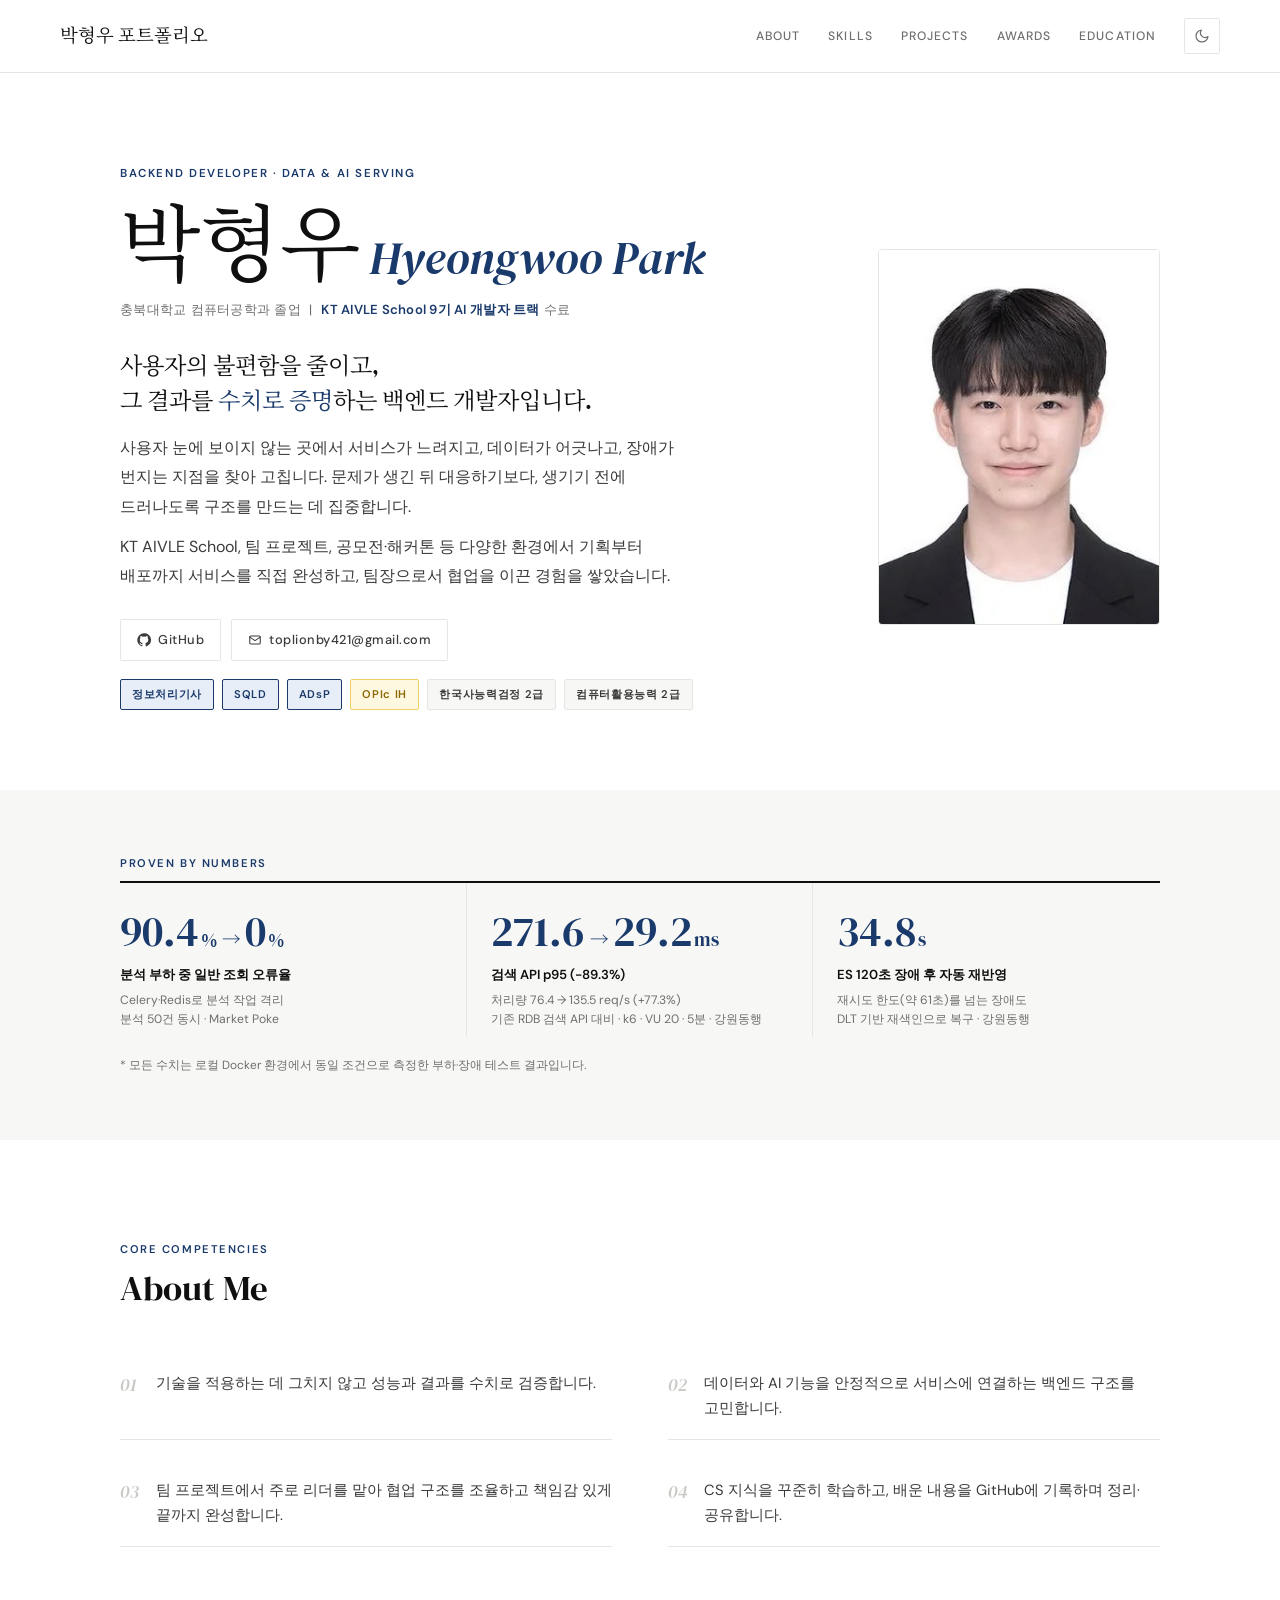
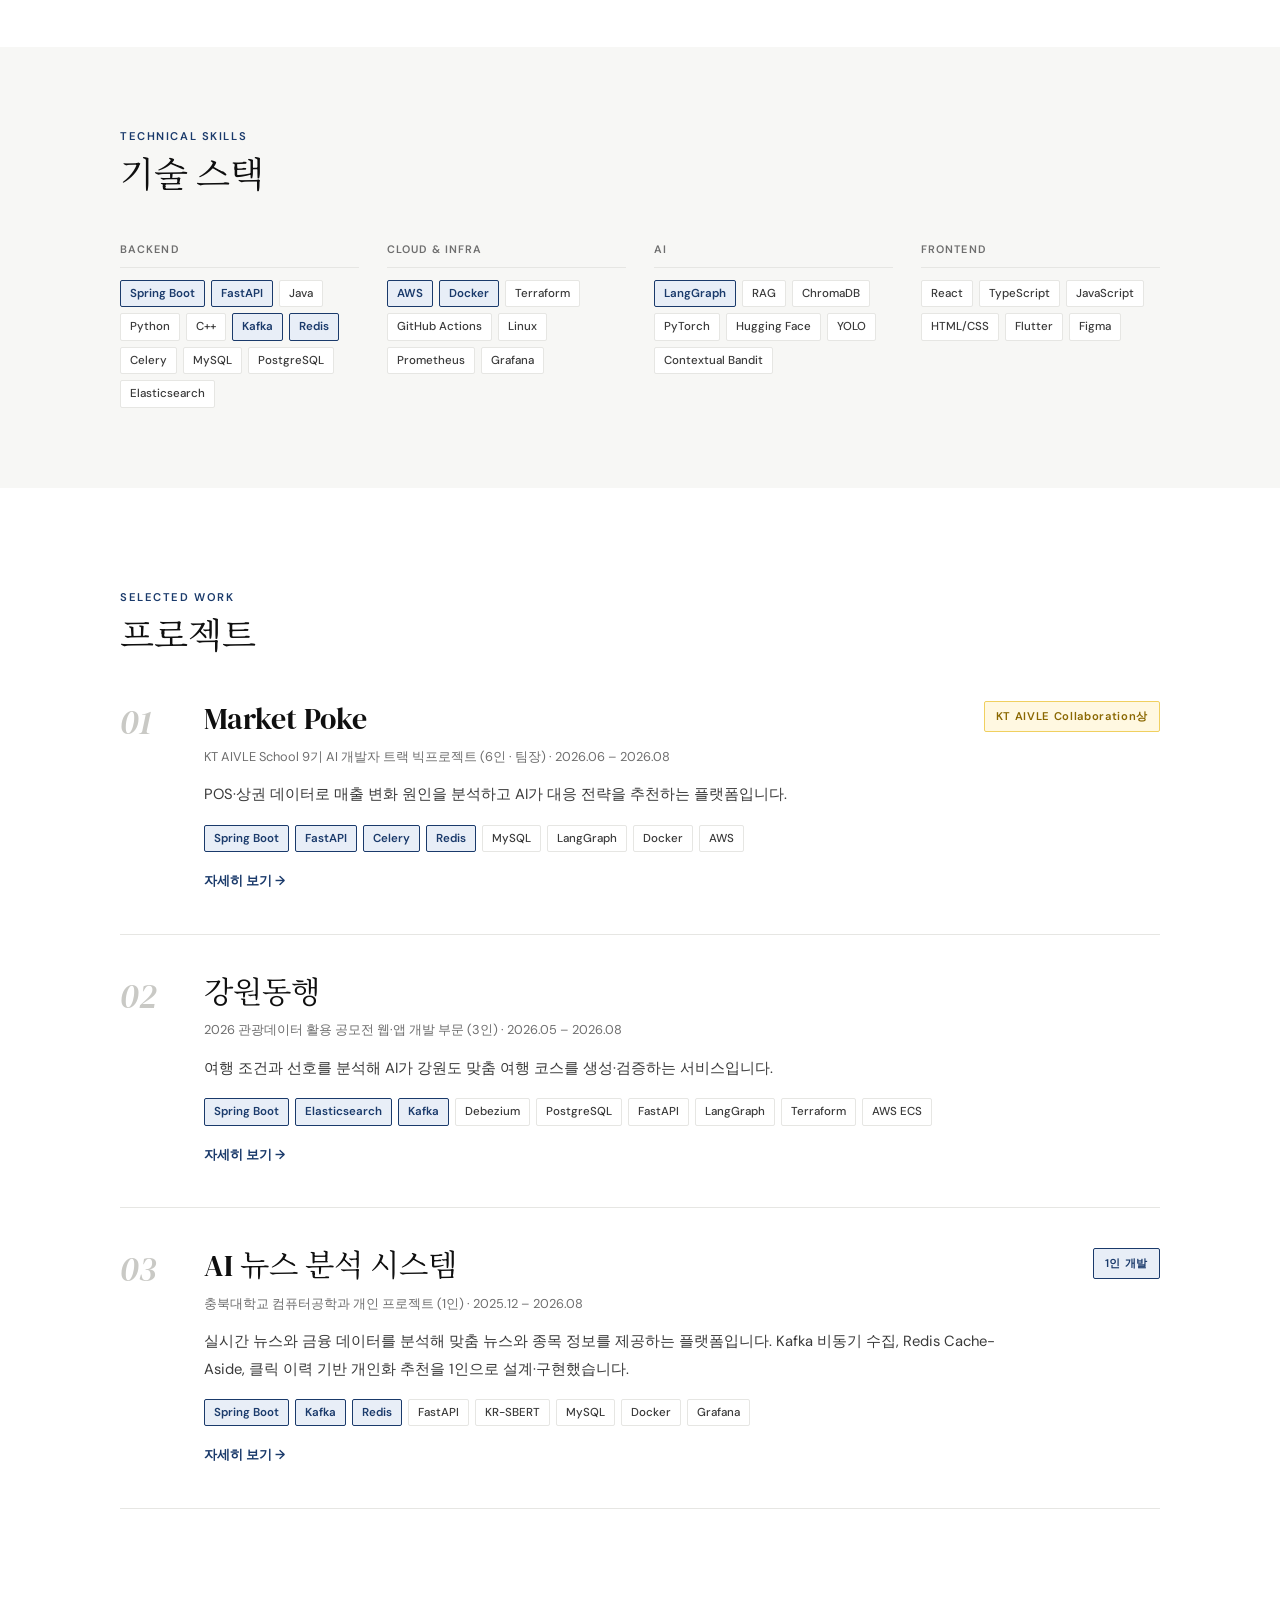
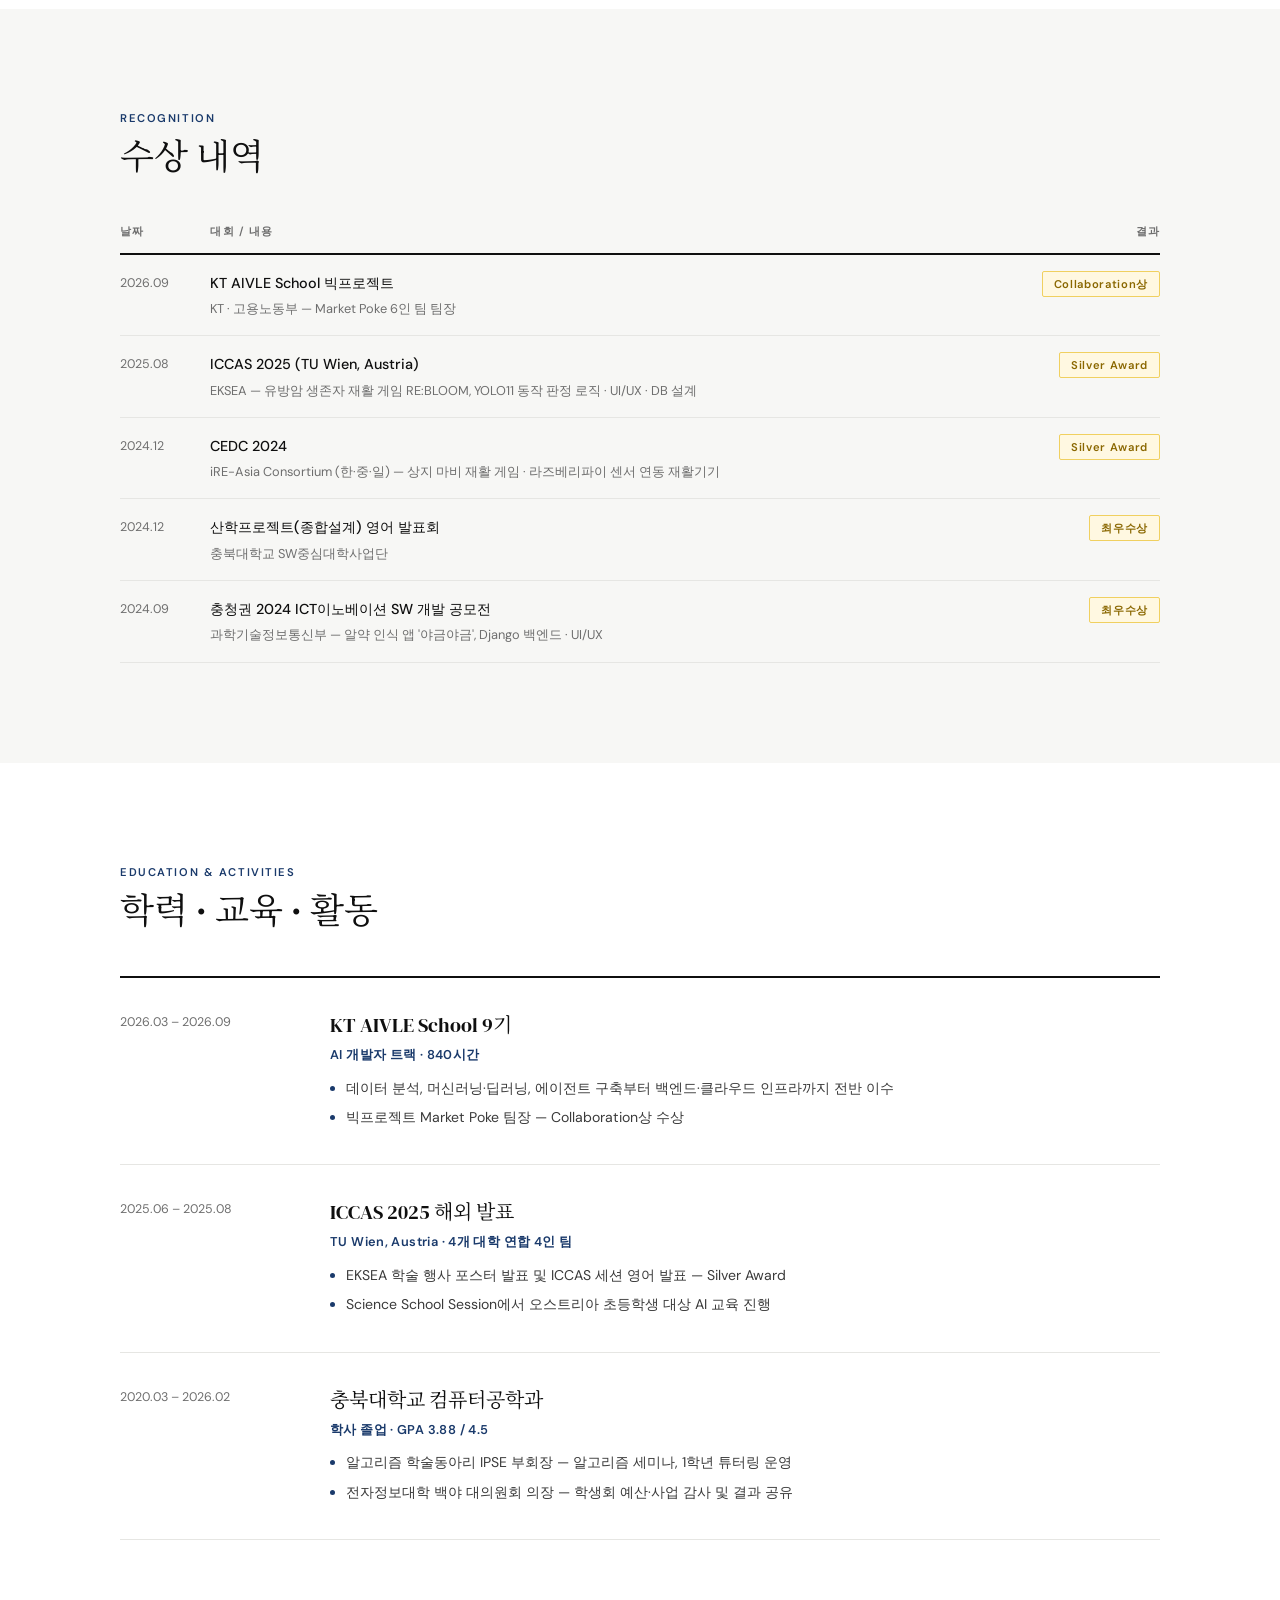
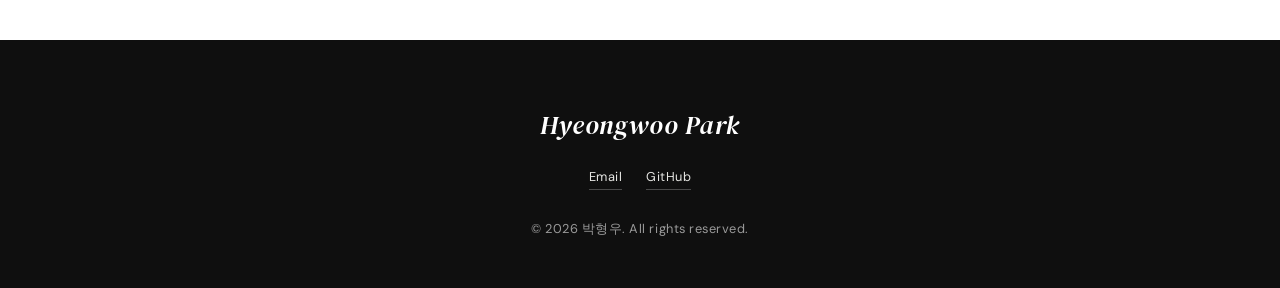
==== commit c2f81558: "feat: update portfoilo" ====
--- a/index.html
+++ b/index.html
@@ -20,7 +20,7 @@
   <link rel="preconnect" href="https://fonts.googleapis.com">
   <link rel="preconnect" href="https://fonts.gstatic.com" crossorigin>
   <link href="https://fonts.googleapis.com/css2?family=DM+Serif+Display:ital@0;1&family=DM+Sans:opsz,wght@9..40,400;9..40,500;9..40,600&family=Noto+Serif+KR:wght@400;600&display=swap" rel="stylesheet">
-  <link rel="stylesheet" href="css/style.css?v=7">
+  <link rel="stylesheet" href="css/style.css?v=8">
 </head>
 <body>
 
@@ -111,11 +111,6 @@
         <div class="metric-label">ES 120초 장애 후 자동 재반영</div>
         <div class="metric-detail">재시도 한도(약 61초)를 넘는 장애도<br>DLT 기반 재색인으로 복구 · 강원동행</div>
       </div>
-      <div class="metric">
-        <div class="metric-num">48.4<small>s → </small>1.5<small>s</small></div>
-        <div class="metric-label">키워드 추출 처리 시간 (-97.0%)</div>
-        <div class="metric-detail">기사별 순차 → 카테고리 배치·임베딩 일괄<br>3회 평균 · 뉴스 분석 시스템</div>
-      </div>
     </div>
     <p style="font-size:.74rem;color:var(--gray-mid);margin-top:18px">* 모든 수치는 로컬 Docker 환경에서 동일 조건으로 측정한 부하·장애 테스트 결과입니다.</p>
   </div>
--- a/css/style.css
+++ b/css/style.css
@@ -146,7 +146,7 @@
 .tags { display: flex; flex-wrap: wrap; gap: 6px; }
 
 /* ---------- METRICS ---------- */
-.metrics { display: grid; grid-template-columns: repeat(4, 1fr); border-top: 2px solid var(--black); }
+.metrics { display: grid; grid-template-columns: repeat(3, 1fr); border-top: 2px solid var(--black); }
 .metric { padding: 28px 24px 8px 0; border-right: 1px solid var(--gray-line); padding-left: 24px; }
 .metric:first-child { padding-left: 0; }
 .metric:last-child { border-right: none; }
@@ -313,6 +313,18 @@
 .pager a small { font-family: var(--font-body); font-size: .72rem; letter-spacing: .08em; color: var(--gray-mid); }
 .pager a:hover { border-color: var(--accent); color: var(--accent); background: var(--accent-light); }
 .pager .next { text-align: right; align-items: flex-end; }
+/* ---------- 담당 기능 블록 ---------- */
+.role-head { margin-top: 56px; }
+.d-section-title + .role-head { margin-top: 0; }
+.role-num { font-size: .68rem; font-weight: 600; letter-spacing: .14em; color: var(--accent); }
+.role-head .subhead { margin: 4px 0 10px; }
+.role-desc { font-size: .93rem; color: var(--gray-dark); line-height: 1.85; margin-bottom: 14px; }
+.svc-flow { display: flex; flex-wrap: wrap; align-items: center; gap: 8px 6px; padding: 14px 16px; background: var(--accent-light); border-radius: 4px; margin-bottom: 24px; }
+.svc-flow span { font-size: .78rem; font-weight: 500; padding: 5px 10px; background: var(--white); color: var(--gray-dark); border: 1px solid var(--gray-line); border-radius: 2px; white-space: nowrap; }
+.svc-flow .arr { font-weight: 400; color: var(--accent); font-size: .8rem; }
+.contrib-label { font-size: .72rem; font-weight: 600; letter-spacing: .06em; color: var(--gray-mid); padding-top: 14px; border-top: 1px solid var(--gray-line); margin-bottom: 10px; }
+.contrib-label span { margin-left: 10px; color: var(--black); letter-spacing: 0; }
+
 @media (max-width: 768px) {
   .detail-section { padding: 52px 24px; }
   .d-hero { padding-top: 108px; padding-bottom: 40px; }
